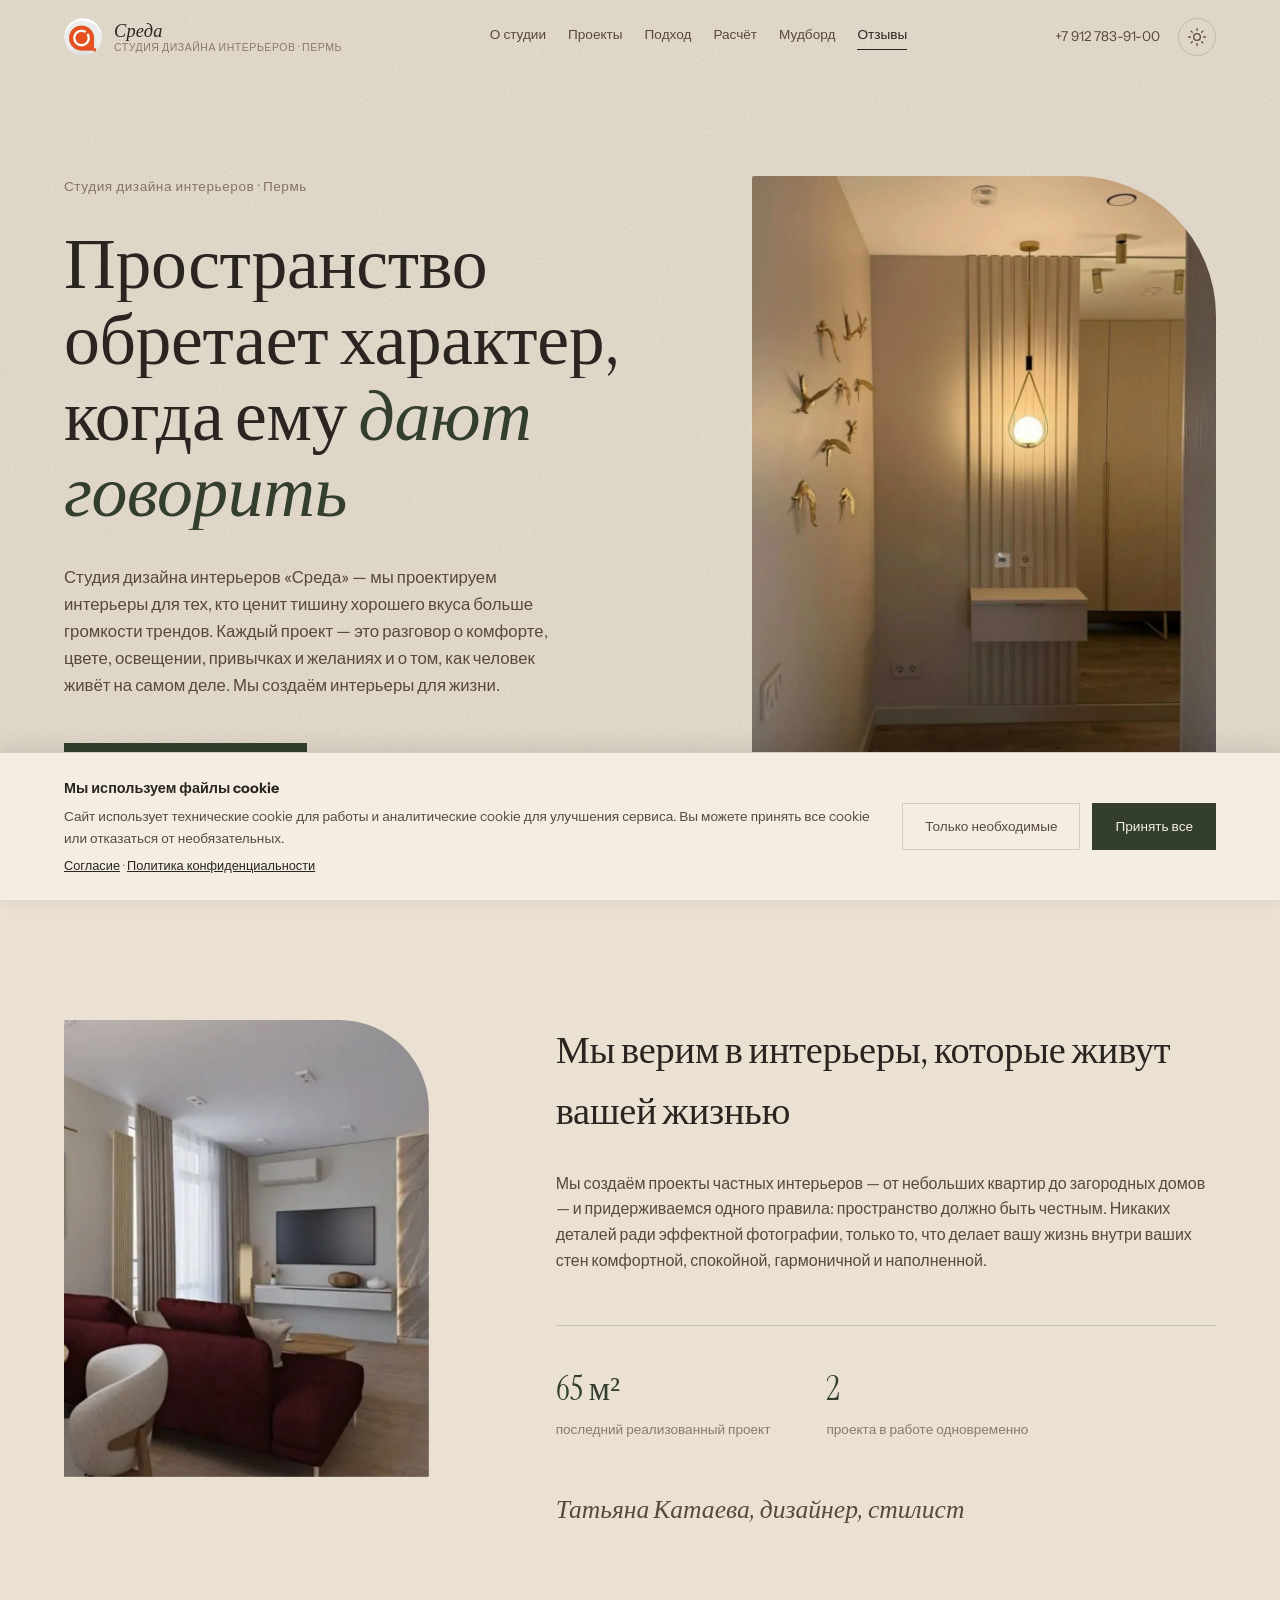
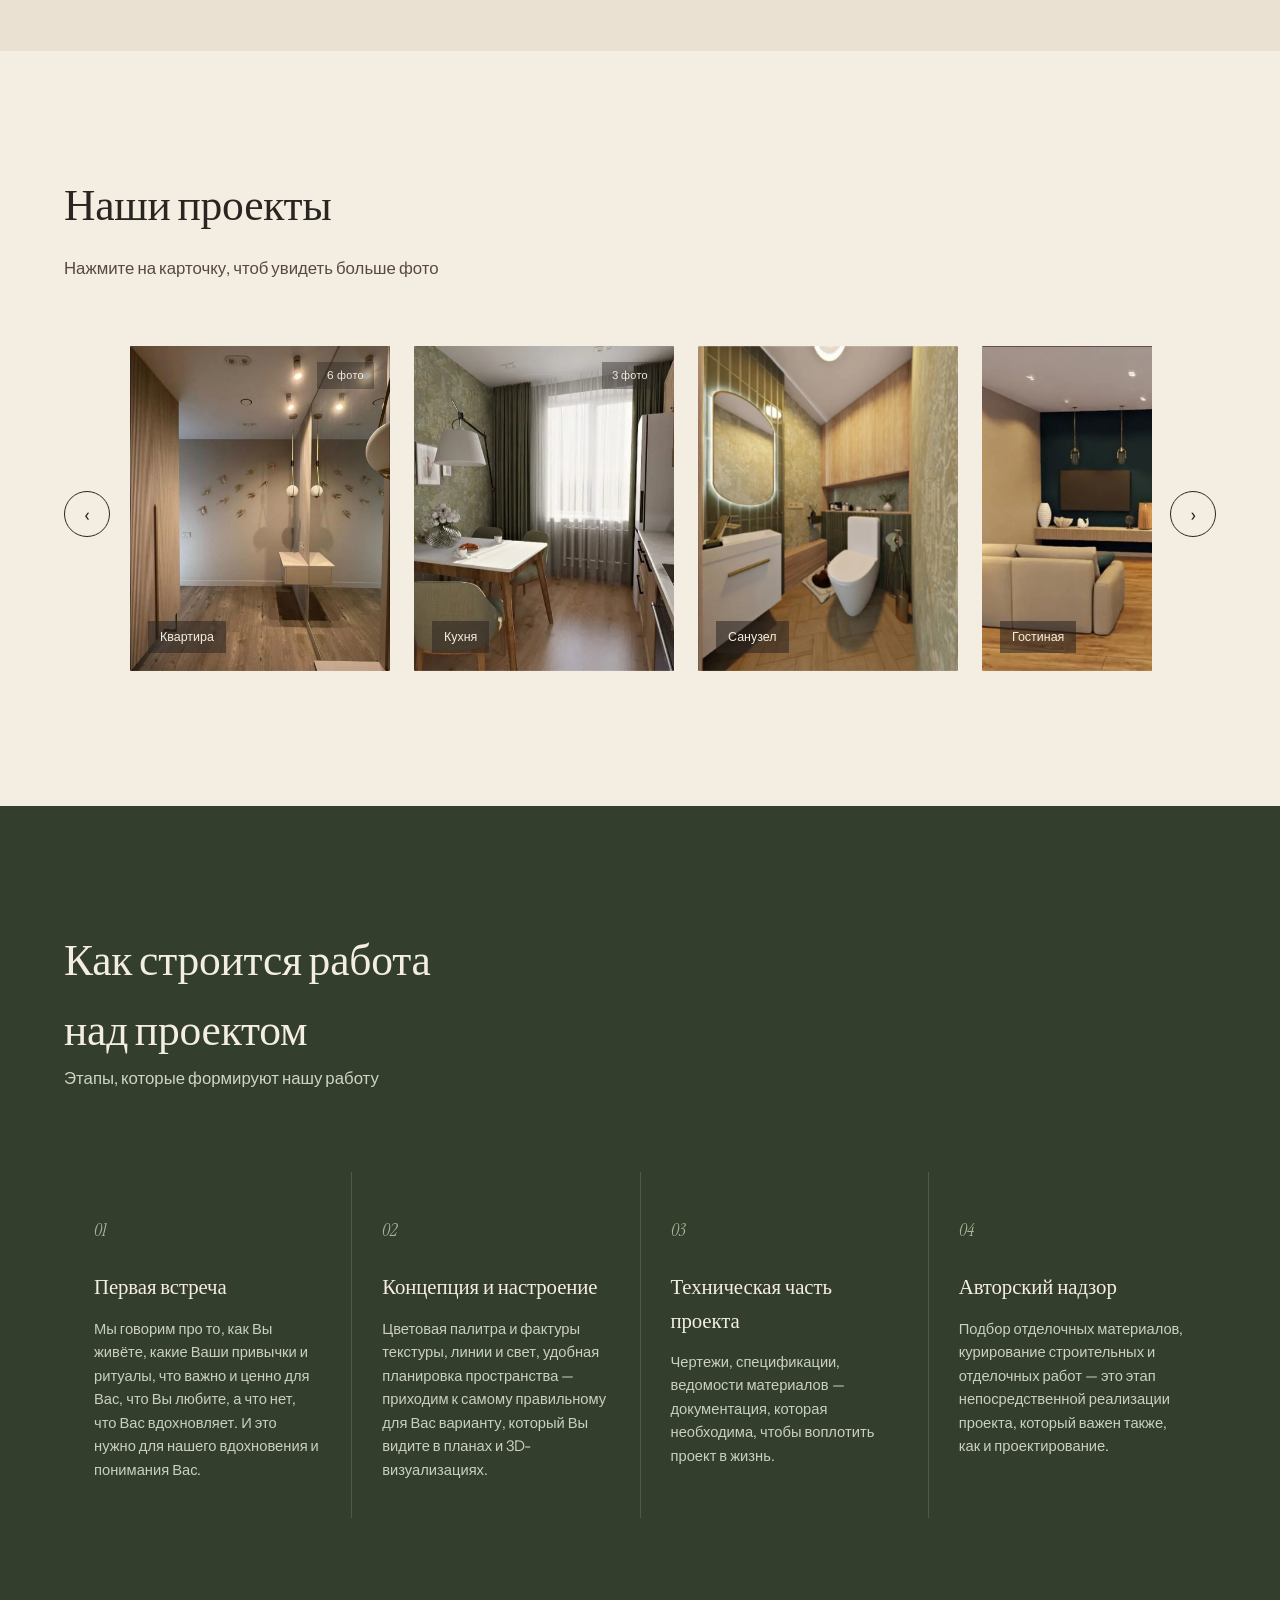
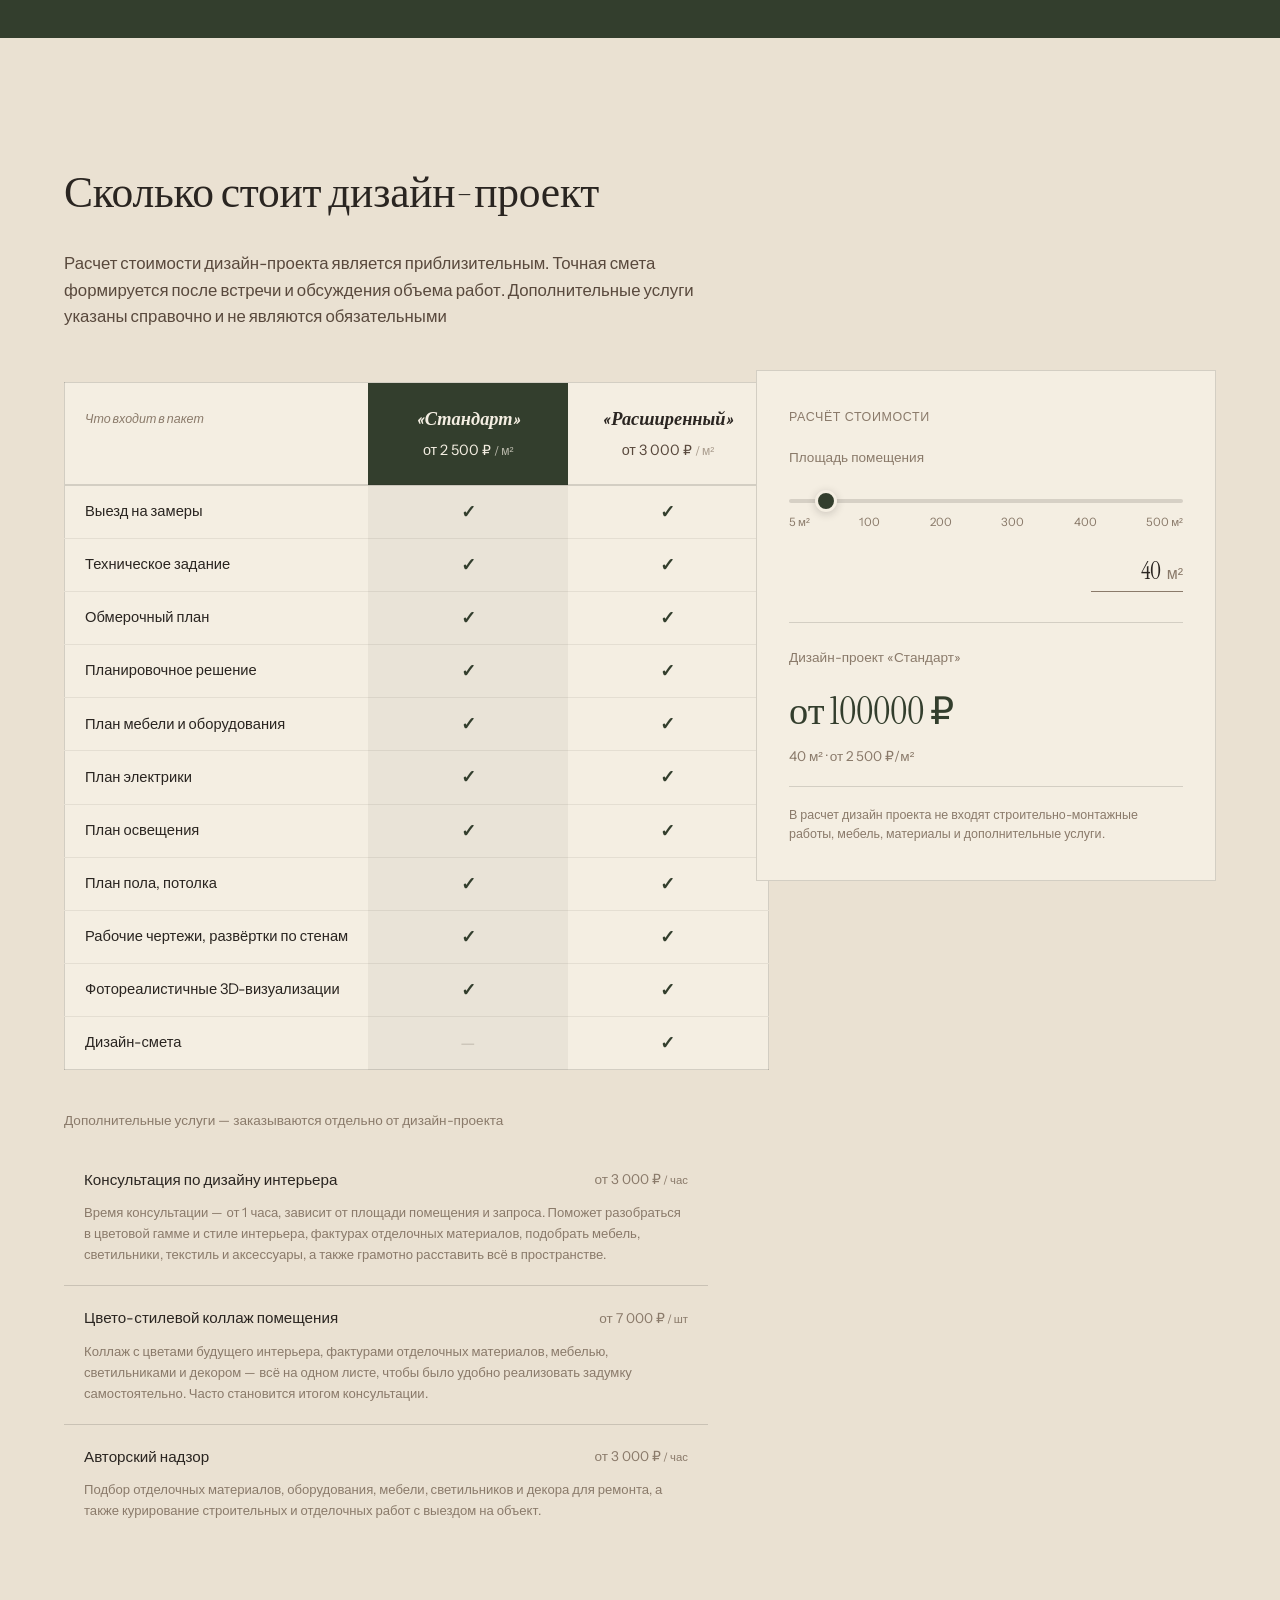
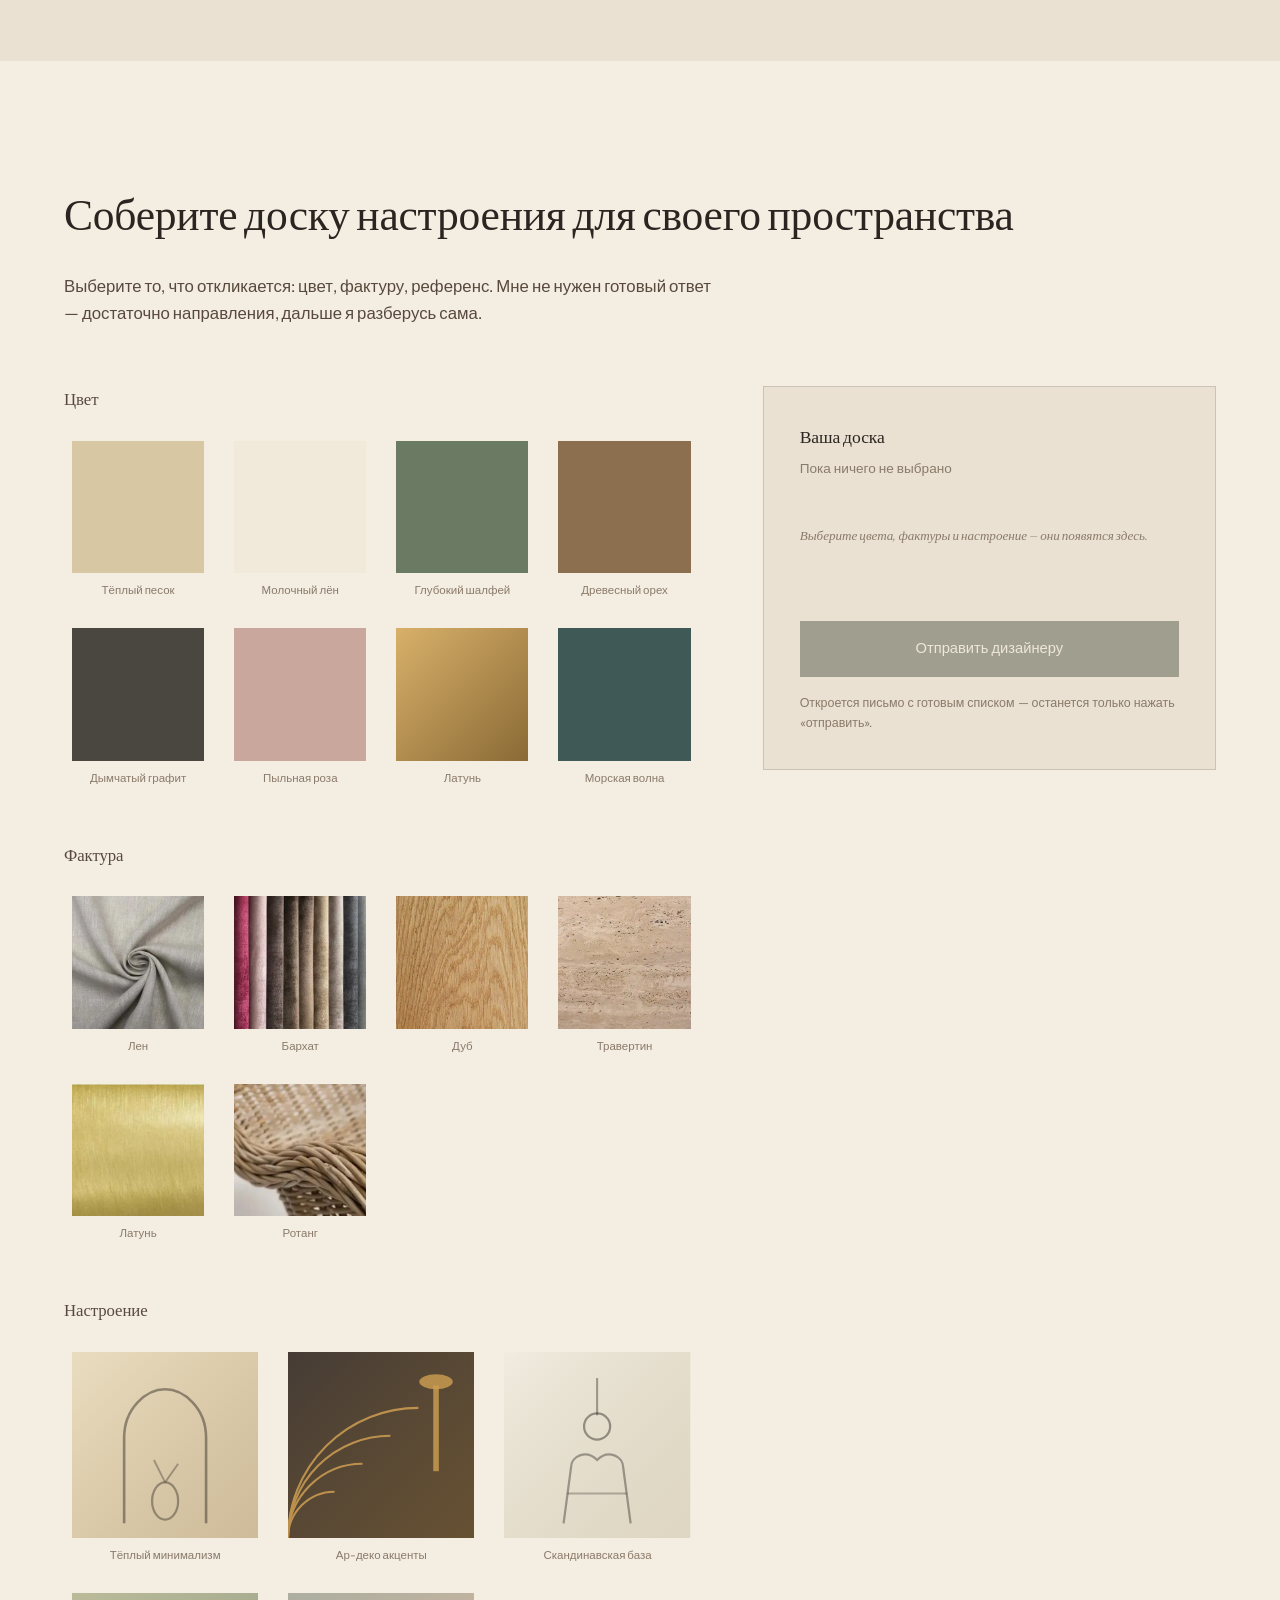
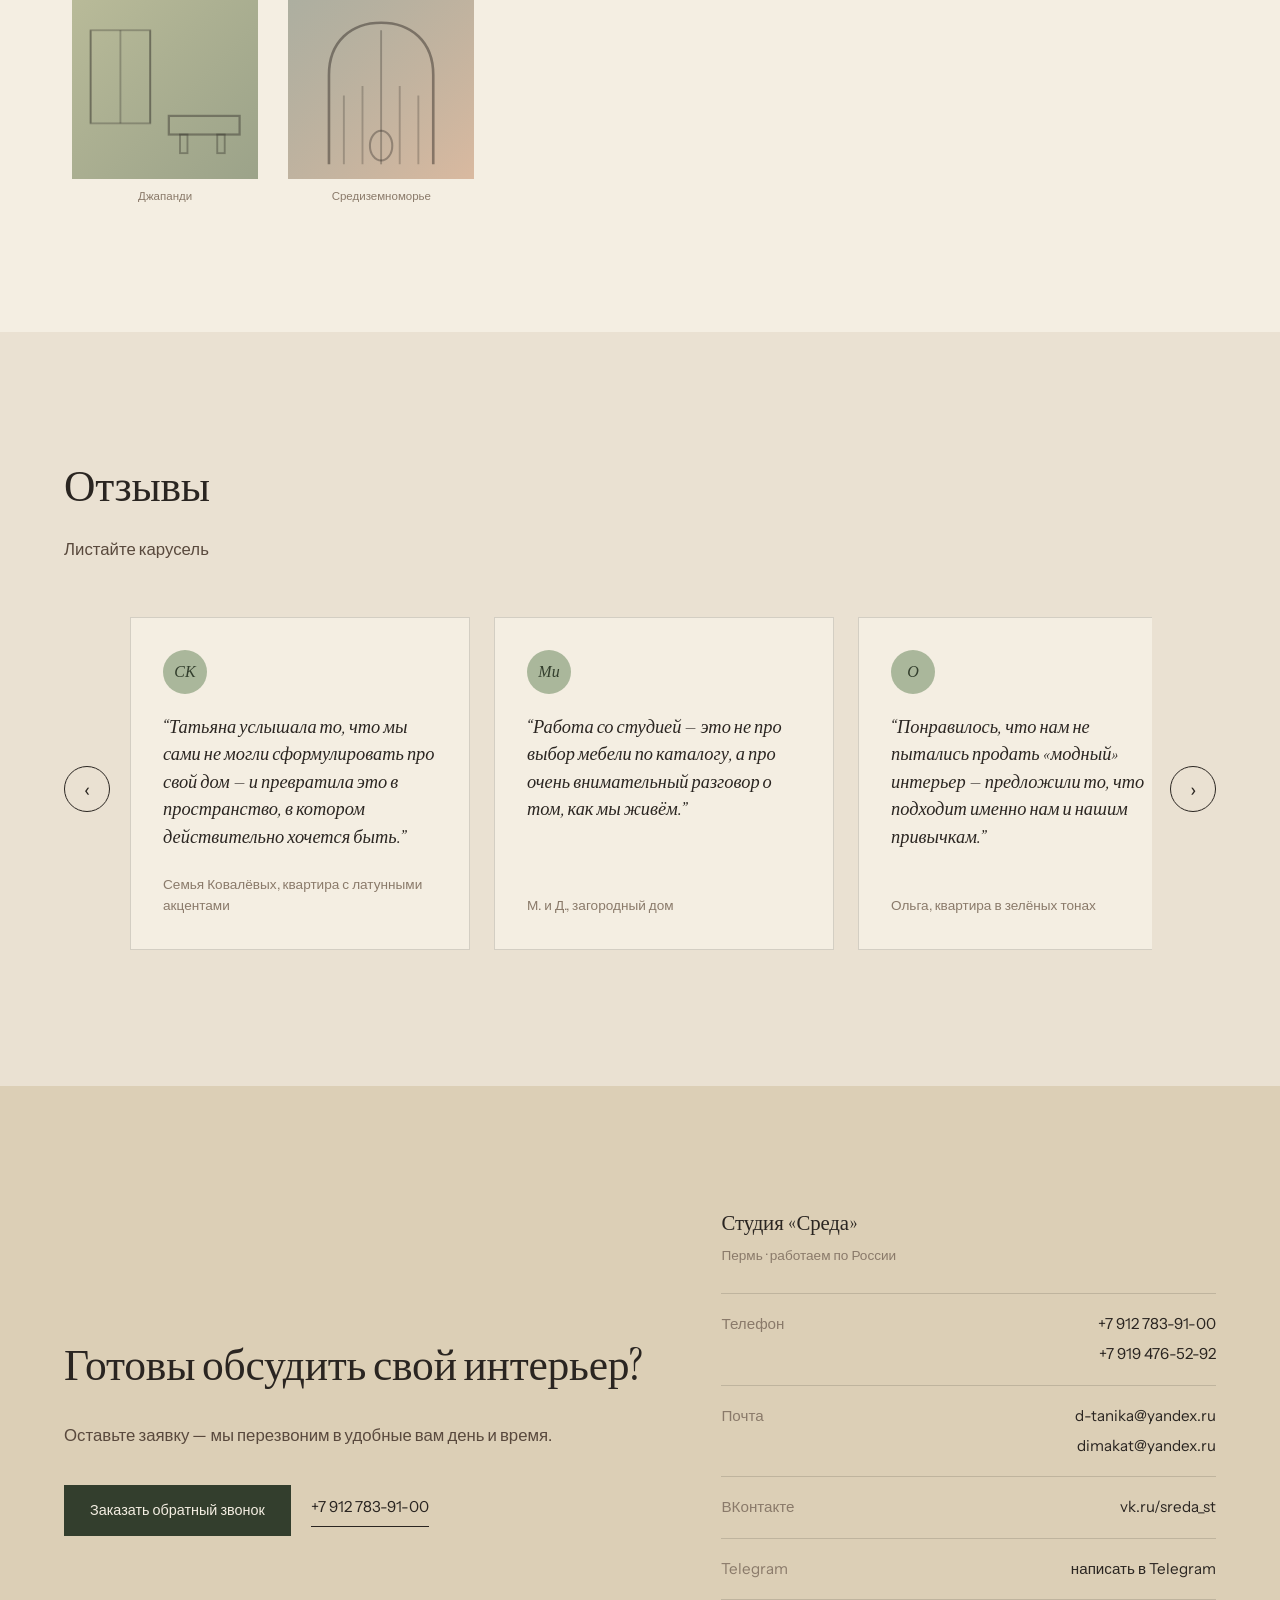
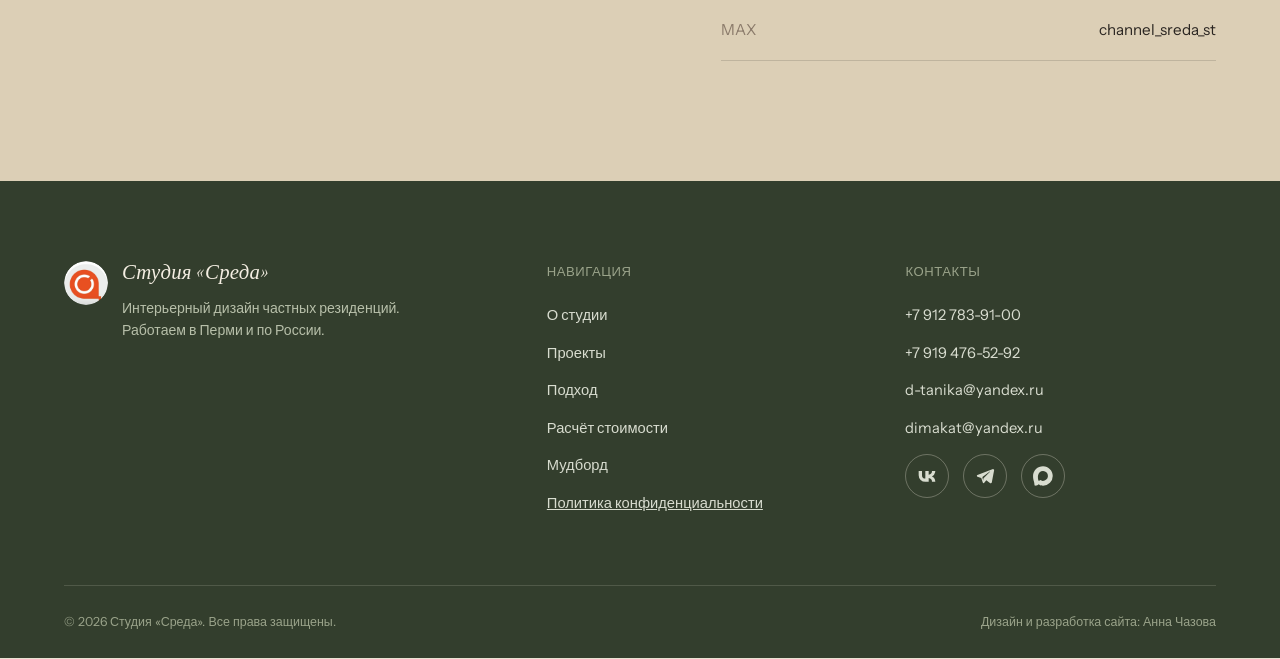
==== index.html @ a9c42871 "Hero на мобильном: компактный текст, возвращено фото" ====
<!DOCTYPE html>
<!--
  ===================================================
  Сайт разработан: Анна Чазова
  Telegram: https://t.me/+79048416140
  Год: 2026
  ===================================================
-->
<html lang="ru">
<head>
<meta charset="UTF-8">
<meta name="viewport" content="width=device-width, initial-scale=1.0, viewport-fit=cover">
<title>Студия дизайна интерьеров Среда — Пермь</title>
<!-- Open Graph / социальные сети -->
<meta property="og:type" content="website">
<meta property="og:site_name" content="Студия «Среда»">
<meta property="og:title" content="Студия дизайна «Среда» — Пермь">
<meta property="og:description" content="Студия дизайна интерьеров «Среда» в Перми. Создаём интерьеры для жизни — от уютных квартир до загородных домов.">
<meta property="og:image" content="https://annachazova985-oss.github.io/Portfolio/images/img-03.webp">
<meta property="og:image:width" content="1000">
<meta property="og:image:height" content="559">
<meta property="og:url" content="https://annachazova985-oss.github.io/Portfolio/">
<meta property="og:locale" content="ru_RU">

<!-- Twitter Card -->
<meta name="twitter:card" content="summary_large_image">
<meta name="twitter:title" content="Студия дизайна «Среда» — Пермь">
<meta name="twitter:description" content="Студия дизайна интерьеров «Среда» в Перми. Создаём интерьеры для жизни — от уютных квартир до загородных домов.">
<meta name="twitter:image" content="https://annachazova985-oss.github.io/Portfolio/images/img-03.webp">

<!-- Описание для поиска (SEO) -->
<meta name="description" content="Студия дизайна интерьеров «Среда» в Перми. Мы создаём интерьеры для жизни.">
<link rel="icon" type="image/png" sizes="32x32" href="favicon-32x32.png">
<link rel="icon" type="image/png" sizes="16x16" href="favicon-16x16.png">
<link rel="icon" href="favicon.ico">
<link rel="apple-touch-icon" sizes="180x180" href="apple-touch-icon.png">
<link rel="manifest" href="site.webmanifest">

<!-- Основной CSS загружается как обычно, чтобы не было "голого" сайта -->
<link rel="stylesheet" href="style.css">
<link rel="canonical" href="https://annachazova985-oss.github.io/Portfolio/">
<meta name="geo.region" content="RU-PER">
<meta name="geo.placename" content="Пермь">
<meta name="geo.position" content="58.0105;56.2502">
<meta name="ICBM" content="58.0105, 56.2502">
<link rel="preload" href="fonts/InstrumentSerif-Regular.woff2" as="font" type="font/woff2" crossorigin>
<link rel="preload" href="fonts/InstrumentSans-Regular.woff2" as="font" type="font/woff2" crossorigin>
<link rel="preload" as="image" href="images/hero.webp">
    <script type="application/ld+json">
    {
      "@context": "https://schema.org",
      "@type": "HomeAndConstructionBusiness",
      "name": "Студия дизайна интерьеров «Среда»",
      "description": "Студия дизайна интерьеров «Среда» в Перми. Мы создаём интерьеры для жизни.",
      "url": "https://annachazova985-oss.github.io/Portfolio/",
      "telephone": "+79127839100",
      "image": "https://annachazova985-oss.github.io/Portfolio/images/hero.webp",
      "priceRange": "2000 - 5000 RUB",
      "address": {
        "@type": "PostalAddress",
        "addressLocality": "Пермь",
        "addressCountry": "RU"
      },
      "areaServed": {
        "@type": "City",
        "name": "Пермь"
      },
      "sameAs": [
        "https://m.vk.ru/sreda_st",
        "https://t.me/+79127839100"
      ],
            "author": {
        "@type": "Person",
        "name": "Анна Чазова",
        "jobTitle": "Дизайн и разработка",
        "sameAs": "https://t.me/+79048416140"
      },
      "makesOffer": [
        {
          "@type": "Offer",
          "itemOffered": {
            "@type": "Service",
            "name": "Дизайн-проект «Стандарт»",
            "description": "Выезд на замеры, планировочное решение, рабочие чертежи, 3D-визуализации."
          },
          "priceSpecification": {
            "@type": "PriceSpecification",
            "price": "2500",
            "priceCurrency": "RUB"
          }
        },
        {
          "@type": "Offer",
          "itemOffered": {
            "@type": "Service",
            "name": "Дизайн-проект «Расширенный»",
            "description": "Включает всё из пакета «Стандарт», а также дизайн-смету."
          },
          "priceSpecification": {
            "@type": "PriceSpecification",
            "price": "3000",
            "priceCurrency": "RUB"
          }
        },
        {
          "@type": "Offer",
          "itemOffered": {
            "@type": "Service",
            "name": "Консультация по дизайну интерьера",
            "description": "Помощь в подборе цветовой гаммы, стиля, мебели, света и текстиля."
          },
          "priceSpecification": {
            "@type": "PriceSpecification",
            "price": "3000",
            "priceCurrency": "RUB"
          }
        }
      ]
    }
    </script>
    <meta name="google-site-verification" content="yr5MhHGhjSqfMl3QtHL7YXS_RV38K3jmgn68Y1nIQ1s" />
    <script src="script.js" defer></script>
</head>
<body>
  <div class="progress-bar" id="progressBar" aria-hidden="true">
  <div class="progress-bar-fill" id="progressBarFill"></div>
</div>

<div class="a11y-widget" id="a11yWidget">
  <button class="a11y-toggle" id="a11yToggle" aria-label="Версия для слабовидящих" title="Версия для слабовидящих" aria-expanded="false" aria-controls="a11yPanel">
    <svg viewBox="0 0 24 24" width="21" height="21"><path d="M12 5c-6.5 0-10.5 6-11.6 7 1.1 1 5.1 7 11.6 7s10.5-6 11.6-7c-1.1-1-5.1-7-11.6-7zm0 12a5 5 0 110-10 5 5 0 010 10zm0-2.2a2.8 2.8 0 100-5.6 2.8 2.8 0 000 5.6z"/></svg>
  </button>
  <div class="a11y-panel" id="a11yPanel" role="region" aria-label="Настройки версии для слабовидящих">
      <p class="a11y-title">Оформление сайта</p>
  <span class="a11y-subtitle">Настройки доступности</span>

    <div class="a11y-row">
      <span>Размер шрифта</span>
      <div class="a11y-btns" id="a11yFsBtns">
        <button type="button" data-fs="0" class="active" title="Обычный размер шрифта" aria-label="Обычный размер шрифта">A</button>
        <button type="button" data-fs="1" title="Крупный шрифт" aria-label="Крупный шрифт">A+</button>
        <button type="button" data-fs="2" title="Очень крупный шрифт" aria-label="Очень крупный шрифт">A++</button>
      </div>
    </div>

    <div class="a11y-row">
      <span>Межбуквенный интервал</span>
      <div class="a11y-btns" id="a11ySpBtns">
        <button type="button" data-sp="0" class="active" title="Обычный интервал между буквами" aria-label="Обычный интервал">И</button>
        <button type="button" data-sp="1" title="Увеличенный интервал между буквами" aria-label="Увеличенный интервал">И+</button>
        <button type="button" data-sp="2" title="Большой интервал между буквами" aria-label="Большой интервал">И++</button>
      </div>
    </div>

    <div class="a11y-row">
      <span>Цветовая схема</span>
      <div class="a11y-btns" id="a11ySchemeBtns">
        <button type="button" class="a11y-scheme-btn active" data-scheme="0" title="Обычная цветовая схема сайта" aria-label="Обычная схема" style="background:var(--paper)"></button>
        <button type="button" class="a11y-scheme-btn" data-scheme="1" title="Чёрным по белому" aria-label="Чёрным по белому" style="background:linear-gradient(135deg,#fff 50%,#000 50%)"></button>
        <button type="button" class="a11y-scheme-btn" data-scheme="2" title="Белым по чёрному" aria-label="Белым по чёрному" style="background:linear-gradient(135deg,#000 50%,#fff 50%)"></button>
        <button type="button" class="a11y-scheme-btn" data-scheme="3" title="Синим по голубому" aria-label="Синим по голубому" style="background:linear-gradient(135deg,#d7f0fb 50%,#06407a 50%)"></button>
        <button type="button" class="a11y-scheme-btn" data-scheme="4" title="Чёрным по жёлтому" aria-label="Чёрным по жёлтому" style="background:linear-gradient(135deg,#fff200 50%,#000 50%)"></button>
        <button type="button" class="a11y-scheme-btn" data-scheme="5" title="Зелёным по чёрному" aria-label="Зелёным по чёрному" style="background:linear-gradient(135deg,#000 50%,#21e065 50%)"></button>
      </div>
    </div>

    <div class="a11y-row">
      <span>Изображения</span>
      <div class="a11y-btns" id="a11yImgBtns">
        <button type="button" data-img="color" class="active" title="Показывать изображения в цвете" aria-label="Цветные изображения">Цвет</button>
        <button type="button" data-img="bw" title="Показывать изображения в чёрно-белом варианте" aria-label="Чёрно-белые изображения">Ч/Б</button>
        <button type="button" data-img="hide" title="Скрыть изображения" aria-label="Скрыть изображения">Скрыть</button>
      </div>
    </div>

    <button type="button" class="a11y-reset" id="a11yReset" title="Сбросить все настройки версии для слабовидящих" aria-label="Сбросить настройки">Обычная версия</button>
  </div>
</div>

<svg width="0" height="0" style="position:absolute">
  <filter id="grainFilter">
    <feTurbulence type="fractalNoise" baseFrequency="0.85" numOctaves="2" stitchTiles="stitch" result="noise"/>
    <feColorMatrix in="noise" type="matrix"
      values="0 0 0 0 0.16
              0 0 0 0 0.14
              0 0 0 0 0.12
              0 0 0 0.35 0"/>
  </filter>
</svg>

<header id="siteHeader">
  <a href="#top" class="brand-lockup">
    <img class="logo-mark" src="images/img-01.png" alt="Логотип студии «Среда»">
    <span class="brand">Среда<small class="brand-sub">СТУДИЯ ДИЗАЙНА ИНТЕРЬЕРОВ · ПЕРМЬ</small></span>
  </a>
  <nav class="desktop-nav">
    <a href="#about">О студии</a>
    <a href="#projects">Проекты</a>
    <a href="#approach">Подход</a>
    <a href="#calculator">Расчёт</a>
    <a href="#moodboard">Мудборд</a>
    <a href="#quotes">Отзывы</a>
  </nav>
<div class="header-actions">
  <a href="tel:+79127839100" class="header-phone" aria-label="Позвонить: +7 912 783-91-00">
  <svg class="phone-icon" viewBox="0 0 24 24" width="18" height="18" fill="currentColor" aria-hidden="true">
    <path d="M6.62 10.79a15.05 15.05 0 0 0 6.59 6.59l2.2-2.2a1 1 0 0 1 1.02-.24c1.12.37 2.33.57 3.57.57a1 1 0 0 1 1 1V20a1 1 0 0 1-1 1C10.61 21 3 13.39 3 4a1 1 0 0 1 1-1h3.5a1 1 0 0 1 1 1c0 1.25.2 2.45.57 3.57a1 1 0 0 1-.25 1.02l-2.2 2.2z"/>
  </svg>
  <span class="phone-number">+7 912 783-91-00</span>
</a>

  <button type="button" class="theme-toggle" id="themeToggle" aria-label="Переключить тему" title="Светлая / тёмная тема">
    <svg class="theme-icon theme-icon-sun" viewBox="0 0 24 24" width="20" height="20" fill="none" stroke="currentColor" stroke-width="1.6" stroke-linecap="round">
      <circle cx="12" cy="12" r="4"/>
      <path d="M12 2v2M12 20v2M4.93 4.93l1.41 1.41M17.66 17.66l1.41 1.41M2 12h2M20 12h2M4.93 19.07l1.41-1.41M17.66 6.34l1.41-1.41"/>
    </svg>
    <svg class="theme-icon theme-icon-moon" viewBox="0 0 24 24" width="20" height="20" fill="none" stroke="currentColor" stroke-width="1.6" stroke-linecap="round" stroke-linejoin="round">
      <path d="M21 12.79A9 9 0 1 1 11.21 3 7 7 0 0 0 21 12.79z"/>
    </svg>
  </button>

    <button class="menu-btn" id="menuBtn" aria-label="Открыть меню" aria-expanded="false"><span></span></button>
  </div>
</header>

<nav class="mobile-nav" id="mobileNav">
  <a href="#about">О студии</a>
  <a href="#projects">Проекты</a>
  <a href="#approach">Подход</a>
  <a href="#calculator">Расчёт стоимости</a>
  <a href="#moodboard">Мудборд</a>
  <a href="#quotes">Отзывы</a>

  <div class="mobile-contacts">
    <span class="mobile-contacts-label">Связаться с нами</span>
    <div class="mobile-contacts-grid">
      <a href="tel:+79127839100" aria-label="Позвонить">
        <svg viewBox="0 0 24 24" width="20" height="20" fill="none" stroke="currentColor" stroke-width="1.6" stroke-linecap="round" stroke-linejoin="round"><path d="M22 16.92v3a2 2 0 0 1-2.18 2 19.79 19.79 0 0 1-8.63-3.07 19.5 19.5 0 0 1-6-6 19.79 19.79 0 0 1-3.07-8.67A2 2 0 0 1 4.11 2h3a2 2 0 0 1 2 1.72 12.84 12.84 0 0 0 .7 2.81 2 2 0 0 1-.45 2.11L8.09 9.91a16 16 0 0 0 6 6l1.27-1.27a2 2 0 0 1 2.11-.45 12.84 12.84 0 0 0 2.81.7A2 2 0 0 1 22 16.92z"/></svg>
        <span>Позвонить</span>
      </a>
      <a href="https://t.me/+79127839100" target="_blank" rel="noopener" aria-label="Написать в Telegram">
        <svg viewBox="0 0 24 24" width="20" height="20" fill="currentColor"><path d="M21.6 3.6L2.9 10.9c-.9.35-.9 1.6.02 1.9l4.6 1.5 1.8 5.6c.25.8 1.25.95 1.78.3l2.5-3.1 4.7 3.5c.7.5 1.7.1 1.85-.75l2.8-14.8c.16-.87-.7-1.55-1.5-1.05zM8.9 13.1l8.9-6.6c.2-.15.4.1.24.28l-7.5 7.6c-.3.3-.5.7-.55 1.1l-.15 1.9-.95-3.2c-.13-.4.03-.83.4-1.08z"/></svg>
        <span>Telegram</span>
      </a>
      <a href="https://m.vk.ru/sreda_st" target="_blank" rel="noopener" aria-label="Группа ВКонтакте">
        <svg viewBox="0 0 24 24" width="20" height="20" fill="currentColor"><path d="M13.16 17.5c-5.38 0-8.45-3.69-8.58-9.82h2.7c.08 4.5 2.07 6.4 3.64 6.79V7.68h2.54v3.6c1.55-.17 3.18-1.94 3.73-3.6h2.54c-.42 2.05-2.18 3.82-3.43 4.48 1.25.53 3.25 2.07 4.01 4.34h-2.8c-.6-1.87-2.16-3.31-4.05-3.49v3.49h-.3z"/></svg>
        <span>ВКонтакте</span>
      </a>
      <a href="https://max.ru/channel_sreda_st" target="_blank" rel="noopener" aria-label="Канал в MAX">
        <svg viewBox="0 0 42.5 42.5" width="20" height="20" xmlns="http://www.w3.org/2000/svg"><path fill="currentColor" fill-rule="evenodd" d="M21.47 41.88c-4.11 0-6.02-.6-9.34-3-2.1 2.7-8.75 4.81-9.04 1.2 0-2.71-.6-5-1.28-7.5C1 29.5.08 26.07.08 21.1.08 9.23 9.82.3 21.36.3c11.55 0 20.6 9.37 20.6 20.91a20.6 20.6 0 0 1-20.49 20.67m.17-31.32c-5.62-.29-10 3.6-10.97 9.7-.8 5.05.62 11.2 1.83 11.52.58.14 2.04-1.04 2.95-1.95a10.4 10.4 0 0 0 5.08 1.81 10.7 10.7 0 0 0 11.19-9.97 10.7 10.7 0 0 0-10.08-11.1Z" clip-rule="evenodd"/></svg>
        <span>MAX</span>
      </a>
    </div>
  </div>

  <button class="btn-solid" data-open-modal>Записаться на консультацию</button>
</nav>

<main id="top">

  <!-- ================= HERO ================= -->
  <section class="hero">
    <div class="grain" style="filter:url(#grainFilter)"></div>
    <div class="hero-grid">
      <div class="hero-text">
        <div class="hero-kicker"><span>Студия дизайна интерьеров · Пермь</span></div>
        <h1 class="hero-title">
          <span class="line"><span>Пространство</span></span>
          <span class="line"><span>обретает характер,</span></span>
          <span class="line"><span>когда ему <em>дают говорить</em></span></span>
        </h1>
        <p class="lede hero-lede">Студия дизайна интерьеров «Среда» — мы проектируем интерьеры для тех, кто ценит тишину хорошего вкуса больше громкости трендов. <span class="hero-lede-extra"> Каждый проект — это разговор о комфорте, цвете, освещении, привычках и желаниях и о том, как человек живёт на самом деле. Мы создаём интерьеры для жизни.</span></p>
        <div class="hero-ctas">
          <button class="btn-solid" data-open-modal>Записаться на консультацию</button>
          <a href="#projects" class="hero-cta-link">Смотреть проекты</a>
        </div>
      </div>
      <div class="hero-visual">
<img class="fade-in" src="images/hero.webp" alt="Интерьер от студии «Среда»" fetchpriority="high">
      </div>
    </div>
  </section>

  <!-- ================= ABOUT ================= -->
  <section class="section about" id="about">
    <div class="section-inner grid">
      <div class="about-visual">
  <img class="fade-in" src="images/about.webp" alt="Интерьер кухни-гостинной от студии «Среда». Дизайнер Татьяна Катаева" loading="lazy">
</div>
      <div class="about-content">
        <h2>Мы верим в интерьеры, которые живут вашей жизнью</h2>
        <p>Мы создаём проекты частных интерьеров — от небольших квартир до загородных домов — и придерживаемся одного правила: пространство должно быть честным. Никаких деталей ради эффектной фотографии, только то, что делает вашу жизнь внутри ваших стен комфортной, спокойной, гармоничной и наполненной.</p>
        <div class="about-stats">
          <div class="stat"><b>65 м²</b><span>последний реализованный проект</span></div>
          <div class="stat"><b>2</b><span>проекта в работе одновременно</span></div>
        </div>
        <p class="signature">Татьяна Катаева, дизайнер, стилист</p>
      </div>
    </div>
  </section>

  <!-- ================= PROJECTS: carousel with lightbox ================= -->
  <section class="section projects" id="projects">
    <div class="section-inner">
      <h2 style="font-size:clamp(2.1rem,3.4vw,3.1rem); margin-bottom:14px">Наши проекты</h2>
      <p class="lede">Нажмите на карточку, чтоб увидеть больше фото</p>

      <div class="carousel-wrap">
        <button class="car-btn" id="carPrev" aria-label="Предыдущий проект">‹</button>
        <div class="carousel-track" id="carTrack"></div>
        <button class="car-btn" id="carNext" aria-label="Следующий проект">›</button>
      </div>
    </div>
  </section>

  <!-- ================= APPROACH ================= -->
  <section class="section approach" id="approach">
    <div class="section-inner">
      <h2 style="max-width:20ch; font-size:clamp(2rem,3.4vw,2.9rem)">Как строится работа над проектом</h2>
      <p class="lede">Этапы, которые формируют нашу работу</p>
      <div class="steps">
        <div class="step">
          <span class="num">01</span>
          <h3>Первая встреча</h3>
          <p>Мы говорим про то, как Вы живёте, какие Ваши привычки и ритуалы, что важно и ценно для Вас, что Вы любите, а что нет, что Вас вдохновляет. И это нужно для нашего вдохновения и понимания Вас.</p>
        </div>
        <div class="step">
          <span class="num">02</span>
          <h3>Концепция и настроение</h3>
          <p>Цветовая палитра и фактуры текстуры, линии и свет, удобная планировка пространства — приходим к самому правильному для Вас варианту, который Вы видите в планах и 3D-визуализациях.</p>
        </div>
        <div class="step">
          <span class="num">03</span>
          <h3>Техническая часть проекта</h3>
          <p>Чертежи, спецификации, ведомости материалов — документация, которая необходима, чтобы воплотить проект в жизнь.</p>
        </div>
        <div class="step">
          <span class="num">04</span>
          <h3>Авторский надзор</h3>
          <p>Подбор отделочных материалов, курирование строительных и отделочных работ — это этап непосредственной реализации проекта, который важен также, как и проектирование.</p>
        </div>
      </div>
    </div>
  </section>

  <!-- ================= CALCULATOR ================= -->
<section class="section" id="calculator">
  <div class="section-inner">
    <h2 style="font-size:clamp(2rem,3.4vw,2.9rem); margin-bottom:22px">Сколько стоит дизайн-проект</h2>
    <p class="lede tools-intro">Расчет стоимости дизайн-проекта является приблизительным. Точная смета формируется после встречи и обсуждения объема работ. Дополнительные услуги указаны справочно и не являются обязательными</p>

    <div class="calc">

      <!-- ============ ЛЕВАЯ КОЛОНКА: таблица + услуги ============ -->
      <div class="calc-left">

        <!-- Таблица состава — для десктопа -->
        <table class="package-table">
          <thead>
            <tr>
              <th><span class="th-hint">Что входит в пакет</span></th>
              <th class="col-package active" data-package="standard">
                <span class="package-name">«Стандарт»</span>
                <span class="package-rate">от 2 500 ₽ <small>/ м²</small></span>
              </th>
              <th class="col-package" data-package="extended">
                <span class="package-name">«Расширенный»</span>
                <span class="package-rate">от 3 000 ₽ <small>/ м²</small></span>
              </th>
            </tr>
          </thead>
          <tbody>
            <tr><td>Выезд на замеры</td><td class="col-check active"><span class="check-yes">✓</span></td><td class="col-check"><span class="check-yes">✓</span></td></tr>
            <tr><td>Техническое задание</td><td class="col-check active"><span class="check-yes">✓</span></td><td class="col-check"><span class="check-yes">✓</span></td></tr>
            <tr><td>Обмерочный план</td><td class="col-check active"><span class="check-yes">✓</span></td><td class="col-check"><span class="check-yes">✓</span></td></tr>
            <tr><td>Планировочное решение</td><td class="col-check active"><span class="check-yes">✓</span></td><td class="col-check"><span class="check-yes">✓</span></td></tr>
            <tr><td>План мебели и оборудования</td><td class="col-check active"><span class="check-yes">✓</span></td><td class="col-check"><span class="check-yes">✓</span></td></tr>
            <tr><td>План электрики</td><td class="col-check active"><span class="check-yes">✓</span></td><td class="col-check"><span class="check-yes">✓</span></td></tr>
            <tr><td>План освещения</td><td class="col-check active"><span class="check-yes">✓</span></td><td class="col-check"><span class="check-yes">✓</span></td></tr>
            <tr><td>План пола, потолка</td><td class="col-check active"><span class="check-yes">✓</span></td><td class="col-check"><span class="check-yes">✓</span></td></tr>
            <tr><td>Рабочие чертежи, развёртки по стенам</td><td class="col-check active"><span class="check-yes">✓</span></td><td class="col-check"><span class="check-yes">✓</span></td></tr>
            <tr><td>Фотореалистичные 3D-визуализации</td><td class="col-check active"><span class="check-yes">✓</span></td><td class="col-check"><span class="check-yes">✓</span></td></tr>
            <tr><td>Дизайн-смета</td><td class="col-check active"><span class="check-no">—</span></td><td class="col-check"><span class="check-yes">✓</span></td></tr>
          </tbody>
        </table>


        <!-- Доп. услуги -->
        <span class="services-title">Дополнительные услуги — заказываются отдельно от дизайн-проекта</span>
        <div class="service-list" id="serviceList">

          <div class="service-item">
            <div class="service-head">
              <span class="service-name">Консультация по дизайну интерьера</span>
              <span class="service-price">от 3 000 ₽<small> / час</small></span>
            </div>
            <p class="service-desc">Время консультации — от 1 часа, зависит от площади помещения и запроса. Поможет разобраться в цветовой гамме и стиле интерьера, фактурах отделочных материалов, подобрать мебель, светильники, текстиль и аксессуары, а также грамотно расставить всё в пространстве.</p>
          </div>

          <div class="service-item">
            <div class="service-head">
              <span class="service-name">Цвето-стилевой коллаж помещения</span>
              <span class="service-price">от 7 000 ₽<small> / шт</small></span>
            </div>
            <p class="service-desc">Коллаж с цветами будущего интерьера, фактурами отделочных материалов, мебелью, светильниками и декором — всё на одном листе, чтобы было удобно реализовать задумку самостоятельно. Часто становится итогом консультации.</p>
          </div>

          <div class="service-item">
            <div class="service-head">
              <span class="service-name">Авторский надзор</span>
              <span class="service-price">от 3 000 ₽<small> / час</small></span>
            </div>
            <p class="service-desc">Подбор отделочных материалов, оборудования, мебели, светильников и декора для ремонта, а также курирование строительных и отделочных работ с выездом на объект.</p>
          </div>

        </div>

      </div>

      <!-- ============ ПРАВАЯ КОЛОНКА: калькулятор ============ -->
      <div class="calc-box">

        <span class="calc-section-label">Расчёт стоимости</span>

        <label class="area-label">Площадь помещения</label>
        <input type="range" class="area-slider" id="areaSlider" min="5" max="500" step="1" value="40" aria-label="Площадь помещения">
        <div class="area-marks">
          <span>5 м²</span>
          <span>100</span>
          <span>200</span>
          <span>300</span>
          <span>400</span>
          <span>500 м²</span>
        </div>
        <div class="area-input-row">
          <div class="area-input-wrap">
            <input type="number" id="areaInput" value="40" min="5" max="500" step="1" inputmode="numeric" aria-label="Точное значение площади">
            <span class="area-unit">м²</span>
          </div>
        </div>

        <div class="calc-divider"></div>

        <div class="calc-result-label">Дизайн-проект «<span id="calcPackageName">Стандарт</span>»</div>
        <div class="calc-figure" id="calcFigure">от 100 000 ₽</div>
        <div class="calc-sub" id="calcSub">40 м² · от 2 500 ₽/м²</div>

        <p class="calc-note">В расчет дизайн проекта не входят строительно-монтажные работы, мебель, материалы и дополнительные услуги.</p>

      </div>

    </div>
  </div>
</section>

  <!-- ================= MOODBOARD ================= -->
  <section class="section moodboard" id="moodboard">
    <div class="section-inner">
      <h2 style="font-size:clamp(2rem,3.4vw,2.9rem); margin-bottom:22px">Соберите доску настроения для своего пространства</h2>
      <p class="lede tools-intro">Выберите то, что откликается: цвет, фактуру, референс. Мне не нужен готовый ответ — достаточно направления, дальше я разберусь сама.</p>

      <div class="mood-layout" style="margin-top:60px">
        <div class="mood-inputs">

          <div class="mood-group">
            <h3>Цвет</h3>
            <div class="swatch-grid" id="colorSwatches">
              <div class="swatch" data-name="Тёплый песок"><div class="chip clr-sand"></div><span>Тёплый песок</span></div>
              <div class="swatch" data-name="Молочный лён"><div class="chip clr-linen"></div><span>Молочный лён</span></div>
              <div class="swatch" data-name="Глубокий шалфей"><div class="chip clr-sage"></div><span>Глубокий шалфей</span></div>
              <div class="swatch" data-name="Древесный орех"><div class="chip clr-walnut"></div><span>Древесный орех</span></div>
              <div class="swatch" data-name="Дымчатый графит"><div class="chip clr-graphite"></div><span>Дымчатый графит</span></div>
              <div class="swatch" data-name="Пыльная роза"><div class="chip clr-rose"></div><span>Пыльная роза</span></div>
              <div class="swatch" data-name="Латунь"><div class="chip clr-brass-solid"></div><span>Латунь</span></div>
              <div class="swatch" data-name="Морская волна"><div class="chip clr-sea"></div><span>Морская волна</span></div>
            </div>
          </div>

          <div class="mood-group">
            <h3>Фактура</h3>
           <div class="swatch-grid" id="textureSwatches">
  <div class="swatch" data-name="Лен">
    <img class="chip" src="images/img-04.webp" alt="Фактура Лен" loading="lazy">
    <span>Лен</span>
  </div>
  <div class="swatch" data-name="Бархат">
    <img class="chip" src="images/img-05.webp" alt="Фактура Бархат" loading="lazy">
    <span>Бархат</span>
  </div>
  <div class="swatch" data-name="Дуб">
    <img class="chip" src="images/img-06.webp" alt="Фактура Дуб" loading="lazy">
    <span>Дуб</span>
  </div>
  <div class="swatch" data-name="Травертин">
    <img class="chip" src="images/img-07.webp" alt="Фактура Травертин" loading="lazy">
    <span>Травертин</span>
  </div>
  <div class="swatch" data-name="Латунь">
    <img class="chip" src="images/img-08.webp" alt="Фактура Латунь" loading="lazy">
    <span>Латунь</span>
  </div>
  <div class="swatch" data-name="Ротанг">
    <img class="chip" src="images/img-09.webp" alt="Фактура Ротанг" loading="lazy">
    <span>Ротанг</span>
  </div>
</div>
          </div>

          <div class="mood-group">
            <h3>Настроение</h3>
            <div class="swatch-grid style-grid" id="styleSwatches">

              <div class="swatch" data-name="Тёплый минимализм">
                <div class="chip">
                  <svg viewBox="0 0 100 100" preserveAspectRatio="xMidYMid slice">
                    <rect width="100" height="100" fill="#e2d3b4"/>
                    <rect width="100" height="100" fill="url(#gWarm)"/>
                    <path d="M28 92 L28 46 C28 30 40 20 50 20 C60 20 72 30 72 46 L72 92" fill="none" stroke="#2a2521" stroke-opacity="0.45" stroke-width="1.4"/>
                    <ellipse cx="50" cy="80" rx="7" ry="10" fill="none" stroke="#2a2521" stroke-opacity="0.4" stroke-width="1.2"/>
                    <path d="M50 70 L44 58 M50 70 L57 60" stroke="#2a2521" stroke-opacity="0.35" stroke-width="1"/>
                  </svg>
                </div>
                <span>Тёплый минимализм</span>
              </div>

              <div class="swatch" data-name="Ар-деко акценты">
                <div class="chip">
                  <svg viewBox="0 0 100 100" preserveAspectRatio="xMidYMid slice">
                    <rect width="100" height="100" fill="#3a3230"/>
                    <rect width="100" height="100" fill="url(#gDeco)"/>
                    <g stroke="#cf9f52" stroke-width="1.1" fill="none" opacity="0.85">
                      <path d="M0 100 A70 70 0 0 1 70 30"/>
                      <path d="M0 100 A55 55 0 0 1 55 45"/>
                      <path d="M0 100 A40 40 0 0 1 40 60"/>
                      <path d="M0 100 A25 25 0 0 1 25 75"/>
                    </g>
                    <rect x="78" y="18" width="3" height="46" fill="#cf9f52" opacity="0.8"/>
                    <ellipse cx="79.5" cy="16" rx="9" ry="4" fill="#cf9f52" opacity="0.8"/>
                  </svg>
                </div>
                <span>Ар-деко акценты</span>
              </div>

              <div class="swatch" data-name="Скандинавская база">
                <div class="chip">
                  <svg viewBox="0 0 100 100" preserveAspectRatio="xMidYMid slice">
                    <rect width="100" height="100" fill="#e9e6dc"/>
                    <rect width="100" height="100" fill="url(#gScandi)"/>
                    <line x1="50" y1="14" x2="50" y2="34" stroke="#2a2521" stroke-opacity="0.4" stroke-width="1.1"/>
                    <circle cx="50" cy="40" r="7" fill="none" stroke="#2a2521" stroke-opacity="0.45" stroke-width="1.2"/>
                    <path d="M32 92 L36 62 C36 56 44 52 50 58 C56 52 64 56 64 62 L68 92" fill="none" stroke="#2a2521" stroke-opacity="0.4" stroke-width="1.2"/>
                    <line x1="34" y1="76" x2="66" y2="76" stroke="#2a2521" stroke-opacity="0.3" stroke-width="1"/>
                  </svg>
                </div>
                <span>Скандинавская база</span>
              </div>

              <div class="swatch" data-name="Джапанди">
                <div class="chip">
                  <svg viewBox="0 0 100 100" preserveAspectRatio="xMidYMid slice">
                    <rect width="100" height="100" fill="#cdccb0"/>
                    <rect width="100" height="100" fill="url(#gJapandi)"/>
                    <g stroke="#2a2521" stroke-opacity="0.28" stroke-width="1">
                      <line x1="10" y1="20" x2="10" y2="70"/>
                      <line x1="26" y1="20" x2="26" y2="70"/>
                      <line x1="42" y1="20" x2="42" y2="70"/>
                      <rect x="10" y="20" width="32" height="50" fill="none"/>
                    </g>
                    <rect x="52" y="66" width="38" height="10" fill="none" stroke="#2a2521" stroke-opacity="0.4" stroke-width="1.2"/>
                    <rect x="58" y="76" width="4" height="10" fill="none" stroke="#2a2521" stroke-opacity="0.35" stroke-width="1"/>
                    <rect x="78" y="76" width="4" height="10" fill="none" stroke="#2a2521" stroke-opacity="0.35" stroke-width="1"/>
                  </svg>
                </div>
                <span>Джапанди</span>
              </div>

              <div class="swatch" data-name="Средиземноморье">
                <div class="chip">
                  <svg viewBox="0 0 100 100" preserveAspectRatio="xMidYMid slice">
                    <rect width="100" height="100" fill="#e7dcc8"/>
                    <rect width="100" height="100" fill="url(#gMed)"/>
                    <path d="M22 92 L22 44 C22 26 34 16 50 16 C66 16 78 26 78 44 L78 92" fill="none" stroke="#2a2521" stroke-opacity="0.45" stroke-width="1.4"/>
                    <line x1="50" y1="20" x2="50" y2="92" stroke="#2a2521" stroke-opacity="0.3" stroke-width="1"/>
                    <path d="M30 92 L30 55 M40 92 L40 50 M60 92 L60 50 M70 92 L70 55" stroke="#2a2521" stroke-opacity="0.25" stroke-width="1"/>
                    <ellipse cx="50" cy="82" rx="6" ry="8" fill="none" stroke="#2a2521" stroke-opacity="0.35" stroke-width="1.1"/>
                  </svg>
                </div>
                <span>Средиземноморье</span>
              </div>

            </div>
          </div>

        </div>

    <div class="mood-board-panel">
          <div class="board-header">
            <h3>Ваша доска</h3>
            <button type="button" class="board-clear" id="clearMoodboard" hidden>Очистить</button>
          </div>
           <p class="board-sub" id="boardCount">Пока ничего не выбрано</p>
         <div class="board-preview" id="boardPreview">
        <div class="board-empty">Выберите цвета, фактуры и настроение — они появятся здесь.</div>
       </div>
      <button class="mood-send-btn" id="sendMoodBtn" disabled>Отправить дизайнеру</button>
       <p class="mood-note">Откроется письмо с готовым списком — останется только нажать «отправить».</p>
    </div>
      </div>
    </div>
  </section>

  <!-- shared gradient defs for style icons -->
  <svg width="0" height="0" style="position:absolute">
    <defs>
      <linearGradient id="gWarm" x1="0" y1="0" x2="1" y2="1">
        <stop offset="0" stop-color="#efe3c6" stop-opacity="0.6"/>
        <stop offset="1" stop-color="#b9a37e" stop-opacity="0.5"/>
      </linearGradient>
      <linearGradient id="gDeco" x1="0" y1="0" x2="1" y2="1">
        <stop offset="0" stop-color="#4a4038" stop-opacity="0.7"/>
        <stop offset="1" stop-color="#8a6a35" stop-opacity="0.55"/>
      </linearGradient>
      <linearGradient id="gScandi" x1="0" y1="0" x2="1" y2="1">
        <stop offset="0" stop-color="#f4eee2" stop-opacity="0.7"/>
        <stop offset="1" stop-color="#cdbf9d" stop-opacity="0.4"/>
      </linearGradient>
      <linearGradient id="gJapandi" x1="0" y1="0" x2="1" y2="1">
        <stop offset="0" stop-color="#a9ad86" stop-opacity="0.55"/>
        <stop offset="1" stop-color="#6b7a63" stop-opacity="0.5"/>
      </linearGradient>
      <linearGradient id="gMed" x1="0" y1="0" x2="1" y2="1">
        <stop offset="0" stop-color="#3f5a56" stop-opacity="0.35"/>
        <stop offset="1" stop-color="#c98f6f" stop-opacity="0.45"/>
      </linearGradient>
    </defs>
  </svg>

  <!-- ================= TESTIMONIALS ================= -->
  <section class="section" id="quotes">
    <div class="section-inner">
      <h2 style="font-size:clamp(2rem,3.4vw,2.9rem); margin-bottom:14px">Отзывы</h2>
      <p class="lede">Листайте карусель</p>
      <div class="carousel-wrap" style="margin-top:50px">
        <button class="car-btn" id="testPrev" aria-label="Предыдущий отзыв">‹</button>
        <div class="carousel-track" id="testTrack"></div>
        <button class="car-btn" id="testNext" aria-label="Следующий отзыв">›</button>
      </div>
    </div>
  </section>

  <!-- ================= CTA / CONTACT ================= -->
  <section class="section cta-section" id="booking">
    <div class="section-inner cta-grid">
      <div>
        <h2>Готовы обсудить свой интерьер?</h2>
        <p class="lede">Оставьте заявку — мы перезвоним в удобные вам день и время.</p>
        <div class="cta-actions">
          <button class="btn-solid" data-open-modal>Заказать обратный звонок</button>
          <a href="tel:+79127839100" class="hero-cta-link">+7 912 783-91-00</a>
        </div>
      </div>
      <div class="contact-info">
        <h3>Студия «Среда»</h3>
        <span class="city-tag">Пермь · работаем по России</span>
        <div class="line-item">
          <span>Телефон</span>
          <div class="val-stack">
            <a href="tel:+79127839100">+7 912 783-91-00</a>
            <a href="tel:+79194765292">+7 919 476-52-92</a>
          </div>
        </div>
        <div class="line-item">
          <span>Почта</span>
          <div class="val-stack">
            <a href="mailto:d-tanika@yandex.ru">d-tanika@yandex.ru</a>
            <a href="mailto:dimakat@yandex.ru">dimakat@yandex.ru</a>
          </div>
        </div>
        <div class="line-item"><span>ВКонтакте</span><a href="https://m.vk.ru/sreda_st" target="_blank" rel="noopener">vk.ru/sreda_st</a></div>
        <div class="line-item"><span>Telegram</span><a href="https://t.me/+79127839100" target="_blank" rel="noopener">написать в Telegram</a></div>
        <div class="line-item"><span>MAX</span><a href="https://max.ru/channel_sreda_st" target="_blank" rel="noopener">channel_sreda_st</a></div>
      </div>
    </div>
  </section>

</main>

<!-- ================= CALLBACK MODAL ================= -->
<div class="modal-overlay" id="modalOverlay">
  <div class="modal-box" role="dialog" aria-modal="true" aria-labelledby="modalTitle">
    <button class="modal-close" id="modalClose" aria-label="Закрыть">
  <svg viewBox="0 0 14 14" fill="none" xmlns="http://www.w3.org/2000/svg" aria-hidden="true">
    <path d="M1 1 L13 13 M13 1 L1 13" stroke="currentColor"/>
  </svg>
</button>
    <h3 id="modalTitle">Заказать обратный звонок</h3>
    <p class="lede">Заполните форму</p>
    <form id="bookingForm" novalidate>

      <div class="field-row">
        <label>Тема обращения <span class="req">*</span></label>
        <div class="format-options" id="topicOptions">
          <button type="button" class="active" data-topic="Заявка на консультацию">Заявка на консультацию</button>
          <button type="button" data-topic="Заявка на дизайн-проект">Заявка на дизайн-проект</button>
        </div>
      </div>

      <div class="field-row-cols">
        <div class="field-row">
          <label for="bname">Имя <span class="req">*</span></label>
          <input id="bname" type="text" autocomplete="name" required>
          <span class="field-error" id="bnameError"></span>
        </div>
        <div class="field-row">
          <label for="bphone">Телефон <span class="req">*</span></label>
          <input id="bphone" type="tel" inputmode="tel" autocomplete="tel" placeholder="+7 900 000-00-00" required>
          <span class="field-error" id="bphoneError"></span>
        </div>
      </div>

      <div class="field-row">
        <label>Когда позвонить <span class="req">*</span></label>
        <div class="format-options" id="whenOptions">
          <button type="button" class="active" data-when="today">В течение дня</button>
          <button type="button" data-when="range">В определенное время</button>
        </div>
      </div>

      <div class="field-row" id="dayRow">
        <label>В какой день</label>
        <div class="format-options" id="dayOptions">
          <button type="button" class="active" data-day="today">Сегодня</button>
          <button type="button" data-day="tomorrow">Завтра</button>
          <button type="button" data-day="custom">Другой день</button>
        </div>
        <input id="bdate" type="date" autocomplete="off" style="margin-top:12px" hidden>
        <span class="field-error" id="bdateError"></span>
      </div>

      <div class="field-row" id="rangeRow" hidden>
        <label>Выберите диапазон <span class="req">*</span></label>
        <div class="format-options" id="rangeOptions">
          <button type="button" data-from="9" data-to="11">9:00–11:00</button>
          <button type="button" data-from="11" data-to="13">11:00–13:00</button>
          <button type="button" data-from="13" data-to="15">13:00–15:00</button>
          <button type="button" data-from="15" data-to="17">15:00–17:00</button>
          <button type="button" data-from="17" data-to="18">17:00–19:00</button>
        </div>
        <span class="field-error" id="rangeError"></span>
        <p class="range-note" id="rangeNote" hidden>На сегодня свободных интервалов уже нет — выберите другой день.</p>
      </div>

      <div class="field-row">
        <label for="bmsg">Что вас интересует <span class="req">*</span></label>
        <textarea id="bmsg" placeholder="Расскажите о задаче: тип помещения, площадь, сроки — как удобно" required></textarea>
        <span class="field-error" id="bmsgError"></span>
      </div>

      <!-- honeypot: невидимо для людей, ловит ботов -->
      <div class="hp-field" aria-hidden="true">
        <label for="bcompany">Компания</label>
        <input id="bcompany" name="bcompany" type="text" tabindex="-1" autocomplete="off">
      </div>

      <div class="field-row consent-row">
  <label class="consent-label">
    <input type="checkbox" id="bconsent" required>
    <span>Я ознакомлен(а) и даю согласие на обработку моих персональных данных в соответствии с <button type="button" class="policy-link" id="openConsent">Согласием</button> и <button type="button" class="policy-link" id="openPrivacy">Политикой конфиденциальности</button> <span class="req">*</span></span>
  </label>
  <span class="field-error" id="bconsentError"></span>
</div>

      <button type="submit" class="btn-solid" id="bookingSubmit" style="width:100%; justify-content:center" disabled>Заказать звонок</button>
      <p id="bookingNote" role="status" style="opacity:0; transition:opacity .4s ease; margin-top:16px; font-size:0.85rem; color:var(--ink-faint)"></p>
    </form>
  </div>
</div>

<!-- ================= PRIVACY POLICY MODAL ================= -->
<div class="modal-overlay" id="privacyOverlay">
  <div class="modal-box" role="dialog" aria-modal="true" aria-labelledby="privacyTitle">
    <button class="modal-close" id="privacyClose" aria-label="Закрыть">
  <svg viewBox="0 0 14 14" fill="none" xmlns="http://www.w3.org/2000/svg" aria-hidden="true">
    <path d="M1 1 L13 13 M13 1 L1 13" stroke="currentColor"/>
  </svg>
</button>
    <h3 id="privacyTitle">Политика конфиденциальности</h3>
    <div class="policy-text">
      <p><em>Ниже — типовой текст согласия на обработку персональных данных по 152-ФЗ «О персональных данных». Перед публикацией сайта впишите точные реквизиты организации (ИП/ООО, ИНН, ОГРН, юридический адрес) и, при необходимости, согласуйте текст с юристом.</em></p>
      <p><strong>1. Оператор персональных данных</strong><br>Студия дизайна интерьеров «Среда» (далее — Оператор), г. Пермь. [Впишите ИП/ООО, ИНН, ОГРН, юридический адрес].</p>
      <p><strong>2. Согласие на обработку</strong><br>Отправляя заявку через форму на сайте, пользователь подтверждает, что ознакомлен с настоящей политикой, и даёт согласие Оператору на обработку своих персональных данных (имя, номер телефона, содержание обращения) в соответствии с Федеральным законом от 27.07.2006 № 152-ФЗ «О персональных данных».</p>
      <p><strong>3. Цели обработки</strong><br>Связь с пользователем для консультирования по услугам студии, подготовки коммерческого предложения и дизайн-проекта, информирования о ходе заявки.</p>
      <p><strong>4. Действия с данными</strong><br>Сбор, запись, систематизация, хранение, уточнение, использование, передача (только внутри Оператора), обезличивание, блокирование, удаление и уничтожение персональных данных — как с использованием средств автоматизации, так и без них.</p>
      <p><strong>5. Срок действия согласия</strong><br>Согласие действует до момента его отзыва пользователем. Отозвать согласие можно, направив письменное заявление на адрес электронной почты Оператора — d-tanika@yandex.ru.</p>
      <p><strong>6. Права субъекта персональных данных</strong><br>Пользователь вправе запросить информацию об обработке своих данных, потребовать их уточнения, блокирования или уничтожения в случаях, предусмотренных законом.</p>
      <p><strong>7. Защита данных</strong><br>Оператор принимает необходимые организационные и технические меры для защиты персональных данных от неправомерного доступа, изменения, раскрытия или уничтожения.</p>
    </div>
  </div>
</div>

<!-- ================= CONSENT MODAL (Согласие на обработку ПД) ================= -->
<div class="modal-overlay" id="consentOverlay">
  <div class="modal-box" role="dialog" aria-modal="true" aria-labelledby="consentTitle">
    <button class="modal-close" id="consentClose" aria-label="Закрыть">
      <svg viewBox="0 0 14 14" fill="none" xmlns="http://www.w3.org/2000/svg" aria-hidden="true">
        <path d="M1 1 L13 13 M13 1 L1 13" stroke="currentColor"/>
      </svg>
    </button>
    <h3 id="consentTitle">Согласие на обработку персональных данных</h3>
    <div class="policy-text">
      <p><em>Редакция от [ДД.ММ.ГГГГ]</em></p>

      <p>Я, действуя свободно, своей волей и в своём интересе, даю согласие <strong>Индивидуальному предпринимателю [ФАМИЛИЯ ИМЯ ОТЧЕСТВО ПОЛНОСТЬЮ]</strong>, ИНН [ИНН], ОГРНИП [ОГРНИП], зарегистрированному по адресу: [АДРЕС РЕГИСТРАЦИИ] (далее — Оператор), на обработку моих персональных данных на следующих условиях.</p>

      <p><strong>1. Цель обработки</strong><br>
      Связь со мной для консультирования по услугам дизайна интерьеров, подготовка коммерческого предложения и заключение договора на оказание услуг.</p>

      <p><strong>2. Перечень персональных данных</strong><br>
      Фамилия, имя (по желанию — отчество); номер телефона; адрес электронной почты (если указан); содержание моего обращения через форму на сайте.</p>

      <p><strong>3. Перечень действий с персональными данными</strong><br>
      Сбор, запись, систематизация, накопление, хранение, уточнение (обновление, изменение), извлечение, использование, блокирование, удаление, уничтожение. Обработка осуществляется как с использованием средств автоматизации, так и без них.</p>

      <p><strong>4. Срок действия согласия</strong><br>
      До достижения целей обработки, но не более трёх лет с даты предоставления, либо до момента отзыва согласия.</p>

      <p><strong>5. Порядок отзыва согласия</strong><br>
      Согласие может быть отозвано путём направления письменного заявления на адрес электронной почты Оператора: <a href="mailto:d-tanika@yandex.ru">d-tanika@yandex.ru</a>. После отзыва Оператор прекращает обработку и уничтожает персональные данные в срок, не превышающий 30 дней, за исключением случаев, когда обработка должна быть продолжена в соответствии с законодательством РФ.</p>

      <p><strong>6. Подтверждение</strong><br>
      Я подтверждаю, что ознакомлен(а) с Политикой конфиденциальности Оператора и понимаю, что согласие даётся на обработку данных исключительно в целях, указанных в пункте 1.</p>
    </div>
  </div>
</div>

<!-- ================= PROJECT LIGHTBOX ================= -->
<div class="modal-overlay" id="projectOverlay">
  <div class="modal-box" role="dialog" aria-modal="true" aria-labelledby="projTitle">
    <div class="project-modal-media" id="projMedia">
      <button class="gallery-nav gallery-prev" id="galPrev" aria-label="Предыдущее фото">‹</button>
      <button class="gallery-nav gallery-next" id="galNext" aria-label="Следующее фото">›</button>
      <span class="gallery-counter" id="galCounter"></span>
    </div>
    <p class="gallery-caption" id="projPhotoCaption"></p>
    <span class="eyebrow-num" id="projTag"></span>
    <h3 id="projTitle"></h3>
    <p style="font-size:0.85rem; color:var(--ink-faint); margin-bottom:20px" id="projMeta"></p>

    <div class="project-share">
  <span class="share-label">Поделиться проектом:</span>
  <div class="share-buttons">
    <a href="#" id="shareTelegram" target="_blank" rel="noopener" aria-label="Поделиться в Telegram" data-tooltip="Поделиться в Telegram">
      <svg viewBox="0 0 24 24" width="18" height="18" fill="currentColor"><path d="M21.6 3.6L2.9 10.9c-.9.35-.9 1.6.02 1.9l4.6 1.5 1.8 5.6c.25.8 1.25.95 1.78.3l2.5-3.1 4.7 3.5c.7.5 1.7.1 1.85-.75l2.8-14.8c.16-.87-.7-1.55-1.5-1.05zM8.9 13.1l8.9-6.6c.2-.15.4.1.24.28l-7.5 7.6c-.3.3-.5.7-.55 1.1l-.15 1.9-.95-3.2c-.13-.4.03-.83.4-1.08z"/></svg>
    </a>
    <a href="#" id="shareVK" target="_blank" rel="noopener" aria-label="Поделиться во ВКонтакте" data-tooltip="Поделиться во ВКонтакте">
      <svg viewBox="0 0 24 24" width="18" height="18" fill="currentColor"><path d="M13.16 17.5c-5.38 0-8.45-3.69-8.58-9.82h2.7c.08 4.5 2.07 6.4 3.64 6.79V7.68h2.54v3.6c1.55-.17 3.18-1.94 3.73-3.6h2.54c-.42 2.05-2.18 3.82-3.43 4.48 1.25.53 3.25 2.07 4.01 4.34h-2.8c-.6-1.87-2.16-3.31-4.05-3.49v3.49h-.3z"/></svg>
    </a>
    <button type="button" id="shareCopy" aria-label="Скопировать ссылку" data-tooltip="Скопировать ссылку">
      <svg viewBox="0 0 24 24" width="18" height="18" fill="none" stroke="currentColor" stroke-width="2"><rect x="9" y="9" width="13" height="13" rx="2"/><path d="M5 15H4a2 2 0 0 1-2-2V4a2 2 0 0 1 2-2h9a2 2 0 0 1 2 2v1"/></svg>
    </button>
  </div>
</div>

    <p id="projDesc"></p>
    <div class="project-brief" id="projBrief">
      <span>Запрос заказчика</span>
      <p id="projBriefText"></p>
    </div>
    
    <button class="modal-close" id="projectClose" aria-label="Закрыть">
  <svg viewBox="0 0 14 14" fill="none" xmlns="http://www.w3.org/2000/svg" aria-hidden="true">
    <path d="M1 1 L13 13 M13 1 L1 13" stroke="currentColor"/>
  </svg>
</button>
  </div>
</div>

<footer>
  <div class="footer-inner">
    <div class="footer-grid">
      <div class="footer-brand">
<img class="logo-mark" src="images/img-01.png" alt="Логотип студии «Среда»" loading="lazy">
        <div class="footer-brand-text">
          <span class="brand">Студия «Среда»</span>
          <p>Интерьерный дизайн частных резиденций. Работаем в Перми и по России.</p>
        </div>
      </div>
      <div class="footer-links">
        <p class="footer-title">НАВИГАЦИЯ</p>
        <a href="#about">О студии</a>
        <a href="#projects">Проекты</a>
        <a href="#approach">Подход</a>
        <a href="#calculator">Расчёт стоимости</a>
        <a href="#moodboard">Мудборд</a>
        <button type="button" class="policy-link" id="openPrivacyFooter">Политика конфиденциальности</button>
      </div>
      <div class="footer-contacts">
        <p class="footer-title">КОНТАКТЫ</p>
        <a href="tel:+79127839100">+7 912 783-91-00</a>
        <a href="tel:+79194765292">+7 919 476-52-92</a>
        <a href="mailto:d-tanika@yandex.ru">d-tanika@yandex.ru</a>
        <a href="mailto:dimakat@yandex.ru">dimakat@yandex.ru</a>
        <div class="footer-social">
  <a href="https://m.vk.ru/sreda_st" target="_blank" rel="noopener" aria-label="Группа ВКонтакте">
    <svg viewBox="0 0 24 24" fill="currentColor"><path d="M14 19h-4a8 8 0 01-8-8V6h4v5a4 4 0 004 4h0V6h4v4.5l.03-.004A4.531 4.531 0 0018 6h4l-.342 1.711A6.858 6.858 0 0118 12.5h0a5.34 5.34 0 013.566 4.111L22 19h0-4a4.531 4.531 0 00-3.97-4.496v4.5z"/></svg>
  </a>
  <a href="https://t.me/+79127839100" target="_blank" rel="noopener" aria-label="Написать в Telegram">
    <svg viewBox="0 0 24 24" fill="currentColor"><path d="M21.6 3.6L2.9 10.9c-.9.35-.9 1.6.02 1.9l4.6 1.5 1.8 5.6c.25.8 1.25.95 1.78.3l2.5-3.1 4.7 3.5c.7.5 1.7.1 1.85-.75l2.8-14.8c.16-.87-.7-1.55-1.5-1.05zM8.9 13.1l8.9-6.6c.2-.15.4.1.24.28l-7.5 7.6c-.3.3-.5.7-.55 1.1l-.15 1.9-.95-3.2c-.13-.4.03-.83.4-1.08z"/></svg>
  </a>
  <a href="https://max.ru/channel_sreda_st" target="_blank" rel="noopener" aria-label="Канал в MAX">
    <svg viewBox="0 0 42.5 42.5" xmlns="http://www.w3.org/2000/svg"><path fill="currentColor" fill-rule="evenodd" d="M21.47 41.88c-4.11 0-6.02-.6-9.34-3-2.1 2.7-8.75 4.81-9.04 1.2 0-2.71-.6-5-1.28-7.5C1 29.5.08 26.07.08 21.1.08 9.23 9.82.3 21.36.3c11.55 0 20.6 9.37 20.6 20.91a20.6 20.6 0 0 1-20.49 20.67m.17-31.32c-5.62-.29-10 3.6-10.97 9.7-.8 5.05.62 11.2 1.83 11.52.58.14 2.04-1.04 2.95-1.95a10.4 10.4 0 0 0 5.08 1.81 10.7 10.7 0 0 0 11.19-9.97 10.7 10.7 0 0 0-10.08-11.1Z" clip-rule="evenodd"/></svg>
  </a>
</div>
      </div>
    </div>
        <div class="footer-bottom">
      <span>&copy; 2026 Студия «Среда». Все права защищены.</span>
      <span class="footer-credit">Дизайн и разработка сайта: Анна Чазова</span>
    </div>
  </div>
</footer>

<!-- ================= LIGHTBOX ================= -->
<div class="lightbox" id="lightbox" role="dialog" aria-modal="true" aria-label="Просмотр фото">
  <button class="lightbox-close" id="lightboxClose" aria-label="Закрыть">
    <svg viewBox="0 0 24 24" width="20" height="20" fill="none" stroke="currentColor" stroke-width="1.8" stroke-linecap="round">
      <path d="M6 6 L18 18 M18 6 L6 18"/>
    </svg>
  </button>
  <button class="lightbox-nav lightbox-prev" id="lightboxPrev" aria-label="Предыдущее фото">‹</button>
  <button class="lightbox-nav lightbox-next" id="lightboxNext" aria-label="Следующее фото">›</button>
  <div class="lightbox-content">
    <img id="lightboxImg" src="" alt="">
    <p class="lightbox-caption" id="lightboxCaption"></p>
  </div>
  <span class="lightbox-counter" id="lightboxCounter"></span>
</div>

<!-- ================= COOKIE BANNER ================= -->
<div class="cookie-banner" id="cookieBanner" role="dialog" aria-label="Уведомление об использовании cookie" hidden>
  <div class="cookie-banner-inner">
    <div class="cookie-banner-text">
      <p><strong>Мы используем файлы cookie</strong></p>
      <p>Сайт использует технические cookie для работы и аналитические cookie для улучшения сервиса. Вы можете принять все cookie или отказаться от необязательных.</p>
      <p class="cookie-banner-links">
        <button type="button" class="policy-link" id="cookieOpenConsent">Согласие</button>
        <span>·</span>
        <button type="button" class="policy-link" id="cookieOpenPrivacy">Политика конфиденциальности</button>
      </p>
    </div>
    <div class="cookie-banner-actions">
      <button type="button" class="cookie-btn cookie-btn-reject" id="cookieReject">Только необходимые</button>
      <button type="button" class="cookie-btn cookie-btn-accept" id="cookieAccept">Принять все</button>
    </div>
  </div>
</div>

</body>
</html>
---- style.css ----
/* ================= ЛОКАЛЬНЫЕ ШРИФТЫ ================= */
@font-face {
  font-family: 'Instrument Serif';
  font-style: normal;
  font-weight: 400;
  font-display: swap;
  src: url('fonts/InstrumentSerif-Regular.woff2') format('woff2');
}
@font-face {
  font-family: 'Instrument Serif';
  font-style: italic;
  font-weight: 400;
  font-display: swap;
  src: url('fonts/InstrumentSerif-Italic.woff2') format('woff2');
}
@font-face {
  font-family: 'Instrument Sans';
  font-style: normal;
  font-weight: 400;
  font-display: swap;
  src: url('fonts/InstrumentSans-Regular.woff2') format('woff2');
}
@font-face {
  font-family: 'Instrument Sans';
  font-style: normal;
  font-weight: 700;
  font-display: swap;
  src: url('fonts/InstrumentSans-Bold.woff2') format('woff2');
}:root{
    --ink:        #2a2521;
    --ink-soft:   #59493d;
    --ink-faint:  #8a7a6a;
    --paper:      #eae1d2;
    --paper-deep: #dccfb6;
    --paper-light:#f4eee2;
    --accent:     #4b5842;
    --accent-deep:#333e2d;
    --accent-soft:#aab79b;
    --brass:      #b8863f;
    --line:       rgba(42,37,33,0.16);
    --line-soft:  rgba(42,37,33,0.08);

    --serif: 'Instrument Serif', 'Times New Roman', serif;
    --sans: 'Instrument Sans', 'Segoe UI', sans-serif;

    --max: 1240px;
    --pad: clamp(24px, 5vw, 72px);
  }

  /* ================= ТЁМНАЯ ТЕМА ================= */
body.theme-dark {
  --ink:        #e8e3d8;
  --ink-soft:   #b8b2a5;
  --ink-faint:  #8a8578;
  --paper:      #1c1a17;
  --paper-deep: #26231f;
  --paper-light:#2a2722;
  --accent:     #8fa87d;
  --accent-deep:#6b7a63;
  --accent-soft:#4a5540;
  --brass:      #d8b06a;
  --line:       rgba(232,227,216,0.18);
  --line-soft:  rgba(232,227,216,0.09);
  
}

body.theme-dark {
  background: var(--paper);
  color: var(--ink);
}

body.theme-dark img,
body.theme-dark .field {
  filter: brightness(0.92) contrast(1.02);
}

body.theme-dark .modal-box,
body.theme-dark .mood-board-panel,
body.theme-dark .calc-box,
body.theme-dark .a11y-panel {
  background: var(--paper-light);
}

body.theme-dark header.scrolled {
  background: rgba(28,26,23,0.9);
}

body.theme-dark footer {
  background: #14120f;
}

body.theme-dark .btn-solid {
  background: var(--accent-deep);
  color: var(--paper-light);
}
body.theme-dark .btn-solid:hover {
  background: var(--accent);
  color: #1c1a17;
}

body.theme-dark .field-row input,
body.theme-dark .field-row textarea {
  color: var(--ink);
  border-bottom-color: var(--ink-faint);
}
body.theme-dark .area-slider::-webkit-slider-runnable-track {
  background: rgba(232,227,216,0.2);
}
body.theme-dark .area-slider::-moz-range-track {
  background: rgba(232,227,216,0.2);
}

body.theme-dark .footer-brand-text .brand {
  color: var(--ink);
}
body.theme-dark .field-row input:-webkit-autofill,
body.theme-dark .field-row input:-webkit-autofill:hover,
body.theme-dark .field-row input:-webkit-autofill:focus {
  -webkit-text-fill-color: var(--ink);
  -webkit-box-shadow: 0 0 0 1000px var(--paper-light) inset;
  transition: background-color 5000s ease-in-out 0s;
}

  *{ box-sizing:border-box; margin:0; padding:0; -webkit-tap-highlight-color:transparent; }

html{
  scroll-behavior:smooth;
  -webkit-text-size-adjust:100%;
  text-size-adjust:100%;
  background:var(--accent-deep);
}

body{
  background:var(--paper);
  color:var(--ink);
  font-family:var(--sans);
  font-weight:400;
  line-height:1.6;
  -webkit-font-smoothing:antialiased;
  overflow-x:hidden;
  width:100%;
  position:relative;
  min-height:100vh;
  display:flex;
  flex-direction:column;
}
main{
  flex:1 0 auto;
}

footer{
  flex-shrink:0;
}
  body.lock-scroll{ overflow:hidden; }
html.lock-scroll{
  overflow:hidden;
}
  img,svg{ display:block; max-width:100%; }
  a{ color:inherit; text-decoration:none; }
  ul{ list-style:none; }
  button{ font:inherit; }

  ::selection{ background:var(--accent-soft); color:var(--accent-deep); }

  a:focus-visible, button:focus-visible, input:focus-visible, textarea:focus-visible, select:focus-visible,
  .swatch:focus-visible, [role="button"]:focus-visible{
    outline:2px solid var(--accent);
    outline-offset:3px;
  }

  @media (prefers-reduced-motion: reduce){
    *{ animation-duration:0.01ms !important; animation-iteration-count:1 !important; transition-duration:0.01ms !important; scroll-behavior:auto !important; }
  }

  .grain{ position:absolute; inset:0; opacity:0.5; mix-blend-mode:multiply; pointer-events:none; }

  .section{ position:relative; padding:120px var(--pad); }
  .section-inner{ max-width:var(--max); margin:0 auto; position:relative; }
  .grid{ display:grid; grid-template-columns:repeat(12,1fr); gap:28px; }

  .eyebrow-num{
    font-family:var(--serif); font-style:italic; font-size:0.95rem;
    color:var(--ink-faint); display:block; margin-bottom:18px;
  }

  h1,h2,h3{ font-family:var(--serif); font-weight:400; color:var(--ink); letter-spacing:-0.005em; }
  p{ color:var(--ink-soft); }
  .lede{ font-size:clamp(1.05rem,1.3vw,1.25rem); color:var(--ink-soft); max-width:46ch; font-weight:300; }

  .btn-solid{
    display:inline-flex; align-items:center; gap:10px;
    background:var(--accent-deep); color:var(--paper-light);
    border:none; padding:14px 26px;
    font-family:var(--sans); font-size:0.9rem; cursor:pointer;
    transition:background .3s ease;
  }
  .btn-solid:hover{ background:var(--ink); }
  .btn-outline{
    display:inline-flex; align-items:center; gap:10px;
    background:transparent; color:var(--ink);
    border:1px solid var(--ink); padding:13px 25px;
    font-family:var(--sans); font-size:0.9rem; cursor:pointer;
    transition:all .3s ease;
  }
  .btn-outline:hover{ background:var(--ink); color:var(--paper-light); }

  /* ================= ACCESSIBILITY WIDGET ================= */
.a11y-widget {
  position: fixed;
  right: max(20px, env(safe-area-inset-right));
  bottom: max(20px, env(safe-area-inset-bottom));
  z-index: 300;
}

/* Кнопка открытия виджета */
.a11y-toggle {
  width: 48px;
  height: 48px;
  border-radius: 50%;
  background: var(--accent-deep);
  color: var(--paper-light);
  border: none;
  display: flex;
  align-items: center;
  justify-content: center;
  cursor: pointer;
  box-shadow: 0 4px 16px rgba(42,37,33,0.3);
  transition: transform .25s ease, background .25s ease;
}
.a11y-toggle:hover {
  transform: scale(1.05);
  background: var(--ink);
}
.a11y-toggle svg {
  fill: currentColor;
}

/* Панель */
.a11y-panel {
  position: absolute;
  bottom: 60px;
  right: 0;
  background: var(--paper-light);
  border: 1px solid var(--line);
  border-radius: 14px;
  padding: 24px 22px 20px;
  width: 280px;
  max-height: calc(100vh - 100px);
  overflow-y: auto;
  box-shadow: 0 12px 40px rgba(42,37,33,0.25);
  display: none;
}
.a11y-panel.open { display: block; }

/* Скроллбар внутри панели */
.a11y-panel::-webkit-scrollbar { width: 4px; }
.a11y-panel::-webkit-scrollbar-track { background: transparent; }
.a11y-panel::-webkit-scrollbar-thumb {
  background: var(--line);
  border-radius: 2px;
}

/* Заголовок */
.a11y-title {
  font-family: var(--serif);
  font-size: 1.15rem;
  color: var(--ink);
  margin: 0 0 4px;
  letter-spacing: -0.005em;
}
.a11y-subtitle {
  font-family: var(--sans);
  font-size: 0.72rem;
  letter-spacing: 0.05em;
  color: var(--ink-faint);
  text-transform: uppercase;
  display: block;
  margin-bottom: 20px;
  padding-bottom: 14px;
  border-bottom: 1px solid var(--line);
}

/* Группа настроек */
.a11y-row {
  margin-bottom: 18px;
}
.a11y-row > span {
  display: block;
  font-family: var(--sans);
  font-size: 0.72rem;
  letter-spacing: 0.05em;
  color: var(--ink-faint);
  text-transform: uppercase;
  margin-bottom: 10px;
}

/* Кнопки в группах */
.a11y-btns {
  display: flex;
  gap: 6px;
  flex-wrap: wrap;
}
.a11y-btns button {
  flex: 1;
  min-width: 0;
  height: 36px;
  border: 1px solid var(--line);
  background: transparent;
  border-radius: 6px;
  cursor: pointer;
  font-family: var(--sans);
  font-size: 0.82rem;
  color: var(--ink-soft);
  transition: all .2s ease;
  padding: 0 6px;
  display: flex;
  align-items: center;
  justify-content: center;
}
.a11y-btns button:hover {
  border-color: var(--ink-faint);
  color: var(--ink);
}
.a11y-btns button.active {
  background: var(--accent-deep);
  border-color: var(--accent-deep);
  color: var(--paper-light);
}

/* Кнопки изображений (Цвет, Ч/Б, Скрыть) — шире */
#a11yImgBtns button {
  flex: 1;
  padding: 8px 6px;
  height: auto;
  font-size: 0.76rem;
}

/* Круглые кнопки цветовых схем */
#a11ySchemeBtns {
  display: flex;
  gap: 10px;
}
.a11y-scheme-btn {
  width: 32px;
  height: 32px;
  border-radius: 50%;
  border: 2px solid var(--line);
  cursor: pointer;
  padding: 0;
  flex: none;
  transition: transform .2s ease, border-color .2s ease;
}
.a11y-scheme-btn:hover { transform: scale(1.1); }
.a11y-scheme-btn.active {
  border-color: var(--accent-deep);
  box-shadow: 0 0 0 2px var(--paper-light), 0 0 0 3px var(--accent-deep);
}

/* Тёмная тема в виджете — переключатель */
.a11y-toggle-switch {
  display: flex;
  align-items: center;
  justify-content: space-between;
  width: 100%;
  padding: 10px 14px;
  border: 1px solid var(--line);
  background: transparent;
  border-radius: 6px;
  cursor: pointer;
  font-size: 0.82rem;
  color: var(--ink-soft);
  font-family: var(--sans);
  transition: all .2s ease;
}
.a11y-toggle-switch:hover {
  border-color: var(--ink-faint);
  color: var(--ink);
}
.a11y-toggle-switch.active {
  background: var(--accent-deep);
  color: var(--paper-light);
  border-color: var(--accent-deep);
}

/* Кнопка сброса */
.a11y-reset {
  width: 100%;
  padding: 12px;
  background: transparent;
  border: 1px solid var(--line);
  border-radius: 6px;
  cursor: pointer;
  font-size: 0.82rem;
  color: var(--ink-soft);
  font-family: var(--sans);
  margin-top: 8px;
  transition: all .2s ease;
}
.a11y-reset:hover {
  background: var(--ink);
  border-color: var(--ink);
  color: var(--paper-light);
}

/* Тёмная тема — правки для виджета */
body.theme-dark .a11y-panel {
  background: var(--paper-light);
  border-color: var(--line);
}
body.theme-dark .a11y-btns button {
  border-color: var(--line);
  color: var(--ink-soft);
}
body.theme-dark .a11y-btns button.active {
  background: var(--accent);
  color: var(--paper);
  border-color: var(--accent);
}

  html.a11y-fs-1{ font-size:112%; }
  html.a11y-fs-2{ font-size:128%; }

  body.a11y-sp-1 *{ letter-spacing:0.03em !important; line-height:1.7 !important; }
  body.a11y-sp-2 *{ letter-spacing:0.06em !important; line-height:1.95 !important; word-spacing:0.14em !important; }

  body.a11y-img-bw img, body.a11y-img-bw .field{ filter:grayscale(1) contrast(1.05) !important; }

  body.a11y-img-hide img{ display:none !important; }
  body.a11y-img-hide .field, body.a11y-img-hide .grain{ display:none !important; }
  body.a11y-img-hide .hero-visual, body.a11y-img-hide .about-visual,
  body.a11y-img-hide .project-modal-media, body.a11y-img-hide .test-photo{ background:#cfc6b4; }

  body[class*="a11y-scheme-"] *{
    background-color:var(--a11y-bg) !important; color:var(--a11y-fg) !important; border-color:var(--a11y-fg) !important;
    text-shadow:none !important; box-shadow:none !important;
  }
  body[class*="a11y-scheme-"]{ background:var(--a11y-bg) !important; }
  body[class*="a11y-scheme-"] img, body[class*="a11y-scheme-"] .field{ filter:grayscale(0.4) contrast(1.1); }
  body[class*="a11y-scheme-"] a{ text-decoration:underline !important; }
  body[class*="a11y-scheme-"] .btn-solid,
  body[class*="a11y-scheme-"] .a11y-toggle,
  body[class*="a11y-scheme-"] .a11y-btns button.active,
  body[class*="a11y-scheme-"] .a11y-toggle-switch.active{
    background:var(--a11y-fg) !important; color:var(--a11y-bg) !important; border-color:var(--a11y-fg) !important;
  }
  body[class*="a11y-scheme-"] .a11y-toggle svg{ fill:var(--a11y-bg) !important; }
  body[class*="a11y-scheme-"] .a11y-scheme-btn.active{ box-shadow:0 0 0 2px var(--a11y-bg), 0 0 0 3px var(--a11y-fg) !important; }

  body.a11y-scheme-1{ --a11y-bg:#ffffff; --a11y-fg:#000000; }
  body.a11y-scheme-2{ --a11y-bg:#000000; --a11y-fg:#ffffff; }
  body.a11y-scheme-3{ --a11y-bg:#d7f0fb; --a11y-fg:#06407a; }
  body.a11y-scheme-4{ --a11y-bg:#fff200; --a11y-fg:#000000; }
  body.a11y-scheme-5{ --a11y-bg:#000000; --a11y-fg:#21e065; }

  /* превью-кружки схем всегда сохраняют свои настоящие цвета, даже когда схема уже включена */
  body[class*="a11y-scheme-"] #a11ySchemeBtns button[data-scheme="0"]{ background:var(--paper) !important; }
  body[class*="a11y-scheme-"] #a11ySchemeBtns button[data-scheme="1"]{ background:linear-gradient(135deg,#fff 50%,#000 50%) !important; }
  body[class*="a11y-scheme-"] #a11ySchemeBtns button[data-scheme="2"]{ background:linear-gradient(135deg,#000 50%,#fff 50%) !important; }
  body[class*="a11y-scheme-"] #a11ySchemeBtns button[data-scheme="3"]{ background:linear-gradient(135deg,#d7f0fb 50%,#06407a 50%) !important; }
  body[class*="a11y-scheme-"] #a11ySchemeBtns button[data-scheme="4"]{ background:linear-gradient(135deg,#fff200 50%,#000 50%) !important; }
  body[class*="a11y-scheme-"] #a11ySchemeBtns button[data-scheme="5"]{ background:linear-gradient(135deg,#000 50%,#21e065 50%) !important; }

  /* мудборд показывает реальные цвета/фактуры — это образцы материалов, а не элементы интерфейса,
     и на них должна влиять только настройка "Изображения", а не цветовая схема сайта */
  body[class*="a11y-scheme-"] .clr-sand{ background:#d8c7a3 !important; }
  body[class*="a11y-scheme-"] .clr-linen{ background:#f1e9da !important; }
  body[class*="a11y-scheme-"] .clr-sage{ background:#6b7a63 !important; }
  body[class*="a11y-scheme-"] .clr-walnut{ background:#8b6f4e !important; }
  body[class*="a11y-scheme-"] .clr-graphite{ background:#4a4741 !important; }
  body[class*="a11y-scheme-"] .clr-rose{ background:#c9a79c !important; }
  body[class*="a11y-scheme-"] .clr-brass-solid{ background:linear-gradient(135deg,#d8b06a,#8a6a35) !important; }
  body[class*="a11y-scheme-"] .clr-sea{ background:#3f5a56 !important; }
  body[class*="a11y-scheme-"] .tex-linen{ background:repeating-linear-gradient(0deg,#e4dcc9,#e4dcc9 2px,#d8cdb4 2px,#d8cdb4 3px) !important; }
  body[class*="a11y-scheme-"] .tex-velvet{ background:radial-gradient(120% 120% at 30% 20%, #6b7a63, #333e2d 80%) !important; }
  body[class*="a11y-scheme-"] .tex-oak{ background:repeating-linear-gradient(100deg,#b7935f,#b7935f 6px,#a37f4c 6px,#a37f4c 8px,#c4a06b 8px,#c4a06b 14px) !important; }
  body[class*="a11y-scheme-"] .tex-travertine{ background:radial-gradient(circle at 30% 30%, #e6dcc4, #cdbf9d 70%) !important; }
  body[class*="a11y-scheme-"] .tex-brass{ background:linear-gradient(135deg,#d8b06a,#8a6a35 60%,#c79a56) !important; }
  body[class*="a11y-scheme-"] .tex-rattan{ background:repeating-conic-gradient(#c8a877 0deg 10deg, #b3905f 10deg 20deg) !important; }
  /* режим "Изображения" (Ч/Б или скрыть) по-прежнему применяется к этим образцам как к обычным изображениям */
  body.a11y-img-bw .swatch .chip{ filter:grayscale(1) contrast(1.05) !important; }
  body.a11y-img-hide .swatch .chip{ visibility:hidden !important; }

  /* ================= NAV ================= */
  header{
    position:fixed; top:0; left:0; right:0; z-index:100;
    padding:18px max(var(--pad), env(safe-area-inset-right)) 18px max(var(--pad), env(safe-area-inset-left));
    display:flex; align-items:center; justify-content:space-between; gap:24px;
    transition:padding .5s ease, background .5s ease, border-color .5s ease;
    border-bottom:1px solid transparent;
  }
  header.scrolled{
    padding-top:12px; padding-bottom:12px;
    background:rgba(234,225,210,0.9);
    -webkit-backdrop-filter:blur(10px);
    backdrop-filter:blur(10px);
    border-bottom:1px solid var(--line-soft);
  }
  .brand-lockup{ display:flex; align-items:center; gap:12px; }
  .logo-mark{ width:38px; height:38px; border-radius:50%; flex:none; }
  .brand{ font-family:var(--serif); font-style:italic; font-size:1.15rem; letter-spacing:0.01em; line-height:1.1; }
  .brand small{ display:block; font-family:var(--sans); font-style:normal; font-size:0.66rem; letter-spacing:0.05em; color:var(--ink-faint); margin-top:1px; }

  nav.desktop-nav{ display:flex; gap:22px; align-items:center; }
  nav.desktop-nav a{ font-size:0.85rem; color:var(--ink-soft); position:relative; padding-bottom:4px; white-space:nowrap; }
  nav.desktop-nav a::after{
    content:''; position:absolute; left:0; right:0; bottom:0; height:1px; background:var(--ink);
    transform:scaleX(0); transform-origin:right; transition:transform .4s ease;
  }
  nav.desktop-nav a:hover::after, nav.desktop-nav a:focus-visible::after{ transform:scaleX(1); transform-origin:left; }

  .header-actions{ display:flex; align-items:center; gap:18px; }
  .header-phone{
  font-size:0.85rem; color:var(--ink-soft); white-space:nowrap;
  display:inline-flex; align-items:center; gap:8px;
}
.header-phone .phone-icon{ display:none; }
.header-phone .phone-number{ display:inline; }
/* ================= ПЕРЕКЛЮЧАТЕЛЬ ТЕМЫ ================= */
.theme-toggle {
  width: 38px;
  height: 38px;
  border-radius: 50%;
  border: 1px solid var(--line);
  background: transparent;
  color: var(--ink-soft);
  cursor: pointer;
  display: flex;
  align-items: center;
  justify-content: center;
  flex: none;
  transition: background .25s ease, border-color .25s ease, color .25s ease;
}
.theme-toggle:hover {
  background: var(--accent-deep);
  border-color: var(--accent-deep);
  color: var(--paper-light);
}
.theme-toggle .theme-icon {
  display: none;
}
.theme-toggle .theme-icon-sun {
  display: block;
}
body.theme-dark .theme-toggle .theme-icon-sun {
  display: none;
}
body.theme-dark .theme-toggle .theme-icon-moon {
  display: block;
}

/* На мобильном — уменьшаем */
@media (max-width: 980px) {
  .theme-toggle {
    width: 42px;
    height: 42px;
  }
}

  .menu-btn{
    display:none; background:none; border:1px solid var(--ink); border-radius:999px;
    width:42px; height:42px; align-items:center; justify-content:center; cursor:pointer; flex:none;
  }
  .menu-btn span{ display:block; width:16px; height:1px; background:var(--ink); position:relative; }
  .menu-btn span::before,.menu-btn span::after{ content:''; position:absolute; left:0; width:16px; height:1px; background:var(--ink); }
  .menu-btn span::before{ top:-5px; }
  .menu-btn span::after{ top:5px; }

  .mobile-nav{
    position:fixed; inset:0; background:var(--paper-light); z-index:99;
    display:flex; flex-direction:column; align-items:flex-start; justify-content:center;
    gap:16px; padding:calc(24px + env(safe-area-inset-top)) max(var(--pad), env(safe-area-inset-right)) calc(24px + env(safe-area-inset-bottom)) max(var(--pad), env(safe-area-inset-left));
    transform:translateY(-100%);
    transition:transform .5s cubic-bezier(.6,0,.2,1);
    overflow-y:auto; -webkit-overflow-scrolling:touch;
  }
  .mobile-nav.open{ transform:translateY(0); }
  .mobile-nav a{ font-family:var(--serif); font-size:1.5rem; font-style:italic; color:var(--ink); }
  .mobile-nav .btn-solid{ margin-top:20px; }

  /* ================= МОБИЛЬНОЕ МЕНЮ: КОНТАКТЫ ================= */
.mobile-contacts {
  width: 100%;
  margin-top: 24px;
  padding-top: 24px;
  border-top: 1px solid var(--line);
}

.mobile-contacts-label {
  display: block;
  font-family: var(--sans);
  font-size: 0.72rem;
  letter-spacing: 0.08em;
  color: var(--ink-faint);
  text-transform: uppercase;
  margin-bottom: 16px;
}

.mobile-contacts-grid {
  display: grid;
  grid-template-columns: 1fr 1fr;
  gap: 10px;
  margin-bottom: 28px;
}

.mobile-contacts-grid a {
  display: flex;
  align-items: center;
  gap: 10px;
  padding: 12px 14px;
  border: 1px solid var(--line);
  color: var(--ink-soft);
  font-family: var(--sans);
  font-size: 0.85rem;
  font-style: normal;
  text-decoration: none;
  transition: background .25s ease, border-color .25s ease, color .25s ease;
}

.mobile-contacts-grid a:hover,
.mobile-contacts-grid a:focus-visible {
  background: var(--accent-deep);
  border-color: var(--accent-deep);
  color: var(--paper-light);
}

.mobile-contacts-grid svg {
  flex: none;
}

/* Кнопка "Записаться" в мобильном меню — на всю ширину */
.mobile-nav .btn-solid {
  width: 100%;
  justify-content: center;
}

  /* ================= HERO ================= */
  .hero{ min-height:100vh; display:flex; align-items:center; padding:150px var(--pad) 80px; position:relative; overflow:hidden; }
  @supports (height: 100dvh){ .hero{ min-height:100dvh; } }
  .hero-grid{ max-width:var(--max); margin:0 auto; width:100%; display:grid; grid-template-columns:repeat(12,1fr); gap:28px; align-items:center; }
  .hero-text{ grid-column:1 / span 7; }
  .hero-kicker{ font-size:0.85rem; letter-spacing:0.04em; color:var(--ink-faint); margin-bottom:28px; overflow:hidden; }
  .hero-kicker span{ display:inline-block; }
  h1.hero-title{ font-size:clamp(2.6rem, 5.6vw, 4.6rem); line-height:1.06; font-weight:400; overflow:hidden; }
  h1.hero-title .line{ display:block; overflow:hidden; }
  h1.hero-title .line span{ display:inline-block; transform:translateY(105%); animation:riseUp 1s cubic-bezier(.2,.9,.2,1) forwards; }
  h1.hero-title em{ font-style:italic; font-weight:400; color:var(--accent-deep); }
  @keyframes riseUp{ to{ transform:translateY(0); } }

  .hero-lede{ margin-top:34px; opacity:0; animation:fadeUp .9s ease forwards; animation-delay:0.9s; }
  .hero-ctas{ margin-top:44px; display:flex; align-items:center; gap:24px; flex-wrap:wrap; opacity:0; animation:fadeUp .9s ease forwards; animation-delay:1.1s; }
  .hero-cta-link{ font-size:0.95rem; padding-bottom:6px; border-bottom:1px solid var(--ink); }
  @keyframes fadeUp{ from{ opacity:0; transform:translateY(14px);} to{ opacity:1; transform:translateY(0);} }

  .hero-visual{ grid-column:8 / span 5; aspect-ratio:3/4; position:relative; opacity:0; animation:fadeIn 1.4s ease forwards; animation-delay:0.5s; border-radius:2px 140px 2px 2px; overflow:hidden; }
  @keyframes fadeIn{ to{ opacity:1; } }
  .hero-visual img{ position:absolute; inset:0; width:100%; height:100%; object-fit:cover; }
  .hero-scroll{ position:absolute; left:var(--pad); bottom:36px; display:flex; align-items:center; gap:12px; font-size:0.78rem; color:var(--ink-faint); }
  .hero-scroll .stem{ width:1px; height:38px; background:var(--ink-faint); position:relative; overflow:hidden; }
  .hero-scroll .stem::after{ content:''; position:absolute; top:-100%; left:0; right:0; height:100%; background:var(--ink); animation:stemDrop 2.4s ease-in-out infinite; }
  @keyframes stemDrop{ 0%{top:-100%;} 60%{top:100%;} 100%{top:100%;} }

  /* ================= ABOUT ================= */
  .about .grid{ align-items:start; }
  .about-visual{ grid-column:1 / span 4; aspect-ratio:4/5; position:relative; border-radius:1px 90px 1px 1px; overflow:hidden; }
  .about-visual img{ position:absolute; inset:0; width:100%; height:100%; object-fit:cover; }
  .about-content{ grid-column:6 / span 7; }
  .about-content h2{ font-size:clamp(1.9rem,3vw,2.6rem); margin-bottom:28px; }
  .about-content p + p{ margin-top:18px; }
  .about-stats{ display:flex; gap:56px; margin-top:52px; padding-top:36px; border-top:1px solid var(--line); flex-wrap:wrap; }
  .about-stats .stat b{ font-family:var(--serif); font-size:2.1rem; font-weight:400; display:block; color:var(--accent-deep); }
  .about-stats .stat span{ font-size:0.85rem; color:var(--ink-faint); }
  .signature{ margin-top:48px; font-family:var(--serif); font-style:italic; font-size:1.6rem; color:var(--ink-soft); }

  /* ================= PROJECTS ================= */
  .projects{ background:var(--paper-light); }
  .section-head{ display:flex; justify-content:space-between; align-items:flex-end; gap:40px; margin-bottom:70px; flex-wrap:wrap; }
  .section-head h2{ font-size:clamp(2.1rem,3.4vw,3.1rem); max-width:16ch; }
  .section-head .lede{ margin-bottom:6px; }

  .project-facts{ display:flex; gap:36px; flex-wrap:wrap; margin-bottom:90px; padding-bottom:44px; border-bottom:1px solid var(--line); }
  .project-facts div{ font-size:0.82rem; color:var(--ink-faint); }
  .project-facts b{ display:block; font-family:var(--serif); font-size:1.3rem; color:var(--ink); font-weight:500; margin-top:6px; }

  .project{ display:grid; grid-template-columns:repeat(12,1fr); gap:28px; align-items:center; margin-bottom:130px; }
  .project:last-child{ margin-bottom:0; }
  .project.reverse .project-media{ grid-column:6 / span 7; grid-row:1; }
  .project.reverse .project-meta{ grid-column:1 / span 4; grid-row:1; }
  .project:not(.reverse) .project-media{ grid-column:1 / span 7; }
  .project:not(.reverse) .project-meta{ grid-column:9 / span 4; }

  .project-media{ position:relative; aspect-ratio:4/3; overflow:hidden; border-radius:1px; isolation:isolate; }
  .project-media img{ position:absolute; inset:0; width:100%; height:100%; object-fit:cover; transition:transform 1s cubic-bezier(.2,.7,.2,1); }
  .project-media:hover img{ transform:scale(1.045); }
  .project-media .tag{
    position:absolute; left:24px; bottom:24px; font-size:0.78rem; color:var(--paper-light);
    background:rgba(42,37,33,0.55); padding:7px 14px;
    -webkit-backdrop-filter:blur(3px); backdrop-filter:blur(3px);
    opacity:0; transform:translateY(8px); transition:opacity .4s ease, transform .4s ease;
  }
  .project-media:hover .tag{ opacity:1; transform:translateY(0); }

  .project-meta .kicker{ font-size:0.82rem; color:var(--ink-faint); display:block; margin-bottom:14px; }
  .project-meta h3{ font-size:clamp(1.4rem,2vw,1.8rem); margin-bottom:16px; }
  .project-meta p{ font-size:0.98rem; }

  .project.wide{ display:block; }
  .project.wide .project-media{ aspect-ratio:21/9; margin-bottom:32px; }
  .project.wide .project-meta{ max-width:640px; }

  /* ================= MORE PROJECTS (carousel) ================= */
  .carousel-wrap{ display:flex; align-items:center; gap:18px; margin-top:60px; min-width:0; }
  .carousel-track{
    display:flex; gap:24px; overflow-x:auto; scroll-snap-type:x mandatory;
    scroll-behavior:smooth; padding:4px 2px 16px;
    scrollbar-width:thin; scrollbar-color:var(--ink-faint) transparent;
    flex:1 1 0%; min-width:0;
    scroll-padding: 0 var(--pad);
  }
.car-card{
  flex:0 0 260px; scroll-snap-align:start; aspect-ratio:4/5; position:relative;
  overflow:hidden; border-radius:1px; cursor:pointer;
  transition:box-shadow .4s ease, transform .4s ease;
}
.car-card:hover{
  box-shadow:0 12px 30px rgba(42,37,33,0.25);
  transform:translateY(-4px);
}
 .car-card .field{
  position:absolute; inset:0; background-size:cover; background-position:center;
  transition:transform .8s cubic-bezier(.2,.7,.2,1), filter .4s ease;
}
.car-card:hover .field{
  transform:scale(1.08);
  filter:brightness(0.85);
}
  .car-card:focus-visible{ outline:2px solid var(--accent); outline-offset:3px; }

  .grad-a{ background:radial-gradient(120% 90% at 15% 10%,#d8c7a3 0%,transparent 55%),radial-gradient(100% 100% at 90% 100%,#8a9678 0%,transparent 55%),linear-gradient(150deg,#cdbb98,#b7a37e 80%); }
  .grad-b{ background:radial-gradient(130% 100% at 85% 15%,#e3d6b8 0%,transparent 55%),radial-gradient(90% 90% at 10% 90%,#6b7a63 0%,transparent 60%),linear-gradient(200deg,#c8b998,#a3a483 85%); }
  .grad-c{ background:radial-gradient(120% 90% at 20% 20%,#efe3c6 0%,transparent 55%),radial-gradient(100% 100% at 85% 90%,#7a6a4f 0%,transparent 55%),linear-gradient(150deg,#e0d2ae,#c7b78f 80%); }
  .grad-d{ background:radial-gradient(120% 90% at 80% 10%,#dccfb6 0%,transparent 55%),radial-gradient(100% 100% at 15% 95%,#3f5a56 0%,transparent 55%),linear-gradient(160deg,#c9bb99,#9fa98f 85%); }

  .project-modal-media{ width:100%; aspect-ratio:4/3; margin-bottom:14px; overflow:hidden; position:relative; }
  .project-modal-media img{ width:100%; height:100%; object-fit:cover; }
  .project-modal-media .soon-label{
    position:absolute; inset:0; display:flex; align-items:center; justify-content:center;
    font-family:var(--serif); font-style:italic; font-size:1.05rem; color:rgba(42,37,33,0.6); text-align:center; padding:20px;
  }
  .gallery-nav{
    position:absolute; top:50%; transform:translateY(-50%); width:38px; height:38px; border-radius:50%;
    border:none; background:rgba(244,238,226,0.85); color:var(--ink); font-size:1.1rem; cursor:pointer;
    display:flex; align-items:center; justify-content:center; transition:background .25s ease;
  }
  .gallery-nav:hover{ background:var(--paper-light); }
  .gallery-prev{ left:12px; }
  .gallery-next{ right:12px; }
  .gallery-nav.hidden{ display:none; }
  .gallery-counter{
    position:absolute; right:12px; bottom:12px; background:rgba(42,37,33,0.55); color:var(--paper-light);
    font-size:0.72rem; padding:4px 10px;
  }
  .gallery-caption{ font-size:0.82rem; color:var(--ink-faint); margin-bottom:24px; min-height:1.2em; }
  .project-brief{ margin-top:24px; padding-top:22px; border-top:1px solid var(--line); }
  .project-brief span{ display:block; font-size:0.78rem; color:var(--ink-faint); margin-bottom:8px; }
  .project-brief p{ font-family:var(--serif); font-style:italic; font-size:1.02rem; color:var(--ink-soft); }
  .car-card .tag{
    position:absolute; left:18px; bottom:18px; font-size:0.78rem; color:var(--paper-light);
    background:rgba(42,37,33,0.55); padding:6px 12px;
  }
  /* ================= ПОДЕЛИТЬСЯ ПРОЕКТОМ ================= */
.project-share{
  margin-top:8px;
  margin-bottom:32px;
}
.project-share .share-label{
  display:block;
  font-family:var(--serif);
  font-style:italic;
  font-size:1.05rem;
  color:var(--ink);
  font-weight:500;
  margin-bottom:14px;
}
.project-share .share-buttons{
  display:flex;
  flex-wrap:nowrap;
  gap:8px;
  align-items:center;
}
.project-share .share-buttons a,
.project-share .share-buttons button{
  position:relative;
  display:inline-flex;
  align-items:center;
  justify-content:center;
  width:44px;
  height:44px;
  padding:0;
  background:transparent;
  border:1px solid var(--line);
  color:var(--ink-soft);
  cursor:pointer;
  transition:all .25s ease;
  text-decoration:none;
}
.project-share .share-buttons a:hover,
.project-share .share-buttons button:hover{
  background:var(--accent-deep);
  border-color:var(--accent-deep);
  color:var(--paper-light);
}
.project-share .share-buttons svg{
  flex:none;
  width:18px;
  height:18px;
}
.project-share .share-buttons a span,
.project-share .share-buttons button span{
  display:none;
}

.project-share .share-buttons a::before,
.project-share .share-buttons button::before{
  content:'';
  position:absolute;
  bottom:calc(100% + 2px);
  left:50%;
  transform:translateX(-50%);
  width:0;
  height:0;
  border-left:5px solid transparent;
  border-right:5px solid transparent;
  border-top:6px solid var(--ink);
  opacity:0;
  pointer-events:none;
  transition:opacity .2s ease;
  z-index:20;
}
.project-share .share-buttons a:hover::after,
.project-share .share-buttons button:hover::after,
.project-share .share-buttons a:hover::before,
.project-share .share-buttons button:hover::before{
  opacity:1;
  transform:translateX(-50%) translateY(0);
}

.project-share .share-buttons a::before,
.project-share .share-buttons button::before{
  content:'';
  position:absolute;
  bottom:calc(100% + 2px);
  left:50%;
  transform:translateX(-50%);
  width:0;
  height:0;
  border-left:5px solid transparent;
  border-right:5px solid transparent;
  border-top:6px solid var(--ink);
  opacity:0;
  pointer-events:none;
  transition:opacity .2s ease;
  z-index:20;
}
.project-share .share-buttons a:hover::after,
.project-share .share-buttons button:hover::after,
.project-share .share-buttons a:hover::before,
.project-share .share-buttons button:hover::before{
  opacity:1;
  transform:translateX(-50%) translateY(0);
}
.project-share .share-buttons a,
.project-share .share-buttons button{
  display:inline-flex;
  align-items:center;
  justify-content:center;
  gap:0;
  padding:10px;
  width:44px;
  height:44px;
  background:transparent;
  border:1px solid var(--line);
  color:var(--ink-soft);
  cursor:pointer;
  transition:all .25s ease;
}
.project-share .share-buttons a span,
.project-share .share-buttons button span{
  display:none;
}
.project-share .share-buttons a:hover,
.project-share .share-buttons button:hover{
  background:var(--accent-deep);
  border-color:var(--accent-deep);
  color:var(--paper-light);
}
.project-share .share-buttons svg{
  flex:none;
  width:20px;
  height:20px;
}
.project-share .share-buttons svg{
  width:16px;
  height:16px;
}
.project-share .share-buttons a,
.project-share .share-buttons button{
  flex:0 1 auto;
  white-space:nowrap;
}
.project-share .share-buttons a,
.project-share .share-buttons button{
  display:inline-flex;
  align-items:center;
  gap:8px;
  padding:9px 14px;
  background:transparent;
  border:1px solid var(--line);
  color:var(--ink-soft);
  font-family:var(--sans);
  font-size:0.82rem;
  text-decoration:none;
  cursor:pointer;
  transition:all .25s ease;
}
.project-share .share-buttons a:hover,
.project-share .share-buttons button:hover{
  background:var(--accent-deep);
  border-color:var(--accent-deep);
  color:var(--paper-light);
}
.project-share .share-buttons svg{
  flex:none;
}
  .car-card .soon{
    position:absolute; top:16px; right:16px; font-size:0.68rem; letter-spacing:0.03em;
    color:var(--paper-light); background:rgba(42,37,33,0.4); padding:5px 10px;
  }
  .car-card .view-btn{
  position:absolute;
  left:50%; top:50%;
  transform:translate(-50%, -50%) scale(0.9);
  padding:12px 24px;
  background:var(--paper-light);
  color:var(--ink);
  font-family:var(--sans);
  font-size:0.85rem;
  letter-spacing:0.03em;
  white-space:nowrap;
  opacity:0;
  transition:opacity .35s ease, transform .35s ease;
  pointer-events:none;
}
.car-card:hover .view-btn{
  opacity:1;
  transform:translate(-50%, -50%) scale(1);
}
  .car-btn{
    flex:none; width:46px; height:46px; border-radius:50%; border:1px solid var(--ink);
    background:transparent; font-size:1.2rem; color:var(--ink); cursor:pointer;
    display:flex; align-items:center; justify-content:center; transition:all .25s ease;
  }
  .car-btn:hover{ background:var(--ink); color:var(--paper-light); }

  /* ================= APPROACH ================= */
  .approach{ background:var(--accent-deep); color:var(--paper-light); }
  .approach .lede{ color:#cfd4c6; }
  .approach h2{ color:var(--paper-light); }
  .steps{ margin-top:80px; display:grid; grid-template-columns:repeat(4,1fr); gap:1px; background:rgba(244,238,226,0.15); }
  .step{ background:var(--accent-deep); padding:44px 30px 36px; }
  .step .num{ font-family:var(--serif); font-style:italic; font-size:1.1rem; color:var(--accent-soft); }
  .step h3{ color:var(--paper-light); font-size:1.3rem; margin:26px 0 14px; font-weight:400; }
  .step p{ color:#cbcfc1; font-size:0.92rem; }

  /* ================= CALCULATOR ================= */
  .tools-intro{ max-width:60ch; margin-bottom:40px; }
  .calc{ display:grid; grid-template-columns:1.4fr 1fr; gap:48px; align-items:start; }
.calc-left{ min-width:0; }
  .calc-field{ margin-bottom:34px; }
  .calc-field label{ display:block; font-size:0.85rem; color:var(--ink-faint); margin-bottom:12px; }
  .calc-field label .hint{ font-style:italic; }
  .calc-options{ display:flex; gap:10px; flex-wrap:wrap; }
  .calc-options button{
    font-family:var(--sans); font-size:0.88rem; background:transparent; border:1px solid var(--line);
    color:var(--ink-soft); padding:11px 18px; cursor:pointer; transition:all .25s ease;
  }
  .calc-options button.active{ background:var(--accent-deep); border-color:var(--accent-deep); color:var(--paper-light); }
  .calc-options button:hover:not(.active){ border-color:var(--ink-faint); }

  .package-compare{ display:grid; grid-template-columns:1fr 1fr; gap:14px; }
  .package-col{
    border:1px solid var(--line); padding:20px; cursor:pointer; transition:all .25s ease;
  }
  .package-col:hover{ border-color:var(--ink-faint); }
  .package-col.active{ border-color:var(--accent-deep); background:var(--paper-light); }
  .package-col-header{ margin-bottom:14px; padding-bottom:14px; border-bottom:1px solid var(--line); }
  .package-name{ font-family:var(--serif); font-style:italic; font-size:1.15rem; color:var(--ink); display:block; }
  .package-rate{ font-size:0.88rem; color:var(--ink-soft); }
  .package-rate small{ color:var(--ink-faint); }
  .package-col ul{ list-style:none; }
  .package-col li{
    font-size:0.79rem; color:var(--ink-soft); padding:6px 0 6px 20px; position:relative; line-height:1.35;
    border-top:1px solid var(--line-soft);
  }
  .package-col li:first-child{ border-top:none; }
  .package-col li::before{ content:'\2713'; position:absolute; left:0; top:6px; color:var(--accent-deep); }
  .package-col li.extra{ color:var(--accent-deep); font-weight:600; }
  .package-col li.extra .badge{
    display:block; margin-top:4px; font-size:0.66rem; font-weight:400; letter-spacing:0.02em;
    background:var(--accent-deep); color:#fff; padding:3px 9px; border-radius:20px; width:fit-content;
  }

  .area-control{ margin-top:12px; }
  .area-presets{ display:flex; gap:8px; flex-wrap:wrap; margin-bottom:14px; }
  .area-presets button{
    font-family:var(--sans); font-size:0.85rem; background:transparent; border:1px solid var(--line);
    color:var(--ink-soft); padding:9px 15px; cursor:pointer; transition:all .25s ease;
  }
  .area-presets button.active{ background:var(--accent-deep); border-color:var(--accent-deep); color:var(--paper-light); }
  .area-presets button:hover:not(.active){ border-color:var(--ink-faint); }
  .area-stepper{ display:flex; align-items:stretch; width:fit-content; border:1px solid var(--ink-faint); }
  .area-stepper button{
    width:44px; background:transparent; border:none; font-size:1.2rem; color:var(--ink); cursor:pointer;
    transition:background .2s ease;
  }
  .area-stepper button:hover{ background:var(--paper-deep); }
  .area-stepper input{
    width:80px; text-align:center; border:none; border-left:1px solid var(--ink-faint); border-right:1px solid var(--ink-faint);
    font-family:var(--serif); font-size:1.3rem; color:var(--ink); background:transparent;
    -moz-appearance:textfield;
    appearance:textfield;
  }
  .area-stepper input::-webkit-outer-spin-button, .area-stepper input::-webkit-inner-spin-button{ -webkit-appearance:none; margin:0; }
  .area-stepper span{ display:flex; align-items:center; padding:0 14px; font-size:0.88rem; color:var(--ink-faint); }

  .service-list{ display:flex; flex-direction:column; gap:1px; background:var(--line); }
  .service-item{ background:var(--paper); padding:20px; }
  .service-head{ display:flex; align-items:center; gap:12px; flex-wrap:wrap; }
  .service-name{ flex:1; font-size:0.95rem; color:var(--ink); min-width:160px; }
  .service-price{ font-size:0.85rem; color:var(--ink-faint); white-space:nowrap; }
  .service-price small{ color:var(--ink-faint); }
  .service-desc{ font-size:0.82rem; color:var(--ink-faint); margin-top:10px; line-height:1.6; }

  
  .calc-services-total{ border-top:1px solid var(--line); padding-top:16px; margin-bottom:6px; }
  .calc-services-line{ display:flex; justify-content:space-between; font-size:0.88rem; color:var(--ink-soft); }
  .calc-grand-total{
    display:flex; justify-content:space-between; align-items:baseline; border-top:1px solid var(--line);
    margin-top:14px; padding-top:18px; font-family:var(--serif); font-size:1.3rem; color:var(--ink);
  }
  .calc-result .note{ font-size:0.82rem; color:var(--ink-faint); border-top:1px solid var(--line); margin-top:22px; padding-top:22px; line-height:1.6; }

  /* ================= MOODBOARD ================= */
  .moodboard{ background:var(--paper-light); }
  .mood-layout{ display:grid; grid-template-columns:1.4fr 1fr; gap:64px; align-items:start; }
  .mood-group{ margin-bottom:48px; }
  .mood-group:last-child{ margin-bottom:0; }
  .mood-group h3{ font-size:1.05rem; font-weight:500; margin-bottom:20px; color:var(--ink-soft); }
  .swatch-grid{ display:flex; flex-wrap:wrap; align-items:flex-start; gap:14px; }
  .swatch-grid .swatch{ flex:0 0 calc(25% - 10.5px); }
  .swatch-grid.style-grid .swatch{ flex-basis:calc(33.333% - 9.33px); }

  .swatch{ cursor:pointer; border:2px solid transparent; padding:6px; transition:border-color .25s ease, transform .25s ease; text-align:center; }
  .swatch:hover{ transform:translateY(-2px); }
  .swatch.selected{ border-color:var(--accent-deep); }
  .swatch .chip{ width:100%; aspect-ratio:1; margin-bottom:10px; overflow:hidden; display:block; object-fit:cover; }
  .swatch .chip svg{ width:100%; height:100%; }
  .swatch span{ font-size:0.72rem; color:var(--ink-faint); line-height:1.3; display:block; }

  .texture-chip{ width:100%; height:100%; }
  .clr-sand{ background:#d8c7a3; }
  .clr-linen{ background:#f1e9da; }
  .clr-sage{ background:#6b7a63; }
  .clr-walnut{ background:#8b6f4e; }
  .clr-graphite{ background:#4a4741; }
  .clr-rose{ background:#c9a79c; }
  .clr-brass-solid{ background:linear-gradient(135deg,#d8b06a,#8a6a35); }
  .clr-sea{ background:#3f5a56; }

  .tex-linen{ background:repeating-linear-gradient(0deg,#e4dcc9,#e4dcc9 2px,#d8cdb4 2px,#d8cdb4 3px); }
  .tex-velvet{ background:radial-gradient(120% 120% at 30% 20%, #6b7a63, #333e2d 80%); }
  .tex-oak{ background:repeating-linear-gradient(100deg,#b7935f,#b7935f 6px,#a37f4c 6px,#a37f4c 8px,#c4a06b 8px,#c4a06b 14px); }
  .tex-travertine{ background:radial-gradient(circle at 30% 30%, #e6dcc4, #cdbf9d 70%); }
  .tex-brass{ background:linear-gradient(135deg,#d8b06a,#8a6a35 60%,#c79a56); }
  .tex-rattan{ background:repeating-conic-gradient(#c8a877 0deg 10deg, #b3905f 10deg 20deg); }

  .mood-board-panel{ background:var(--paper); border:1px solid var(--line); padding:36px; position:sticky; top:110px; align-self:start; }
  .mood-board-panel h3{ font-size:1.1rem; margin-bottom:6px; }
  .mood-board-panel .board-sub{ font-size:0.85rem; color:var(--ink-faint); margin-bottom:26px; }
  .board-preview{ display:flex; flex-wrap:wrap; gap:14px; min-height:90px; margin-bottom:26px; }
  .board-empty{ width:100%; font-size:0.82rem; color:var(--ink-faint); font-style:italic; font-family:var(--serif); padding:20px 0; }
  .board-chip{ width:68px; text-align:center; }
  .board-chip-visual{ width:68px; height:68px; overflow:hidden; border:1px solid var(--line); background:var(--paper-light); }
  .board-chip-visual > *{ width:100%; height:100%; }
  .board-chip span{ display:block; font-size:0.66rem; line-height:1.25; color:var(--ink-faint); margin-top:7px; }
  /* Заголовок доски с кнопкой «Очистить» */
.board-header {
  display: flex;
  justify-content: space-between;
  align-items: center;
  gap: 12px;
  margin-bottom: 6px;
}
.board-header h3 {
  margin: 0;
}

.board-clear {
  background: none;
  border: none;
  padding: 0;
  font-family: var(--sans);
  font-size: 0.78rem;
  color: var(--ink-faint);
  cursor: pointer;
  text-decoration: underline;
  text-underline-offset: 3px;
  transition: color .25s ease;
}
.board-clear:hover {
  color: var(--ink);
}

/* Крестик на карточке в доске */
.board-chip {
  position: relative;
}
.board-chip-remove {
  position: absolute;
  top: -6px;
  right: -6px;
  width: 22px;
  height: 22px;
  border-radius: 50%;
  background: var(--ink);
  color: var(--paper-light);
  border: 2px solid var(--paper-light);
  font-size: 0.75rem;
  line-height: 1;
  cursor: pointer;
  display: flex;
  align-items: center;
  justify-content: center;
  padding: 0;
  opacity: 0;
  transition: opacity .2s ease, transform .2s ease;
  transform: scale(0.85);
  z-index: 2;
}
.board-chip:hover .board-chip-remove,
.board-chip-remove:focus-visible {
  opacity: 1;
  transform: scale(1);
}
.board-chip-remove:hover {
  background: #a4573a;
}

/* На мобильных hover нет — крестик виден всегда */
@media (hover: none) {
  .board-chip-remove {
    opacity: 1;
    transform: scale(1);
  }
}
  .mood-send-btn{
    width:100%; background:var(--accent-deep); color:var(--paper-light); border:none; padding:16px;
    font-family:var(--sans); font-size:0.92rem; cursor:pointer; transition:background .3s ease;
  }
  .mood-send-btn:hover{ background:var(--ink); }
  .mood-send-btn:disabled{ opacity:0.4; cursor:not-allowed; }
  .mood-note{ margin-top:16px; font-size:0.78rem; color:var(--ink-faint); }

  /* ================= TESTIMONIALS ================= */
  .test-card{
    flex:0 0 340px; scroll-snap-align:start; background:var(--paper-light);
    border:1px solid var(--line); padding:32px; display:flex; flex-direction:column;
  }
  .test-card .test-photo{ width:100%; aspect-ratio:4/3; overflow:hidden; margin:-32px -32px 24px; }
  .test-card .test-photo img{ width:100%; height:100%; object-fit:cover; }
  .test-card .test-avatar{
    width:44px; height:44px; border-radius:50%; background:var(--accent-soft); color:var(--accent-deep);
    display:flex; align-items:center; justify-content:center; font-family:var(--serif); font-style:italic;
    font-size:1rem; margin-bottom:20px;
  }
  blockquote{ font-family:var(--serif); font-style:italic; font-size:1.15rem; line-height:1.5; color:var(--ink); font-weight:400; flex:1; }
  blockquote::before{ content:'\201C'; }
  blockquote::after{ content:'\201D'; }
  .quote-attr{ margin-top:22px; font-family:var(--sans); font-style:normal; font-size:0.85rem; color:var(--ink-faint); }

  /* ================= CTA / CONTACT SECTION ================= */
  .cta-section{ background:var(--paper-deep); }
  .cta-grid{ display:grid; grid-template-columns:1.2fr 1fr; gap:64px; align-items:center; }
  .cta-grid h2{ font-size:clamp(2rem,3.4vw,2.8rem); margin-bottom:22px; }
  .cta-actions{ margin-top:36px; display:flex; gap:20px; align-items:center; flex-wrap:wrap; }

  .contact-info h3{ font-size:1.3rem; margin-bottom:6px; }
  .contact-info .city-tag{ font-size:0.85rem; color:var(--ink-faint); margin-bottom:26px; display:block; }
  .contact-info .line-item{ padding:18px 0; border-top:1px solid var(--line); display:flex; justify-content:space-between; font-size:0.95rem; gap:12px; }
  .contact-info .line-item:last-child{ border-bottom:1px solid var(--line); }
  .contact-info .line-item span:first-child{ color:var(--ink-faint); flex:none; }
  .contact-info .line-item a:hover{ text-decoration:underline; }
  .contact-info .line-item .val-stack{ text-align:right; display:flex; flex-direction:column; gap:6px; }

  /* ================= MODAL ================= */
  .modal-overlay{
    position:fixed; inset:0; z-index:200; background:rgba(42,37,33,0.6);
    -webkit-backdrop-filter:blur(4px); backdrop-filter:blur(4px);
    display:flex; align-items:center; justify-content:center;
    padding:max(24px, env(safe-area-inset-top)) max(24px, env(safe-area-inset-right)) max(24px, env(safe-area-inset-bottom)) max(24px, env(safe-area-inset-left));
    opacity:0; pointer-events:none; transition:opacity .35s ease;
  }
  .modal-overlay.open{ opacity:1; pointer-events:auto; }
  .modal-box{
  background:var(--paper-light); width:100%; max-width:580px; max-height:88vh; overflow-y:auto;
  -webkit-overflow-scrolling:touch;
    padding:72px 44px 52px; position:relative; transform:translateY(24px); transition:transform .35s ease;

  /* Тонкий скроллбар — Firefox */
  scrollbar-width: thin;
  scrollbar-color: rgba(42,37,33,0.25) transparent;
}

/* Тонкий скроллбар — Chrome, Safari, Edge */
.modal-box::-webkit-scrollbar{
  width: 6px;
}
.modal-box::-webkit-scrollbar-track{
  background: transparent;
}
.modal-box::-webkit-scrollbar-thumb{
  background: rgba(42,37,33,0.25);
  border-radius: 3px;
}
.modal-box::-webkit-scrollbar-thumb:hover{
  background: rgba(42,37,33,0.4);
}
.modal-box::-webkit-scrollbar-button{
  display: none;
  width: 0;
  height: 0;
}
  .modal-overlay.open .modal-box{ transform:translateY(0); }
  .modal-close{
  position:absolute; top:22px; right:22px; width:36px; height:36px; border-radius:50%;
  border:1px solid var(--ink-faint); background:var(--paper-light);
  color:var(--ink-faint); cursor:pointer; display:flex; align-items:center; justify-content:center;
  transition:all .25s ease;
  z-index:10;
  padding:0; line-height:0;
}
.modal-close svg{
  width:14px; height:14px; display:block;
  stroke:currentColor;
  stroke-width:1.8;
  stroke-linecap:round;
}
  .modal-close:hover{ border-color:var(--ink); color:var(--ink); }
  .modal-box h3{ font-size:1.7rem; margin-bottom:8px; }
  .modal-box .lede{ font-size:0.95rem; margin-bottom:32px; }

  .field-row{ margin-bottom:26px; }
  .field-row label{ display:block; font-size:0.82rem; color:var(--ink-faint); margin-bottom:10px; }
  .field-row input, .field-row textarea{
    width:100%; background:transparent; border:none; border-bottom:1px solid var(--ink-faint);
    font-family:var(--sans); font-size:1.02rem; color:var(--ink); padding:8px 2px; transition:border-color .3s ease;
  }
  .field-row input:focus, .field-row textarea:focus{ border-color:var(--ink); }
  .field-row textarea{ resize:vertical; min-height:80px; }
  .field-row label .req{ color:#a4573a; }
  .field-row input.invalid, .field-row input.field-touched:invalid{ border-color:#a4573a; }
  .field-row input.valid{ border-color:var(--accent-deep); }
  .field-error{ display:block; min-height:1.2em; font-size:0.76rem; color:#a4573a; margin-top:6px; }
  .hp-field{ position:absolute; left:-9999px; width:1px; height:1px; overflow:hidden; }
  .btn-solid:disabled{ opacity:0.4; cursor:not-allowed; }
  .btn-solid:disabled:hover{ background:var(--accent-deep); }
  .field-row-cols{ display:grid; grid-template-columns:1fr 1fr; gap:24px; }

  .format-options{ display:flex; gap:8px; flex-wrap:wrap; }
  .format-options button{
    font-family:var(--sans); font-size:0.83rem; background:transparent; border:1px solid var(--ink-faint);
    color:var(--ink-soft); padding:10px 14px; cursor:pointer; transition:all .25s ease;
  }
  .format-options button.active{ background:var(--accent-deep); border-color:var(--accent-deep); color:var(--paper-light); }
  .format-options button:disabled{ opacity:0.35; cursor:not-allowed; text-decoration:line-through; }
  .range-note{ margin-top:10px; font-size:0.8rem; color:#a4573a; }

  .consent-row{ margin-bottom:20px; }
  .consent-label{ display:flex; align-items:flex-start; gap:10px; cursor:pointer; font-size:0.82rem; color:var(--ink-soft); line-height:1.5; }
  .consent-label input[type="checkbox"]{ width:18px; height:18px; margin-top:2px; accent-color:var(--accent-deep); flex:none; }
  .policy-link{
    background:none; border:none; padding:0; font:inherit; color:var(--ink); text-decoration:underline;
    cursor:pointer; display:inline;
  }
  .policy-text p{ font-size:0.87rem; line-height:1.7; margin-bottom:16px; }
  .policy-text strong{ color:var(--ink); }

  /* ================= FOOTER ================= */
  footer{ background:var(--accent-deep); color:#d8dccf; padding:80px var(--pad) 0; }
  .footer-inner{ max-width:var(--max); margin:0 auto; }
  .footer-grid{ display:grid; grid-template-columns:1.4fr 1fr 1fr; gap:48px; padding-bottom:56px; border-bottom:1px solid rgba(244,238,226,0.15); }
  .footer-brand{ display:flex; align-items:flex-start; gap:14px; }
  .footer-brand .logo-mark{ width:44px; height:44px; }
  .footer-brand-text .brand{ color:var(--paper-light); font-size:1.3rem; }
  .footer-brand-text p{ color:#b7bfa9; font-size:0.88rem; margin-top:10px; max-width:32ch; }
  footer .footer-title{ font-family:var(--sans); font-size:0.82rem; letter-spacing:0.04em; color:#9aa38a; margin-bottom:22px; font-weight:500; }
  footer .footer-links a, footer .footer-contacts a, footer .footer-contacts span{
    display:block; font-size:0.92rem; color:#d8dccf; margin-bottom:14px;
  }
  footer .footer-links .policy-link{
    display:block; font-size:0.92rem; color:#d8dccf; margin-bottom:14px; text-align:left;
    background:none; border:none; padding:0; font-family:inherit; cursor:pointer; text-decoration:underline;
  }
  footer .footer-links a:hover, footer .footer-contacts a:hover{ color:#fff; text-decoration:underline; }
  .footer-social{ display:flex; gap:14px; margin-top:8px; }
.footer-social a{
  width:44px !important;
  height:44px !important;
  padding:0 !important;
  margin:0 !important;
  border-radius:50%;
  border:1px solid rgba(244,238,226,0.3);
  display:flex !important;
  align-items:center !important;
  justify-content:center !important;
  color:#d8dccf;
  text-decoration:none;
  line-height:1;
  box-sizing:border-box;
  transition:all .25s ease;
}
.footer-social a:hover{ background:var(--paper-light); border-color:var(--paper-light); color:var(--accent-deep); }
.footer-social svg{
  width:20px !important;
  height:20px !important;
  display:block !important;
  margin:0 !important;
  padding:0 !important;
  fill:currentColor;
  vertical-align:middle;
}
  .footer-bottom{
    display:flex; justify-content:space-between; align-items:center; flex-wrap:wrap; gap:14px;
    padding:26px 0; font-size:0.78rem; color:#9aa38a;
  }
  .footer-credit {
  font-size: 0.78rem;
  color: #9aa38a;
}

  /* ================= responsive ================= */
  @media (max-width:980px){
    nav.desktop-nav{ display:none; }
    .header-phone{
  display:flex;
  align-items:center;
  justify-content:center;
  width:42px;
  height:42px;
  border:1px solid var(--ink);
  border-radius:999px;
  padding:0;
  color:var(--ink);
  flex:none;
}
.header-phone .phone-icon{ display:block; }
.header-phone .phone-number{ display:none; }

/* На мобильном скрываем кнопку «Записаться» в шапке — 
   она есть в мобильном меню */
.header-actions .btn-solid{ display:none; }

/* На мобильном скрываем подзаголовок под логотипом */
.brand small.brand-sub,
.brand .brand-sub{
  display:none;
}
    .menu-btn{ display:flex; }

    .hero-text{ grid-column:1 / span 12; }
.hero-visual{
  display:block;
  grid-column:1 / span 12;
  aspect-ratio:4/5;
  margin-top:24px;
  border-radius:2px 40px 2px 2px;
}
@media (max-width: 980px) {
  /* Заголовок hero — компактнее */
  h1.hero-title {
    font-size: clamp(2rem, 8vw, 2.6rem);
    line-height: 1.1;
  }

  /* Kicker — компактнее */
  .hero-kicker {
    margin-bottom: 18px;
  }

  /* Лид — компактнее */
  .hero-lede {
    margin-top: 22px;
    font-size: 1rem;
  }

  /* Кнопки — компактнее */
  .hero-ctas {
    margin-top: 28px;
    gap: 16px;
  }

  /* Сам hero — уменьшаем отступы */
  .hero {
    padding: 120px var(--pad) 48px;
  }
}

    .about-visual{ grid-column:1 / span 12; aspect-ratio:16/9; margin-bottom:20px; }
    .about-content{ grid-column:1 / span 12; }
    .about-stats{ flex-wrap:wrap; gap:34px; }

    .project, .project.reverse{ display:block; }
    .project .project-media{ margin-bottom:28px; }
    .project .project-meta{ max-width:none; }

    .steps{ grid-template-columns:repeat(2,1fr); }
    .test-card{ flex-basis:280px; }

    .calc{ grid-template-columns:1fr; gap:40px; }
.calc-box{ position: static !important; order: -1; }

.mood-layout{ grid-template-columns:1fr; }
.mood-board-panel{
  position:static;
  order:1;
  margin-top:32px;
  margin-bottom:0;
}
    .swatch-grid .swatch{ flex-basis:calc(33.333% - 9.33px); }
    .swatch-grid.style-grid .swatch{ flex-basis:calc(50% - 7px); }

    .cta-grid{ grid-template-columns:1fr; gap:48px; }
    .field-row-cols{ grid-template-columns:1fr; }

    .footer-grid{ grid-template-columns:1fr 1fr; }
    .footer-brand{ grid-column:1 / -1; margin-bottom:12px; }
  }
/* ================= МОБИЛЬНЫЙ ФИКС: КАРУСЕЛИ БЕЗ КНОПОК ================= */
/* На телефоне кнопки ‹ и › занимают половину ширины и сжимают карточки.
   Листать всё равно удобнее пальцем — поэтому кнопки прячем. */
@media (max-width: 768px){
  .carousel-wrap .car-btn{
    display: none;
  }
  .carousel-wrap{
    gap: 0;
  }
}
  @media (max-width:560px){
    .steps{ grid-template-columns:1fr; }
    .section{ padding:90px var(--pad); }
    .about-stats{ gap:28px; }
    .swatch-grid .swatch{ flex-basis:calc(50% - 7px); }
    .calc-result{ padding:24px; }
    .modal-box{ padding:72px 26px 40px; }
    .footer-grid{ grid-template-columns:1fr; }
    .car-card{ flex-basis:220px; }
    .test-card{
  flex-basis: 85%;
  max-width: 340px;
  padding: 24px;
}
.test-card .test-photo{
  margin: -24px -24px 20px;
}
    .calc-result .figure{ font-size:2rem; }
.calc-result .label{ font-size:0.78rem; }
  }
  /* ================= АНИМАЦИИ ПОЯВЛЕНИЯ СЕКЦИЙ ================= */
.reveal{
  opacity:0;
  transform:translateY(30px);
  transition:opacity .8s cubic-bezier(.2,.7,.2,1), transform .8s cubic-bezier(.2,.7,.2,1);
  will-change:opacity, transform;
}
.reveal.revealed{
  opacity:1;
  transform:translateY(0);
}

/* уважаем настройки пользователя — если просил меньше движения */
@media (prefers-reduced-motion: reduce){
  .reveal{
    opacity:1;
    transform:none;
    transition:none;
  }
}
/* ================= FADE-IN ДЛЯ ФОТО ================= */
/* Фото изначально прозрачное и слегка сдвинуто вниз.
   Когда оно загрузилось — JS добавляет класс .is-visible,
   и фото плавно проявляется и поднимается на место. */
.fade-in {
  opacity: 0;
  transform: translateY(30px);
  transition: opacity 0.9s cubic-bezier(0.22, 1, 0.36, 1),
              transform 0.9s cubic-bezier(0.22, 1, 0.36, 1);
  transition-delay: 0.2s;
  will-change: opacity, transform;
}

.fade-in.is-visible {
  opacity: 1;
  transform: translateY(0);
}

/* Если у посетителя включено «уменьшить движение» в системе —
   отключаем анимацию, показываем фото сразу. Это забота о людях
   с чувствительностью к движению (accessibility). */
@media (prefers-reduced-motion: reduce) {
  .fade-in {
    opacity: 1;
    transform: none;
    transition: none;
  }
}
/* ================= FADE-IN ДЛЯ ФОНА КАРТОЧЕК ПРОЕКТОВ ================= */
/* Фото проекта вставляется как background-image.
   Пока оно не загрузилось — слой прозрачный.
   Когда загрузилось — плавно проявляется. */
.car-card .field {
  opacity: 0;
  transition: opacity 0.9s cubic-bezier(0.22, 1, 0.36, 1),
              transform 0.6s ease;
  will-change: opacity;
}

.car-card .field.is-visible {
  opacity: 1;
}

@media (prefers-reduced-motion: reduce) {
  .car-card .field {
    opacity: 1;
    transition: none;
  }
}
/* ================= МОБИЛЬНЫЙ ФИКС: TOOLTIPS НЕ ПОКАЗЫВАЕМ ================= */
/* На телефоне нет hover — tooltips не нужны и обрезаются по краям.
   Скрываем их полностью на экранах до 768px. */
@media (max-width: 768px){
  .project-share .share-buttons a::after,
  .project-share .share-buttons button::after,
  .project-share .share-buttons a::before,
  .project-share .share-buttons button::before{
    display: none !important;
    content: none !important;
  }
}
/* ================= TOOLTIPS ТОЛЬКО НА УСТРОЙСТВАХ С МЫШЬЮ ================= */
@media (hover: hover) and (pointer: fine){

  .project-share .share-buttons a::after,
  .project-share .share-buttons button::after{
    content: attr(data-tooltip);
    position: absolute;
    bottom: calc(100% + 8px);
    left: 50%;
    transform: translateX(-50%) translateY(4px);
    background: var(--ink);
    color: var(--paper-light);
    font-family: var(--sans);
    font-size: 0.74rem;
    font-style: normal;
    font-weight: 400;
    white-space: nowrap;
    padding: 6px 10px;
    opacity: 0;
    pointer-events: none;
    transition: opacity .2s ease, transform .2s ease;
    z-index: 20;
  }

  .project-share .share-buttons a::before,
  .project-share .share-buttons button::before{
    content: '';
    position: absolute;
    bottom: calc(100% + 2px);
    left: 50%;
    transform: translateX(-50%);
    width: 0;
    height: 0;
    border-left: 5px solid transparent;
    border-right: 5px solid transparent;
    border-top: 6px solid var(--ink);
    opacity: 0;
    pointer-events: none;
    transition: opacity .2s ease;
    z-index: 20;
  }

  .project-share .share-buttons a:hover::after,
  .project-share .share-buttons button:hover::after,
  .project-share .share-buttons a:hover::before,
  .project-share .share-buttons button:hover::before{
    opacity: 1;
    transform: translateX(-50%) translateY(0);
  }
}
/* На мобильном и планшете стрелки галереи не нужны — там свайп */
@media (max-width: 768px){
  .project-modal-media .gallery-nav{
    display: none;
  }
}
/* ================= ПРОГРЕСС-БАР ЧТЕНИЯ ================= */
/* Тонкая полоска вверху страницы, заполняется по мере прокрутки. */
.progress-bar {
  position: fixed;
  top: 0;
  left: 0;
  width: 100%;
  height: 3px;
  background: transparent;
  z-index: 9999;
  pointer-events: none;
}
.progress-bar-fill {
  height: 100%;
  width: 0%;
  background: var(--accent-deep);
  transition: width 0.05s linear;
}

/* Если пользователь просил меньше движения — отключаем плавность */
@media (prefers-reduced-motion: reduce) {
  .progress-bar-fill {
    transition: none;
  }
}
/* ================= ТАБЛИЦА СОСТАВА ПАКЕТОВ ================= */
.package-table {
  width: 100%;
  border-collapse: collapse;
  background: var(--paper-light);
  border: 1px solid var(--line);
  table-layout: auto;
  margin-top: 12px;
}
.package-table thead th:first-child,
.package-table tbody td:first-child {
  white-space: nowrap;
}
.package-table thead th.col-package,
.package-table tbody td.col-check {
  min-width: 200px;
}
.package-table thead th {
  padding: 22px 20px;
  text-align: left;
  border-bottom: 2px solid var(--line);
  vertical-align: top;
}
.package-table thead th.col-package {
  text-align: center;
  cursor: pointer;
  transition: background 0.25s ease;
}
.package-table thead th.col-package:hover {
  background: rgba(42,37,33,0.03);
}
.package-table thead th.col-package.active {
  background: var(--accent-deep);
  color: var(--paper-light);
}
.package-table thead th.col-package.active .package-name,
.package-table thead th.col-package.active .package-rate,
.package-table thead th.col-package.active .package-rate small {
  color: var(--paper-light);
}
.package-table .package-name {
  display: block;
  font-family: var(--serif);
  font-style: italic;
  font-size: 1.15rem;
  margin-bottom: 4px;
  white-space: nowrap;
}
.package-table .package-rate {
  display: block;
  font-size: 0.9rem;
  font-weight: 500;
  white-space: nowrap;
}
.package-table .package-rate small {
  font-weight: 400;
  opacity: 0.7;
}
.package-table .th-hint {
  font-size: 0.78rem;
  color: var(--ink-faint);
  font-style: italic;
  font-weight: 400;
}
.package-table thead th.col-package.active .th-hint {
  color: rgba(244,238,226,0.7);
}
.package-table tbody td {
  padding: 12px 20px;
  border-top: 1px solid var(--line-soft);
  font-size: 0.92rem;
  color: var(--ink-soft);
}
.package-table tbody tr:hover {
  background: rgba(42,37,33,0.02);
}
.package-table tbody td:first-child {
  color: var(--ink);
}
.package-table tbody td.col-check {
  text-align: center;
  font-size: 1.1rem;
  transition: background 0.25s ease;
}
.package-table tbody td.col-check.active {
  background: rgba(51,62,45,0.06);
}
.package-table .check-yes {
  color: var(--accent-deep);
  font-weight: 600;
}
.package-table .check-no {
  color: #c7c0b3;
}

/* На десктопе карточки скрыты, таблица видна */
@media (min-width: 981px) {
  .package-compare { display: none; }
}

/* На мобильном и планшете: показываем таблицу в компактном виде */
@media (max-width: 980px) {
  .package-compare { display: none; }

  .package-table {
    display: table;
    width: 100%;
    table-layout: fixed;
    font-size: 0.72rem;
  }

  .package-table thead th,
  .package-table tbody td {
    padding: 10px 4px;
    font-size: 0.72rem;
    vertical-align: middle;
  }

  /* Первая колонка — ровно половина ширины */
  .package-table thead th:first-child,
  .package-table tbody td:first-child {
    white-space: normal;
    width: 50%;
    padding-right: 8px;
  }

  /* Колонки пакетов — по 25% каждая */
  .package-table thead th.col-package,
  .package-table tbody td.col-check {
    width: 25%;
    min-width: 0;
    padding-left: 2px;
    padding-right: 2px;
    text-align: center;
  }

  .package-table .package-name {
    display: block;
    font-size: 0.68rem;
    white-space: normal;
    line-height: 1.2;
    margin-bottom: 2px;
  }

  .package-table .package-rate {
    display: block;
    font-size: 0.6rem;
    white-space: normal;
    line-height: 1.2;
  }

  .package-table .package-rate small {
    font-size: 0.55rem;
  }

  .package-table .th-hint {
    font-size: 0.68rem;
    line-height: 1.2;
  }
}
/* Дополнительная адаптация таблицы для очень узких экранов (реальные телефоны) */
@media (max-width: 480px) {
  .package-table {
    width: 100% !important;
    table-layout: fixed !important;
  }

  .package-table thead th,
  .package-table tbody td {
    padding: 8px 2px !important; /* Уменьшаем отступы по бокам */
    font-size: 0.68rem !important;
    overflow-wrap: break-word; /* Разрешаем перенос длинных слов */
    word-wrap: break-word;
    word-break: break-word;
  }

  /* Первая колонка — ровно половина */
  .package-table thead th:first-child,
  .package-table tbody td:first-child {
    width: 50% !important;
    white-space: normal !important;
    padding-right: 4px !important;
  }

  /* Колонки пакетов — по 25% */
  .package-table thead th.col-package,
  .package-table tbody td.col-check {
    width: 25% !important;
    min-width: 0 !important;
    padding-left: 1px !important;
    padding-right: 1px !important;
    text-align: center;
  }

  /* Уменьшаем шрифт названий пакетов */
  .package-table .package-name {
    font-size: 0.65rem !important;
    line-height: 1.1;
    white-space: normal !important;
  }

  .package-table .package-rate {
    font-size: 0.55rem !important;
    line-height: 1.1;
  }

  .package-table .package-rate small {
    font-size: 0.5rem !important;
  }
}
/* ================= СЛАЙДЕР ПЛОЩАДИ ================= */
.area-slider {
  -webkit-appearance: none;
  appearance: none;
  width: 100%;
  height: 4px;
  background: transparent;
  outline: none;
  cursor: pointer;
  margin-bottom: 10px;
}

.area-slider::-webkit-slider-runnable-track {
  height: 4px;
  background: rgba(42,37,33,0.15);
  border-radius: 2px;
}
.area-slider::-moz-range-track {
  height: 4px;
  background: rgba(42,37,33,0.15);
  border-radius: 2px;
}

.area-slider::-webkit-slider-thumb {
  -webkit-appearance: none;
  appearance: none;
  width: 22px;
  height: 22px;
  border-radius: 50%;
  background: var(--accent-deep);
  border: 3px solid var(--paper-light);
  box-shadow: 0 2px 8px rgba(42,37,33,0.2);
  cursor: grab;
  transition: transform 0.15s ease;
  margin-top: -9px;
}
.area-slider::-webkit-slider-thumb:hover { transform: scale(1.1); }
.area-slider::-webkit-slider-thumb:active { cursor: grabbing; transform: scale(1.15); }

.area-slider::-moz-range-thumb {
  width: 22px;
  height: 22px;
  border-radius: 50%;
  background: var(--accent-deep);
  border: 3px solid var(--paper-light);
  box-shadow: 0 2px 8px rgba(42,37,33,0.2);
  cursor: grab;
}

.area-marks {
  display: flex;
  justify-content: space-between;
  font-size: 0.72rem;
  color: var(--ink-faint);
  margin-bottom: 24px;
}

.area-input-row {
  display: flex;
  justify-content: flex-end;
}

.area-input-wrap {
  display: inline-flex;
  align-items: baseline;
  gap: 6px;
  border-bottom: 1px solid var(--ink-faint);
  padding-bottom: 4px;
  transition: border-color 0.25s ease;
}
.area-input-wrap:focus-within {
  border-color: var(--accent-deep);
}
.area-input-wrap input {
  width: 70px;
  text-align: right;
  border: none;
  background: transparent;
  font-family: var(--serif);
  font-size: 1.5rem;
  color: var(--ink);
  padding: 0;
  outline: none;
  -moz-appearance: textfield;
  appearance: textfield;
}
.area-input-wrap input::-webkit-outer-spin-button,
.area-input-wrap input::-webkit-inner-spin-button {
  -webkit-appearance: none;
  margin: 0;
}
.area-input-wrap .area-unit {
  font-size: 1rem;
  color: var(--ink-faint);
}
/* ================= КАЛЬКУЛЯТОР — правая колонка ================= */
.calc-box {
  background: var(--paper-light);
  border: 1px solid var(--line);
  padding: 36px 32px;
  position: sticky;
  top: 120px;
}

.calc-section-label {
  display: block;
  font-size: 0.78rem;
  color: var(--ink-faint);
  letter-spacing: 0.05em;
  text-transform: uppercase;
  margin-bottom: 20px;
}

.area-label {
  display: block;
  font-size: 0.85rem;
  color: var(--ink-faint);
  margin-bottom: 16px;
}

.calc-divider {
  height: 1px;
  background: var(--line);
  margin: 30px 0 24px;
}

.calc-result-label {
  font-size: 0.85rem;
  color: var(--ink-faint);
}
.calc-figure {
  font-family: var(--serif);
  font-size: 2.4rem;
  color: var(--accent-deep);
  margin: 12px 0 4px;
  font-weight: 400;
}
.calc-sub {
  font-size: 0.85rem;
  color: var(--ink-faint);
  margin-bottom: 0;
}
.calc-sub.calc-sub-warning {
  color: #a4573a;
}
.calc-note {
  font-size: 0.78rem;
  color: var(--ink-faint);
  border-top: 1px solid var(--line);
  margin-top: 18px;
  padding-top: 18px;
  line-height: 1.55;
}

/* Заголовок над доп. услугами */
.services-title {
  display: block;
  font-size: 0.85rem;
  color: var(--ink-faint);
  margin: 40px 0 16px;
}

/* ================= LIGHTBOX ================= */
.lightbox {
  position: fixed;
  inset: 0;
  z-index: 500;
  background: rgba(20, 18, 15, 0.96);
  -webkit-backdrop-filter: blur(8px);
  backdrop-filter: blur(8px);
  display: flex;
  align-items: center;
  justify-content: center;
  padding: 60px 80px;
  opacity: 0;
  pointer-events: none;
  transition: opacity .3s ease;
}
.lightbox.open {
  opacity: 1;
  pointer-events: auto;
}

.lightbox-content {
  position: relative;
  max-width: 100%;
  max-height: 100%;
  display: flex;
  flex-direction: column;
  align-items: center;
  gap: 16px;
}
.lightbox-content img {
  max-width: 100%;
  max-height: calc(100vh - 160px);
  object-fit: contain;
  display: block;
}

.lightbox-caption {
  color: rgba(244, 238, 226, 0.75);
  font-family: var(--sans);
  font-size: 0.9rem;
  text-align: center;
  max-width: 60ch;
  margin: 0;
}

.lightbox-close {
  position: absolute;
  top: 20px;
  right: 20px;
  width: 44px;
  height: 44px;
  border-radius: 50%;
  border: 1px solid rgba(244, 238, 226, 0.3);
  background: transparent;
  color: rgba(244, 238, 226, 0.85);
  cursor: pointer;
  display: flex;
  align-items: center;
  justify-content: center;
  transition: all .25s ease;
  z-index: 10;
}
.lightbox-close:hover {
  background: var(--paper-light);
  color: var(--ink);
  border-color: var(--paper-light);
}

.lightbox-nav {
  position: absolute;
  top: 50%;
  transform: translateY(-50%);
  width: 52px;
  height: 52px;
  border-radius: 50%;
  border: 1px solid rgba(244, 238, 226, 0.3);
  background: transparent;
  color: rgba(244, 238, 226, 0.85);
  cursor: pointer;
  font-size: 1.8rem;
  display: flex;
  align-items: center;
  justify-content: center;
  transition: all .25s ease;
  z-index: 10;
  line-height: 1;
  padding-bottom: 4px;
}
.lightbox-nav:hover {
  background: var(--paper-light);
  color: var(--ink);
  border-color: var(--paper-light);
}
.lightbox-prev { left: 20px; }
.lightbox-next { right: 20px; }

.lightbox-nav.hidden { display: none; }

.lightbox-counter {
  position: absolute;
  bottom: 20px;
  left: 50%;
  transform: translateX(-50%);
  color: rgba(244, 238, 226, 0.6);
  font-family: var(--sans);
  font-size: 0.8rem;
  letter-spacing: 0.05em;
}

@media (max-width: 768px) {
  .lightbox { padding: 60px 20px; }
  .lightbox-nav { width: 40px; height: 40px; font-size: 1.4rem; }
  .lightbox-prev { left: 8px; }
  .lightbox-next { right: 8px; }
  .lightbox-close { top: 12px; right: 12px; width: 38px; height: 38px; }
  .lightbox-content img { max-height: calc(100vh - 140px); }
}
/* ================= COOKIE BANNER ================= */
.cookie-banner {
  position: fixed;
  bottom: 0;
  left: 0;
  right: 0;
  z-index: 400;
  background: var(--paper-light);
  border-top: 1px solid var(--line);
  box-shadow: 0 -4px 20px rgba(42,37,33,0.12);
  padding: 24px max(var(--pad), env(safe-area-inset-right)) 24px max(var(--pad), env(safe-area-inset-left));
  transform: translateY(100%);
  transition: transform 0.4s cubic-bezier(0.2, 0.9, 0.2, 1);
}

.cookie-banner.visible {
  transform: translateY(0);
}

.cookie-banner-inner {
  max-width: var(--max);
  margin: 0 auto;
  display: flex;
  align-items: center;
  justify-content: space-between;
  gap: 32px;
  flex-wrap: wrap;
}

.cookie-banner-text {
  flex: 1 1 400px;
  font-size: 0.85rem;
  color: var(--ink-soft);
  line-height: 1.6;
}

.cookie-banner-text p {
  margin-bottom: 6px;
}

.cookie-banner-text p:last-child {
  margin-bottom: 0;
}

.cookie-banner-text strong {
  color: var(--ink);
  font-size: 0.9rem;
}

.cookie-banner-links {
  font-size: 0.8rem;
  color: var(--ink-faint);
}

.cookie-banner-links .policy-link {
  font-size: 0.8rem;
}

.cookie-banner-actions {
  display: flex;
  gap: 12px;
  flex-wrap: wrap;
  flex: none;
}

.cookie-btn {
  padding: 12px 22px;
  font-family: var(--sans);
  font-size: 0.85rem;
  cursor: pointer;
  border: 1px solid var(--line);
  background: transparent;
  color: var(--ink-soft);
  transition: all 0.25s ease;
  white-space: nowrap;
}

.cookie-btn:hover {
  border-color: var(--ink-faint);
  color: var(--ink);
}

.cookie-btn-accept {
  background: var(--accent-deep);
  border-color: var(--accent-deep);
  color: var(--paper-light);
}

.cookie-btn-accept:hover {
  background: var(--ink);
  border-color: var(--ink);
  color: var(--paper-light);
}

/* Тёмная тема */
body.theme-dark .cookie-banner {
  background: var(--paper-light);
  border-top-color: var(--line);
}

/* Мобильный */
@media (max-width: 768px) {
  .cookie-banner {
    padding: 20px 20px calc(20px + env(safe-area-inset-bottom));
  }

  .cookie-banner-inner {
    flex-direction: column;
    align-items: stretch;
    gap: 18px;
  }

  .cookie-banner-actions {
    flex-direction: column;
    gap: 10px;
  }

  .cookie-btn {
    width: 100%;
    text-align: center;
    justify-content: center;
  }
}
/* ================= АКТИВНАЯ НАВИГАЦИЯ ================= */
/* Пункт меню, соответствующий секции, которая сейчас в поле зрения. */

nav.desktop-nav a.is-active {
  color: var(--ink);
}

nav.desktop-nav a.is-active::after {
  transform: scaleX(1);
  transform-origin: left;
}

/* На мобильном десктопное меню скрыто — там своя навигация,
   но если вы позже добавите подсветку в мобильное меню,
   можно переиспользовать тот же класс. */
.mobile-nav a.is-active {
  color: var(--accent-deep);
  position: relative;
}

.mobile-nav a.is-active::before {
  content: '';
  position: absolute;
  left: -14px;
  top: 50%;
  transform: translateY(-50%);
  width: 6px;
  height: 6px;
  background: var(--accent-deep);
  border-radius: 50%;
}
/* ================= HERO: сокращённый лид на мобильном ================= */
/* На мобильном показываем только первое предложение лида.
   Остальной текст остаётся в HTML для SEO и десктопа. */

@media (max-width: 980px) {
  .hero-lede-extra {
    display: none;
  }
}
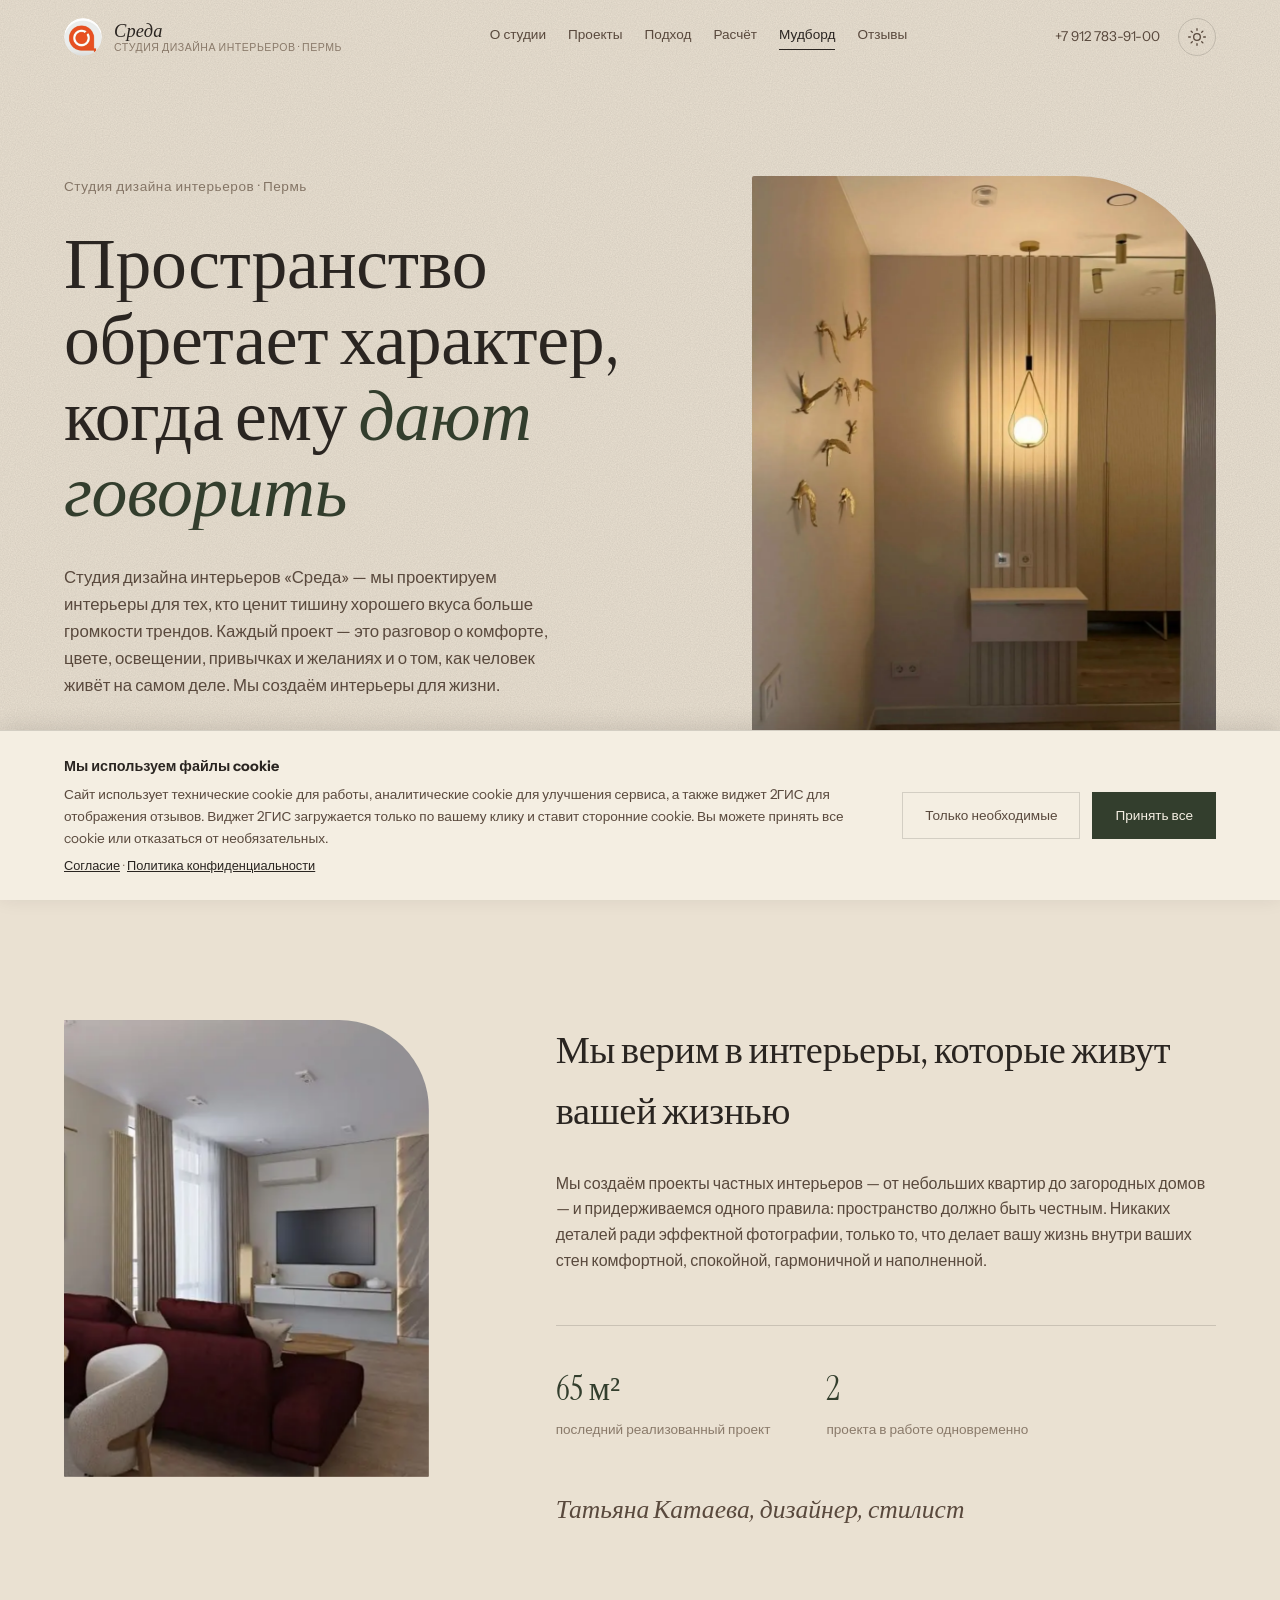
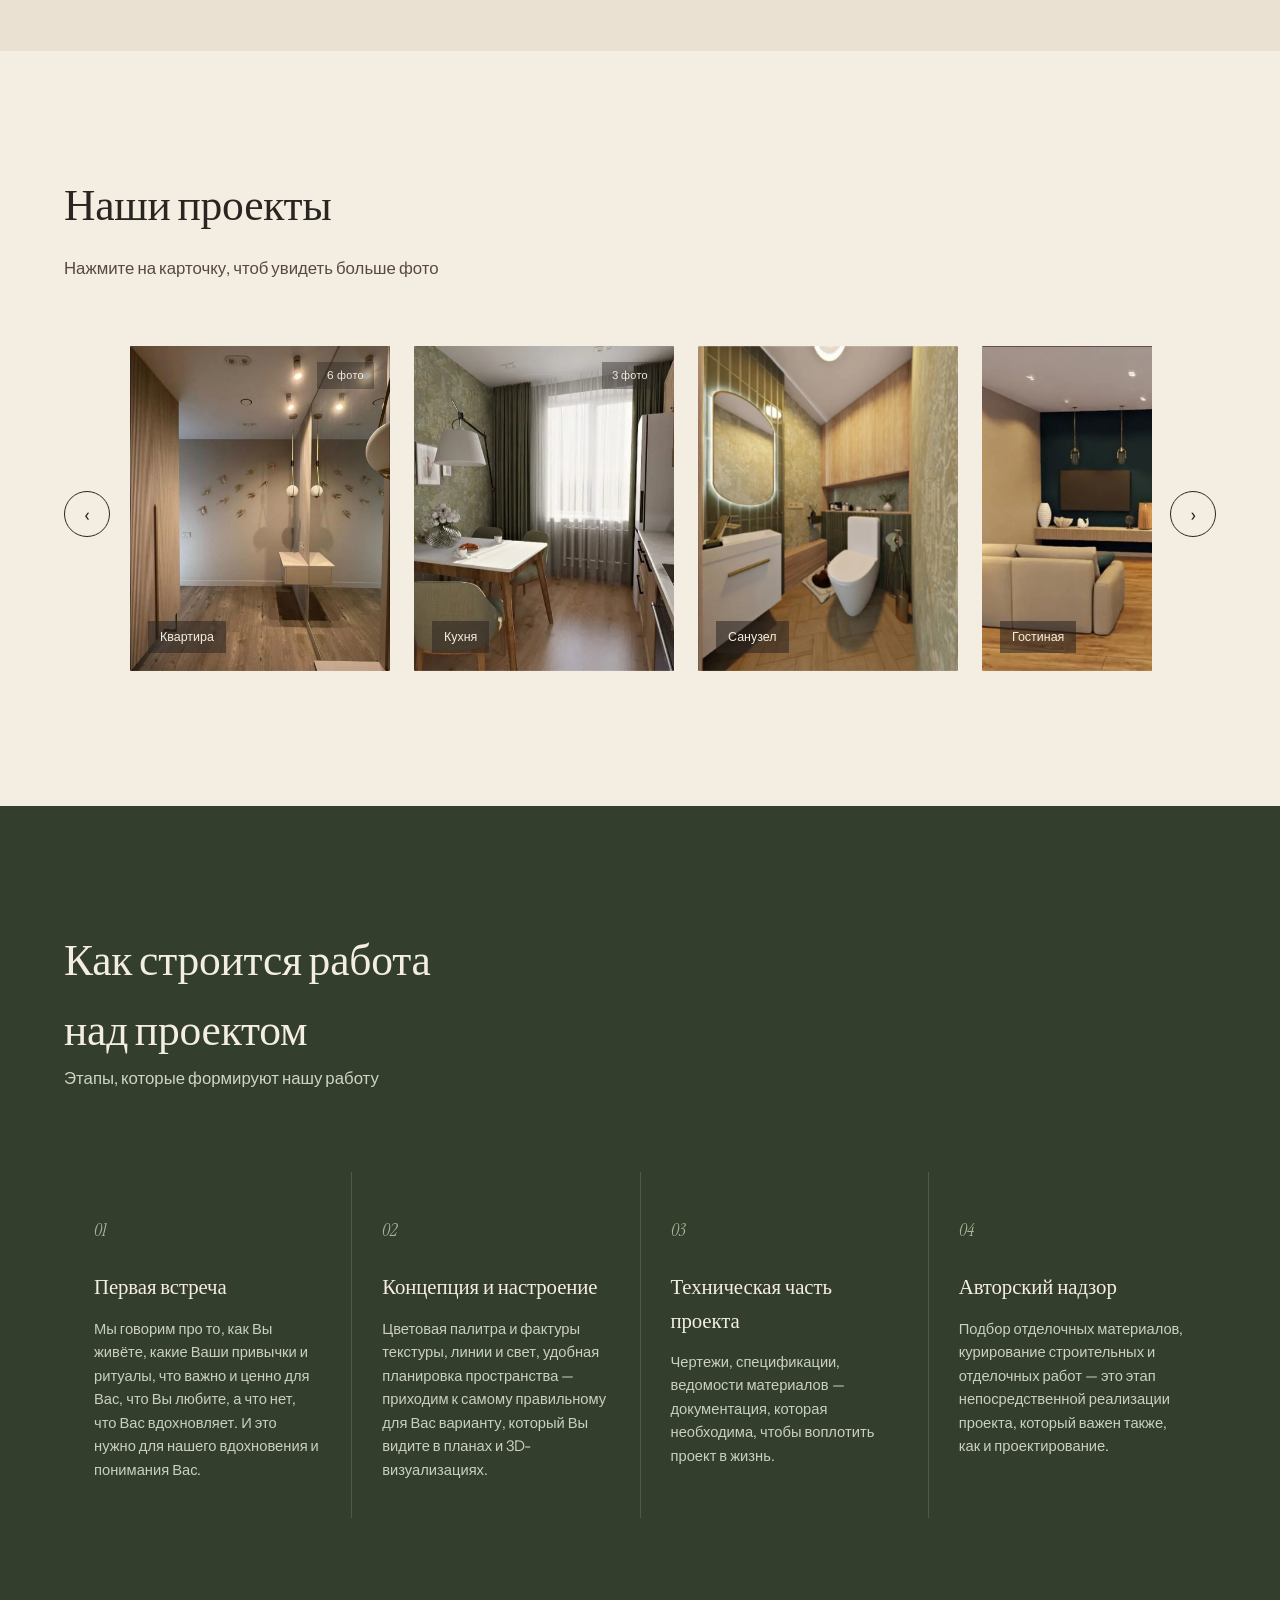
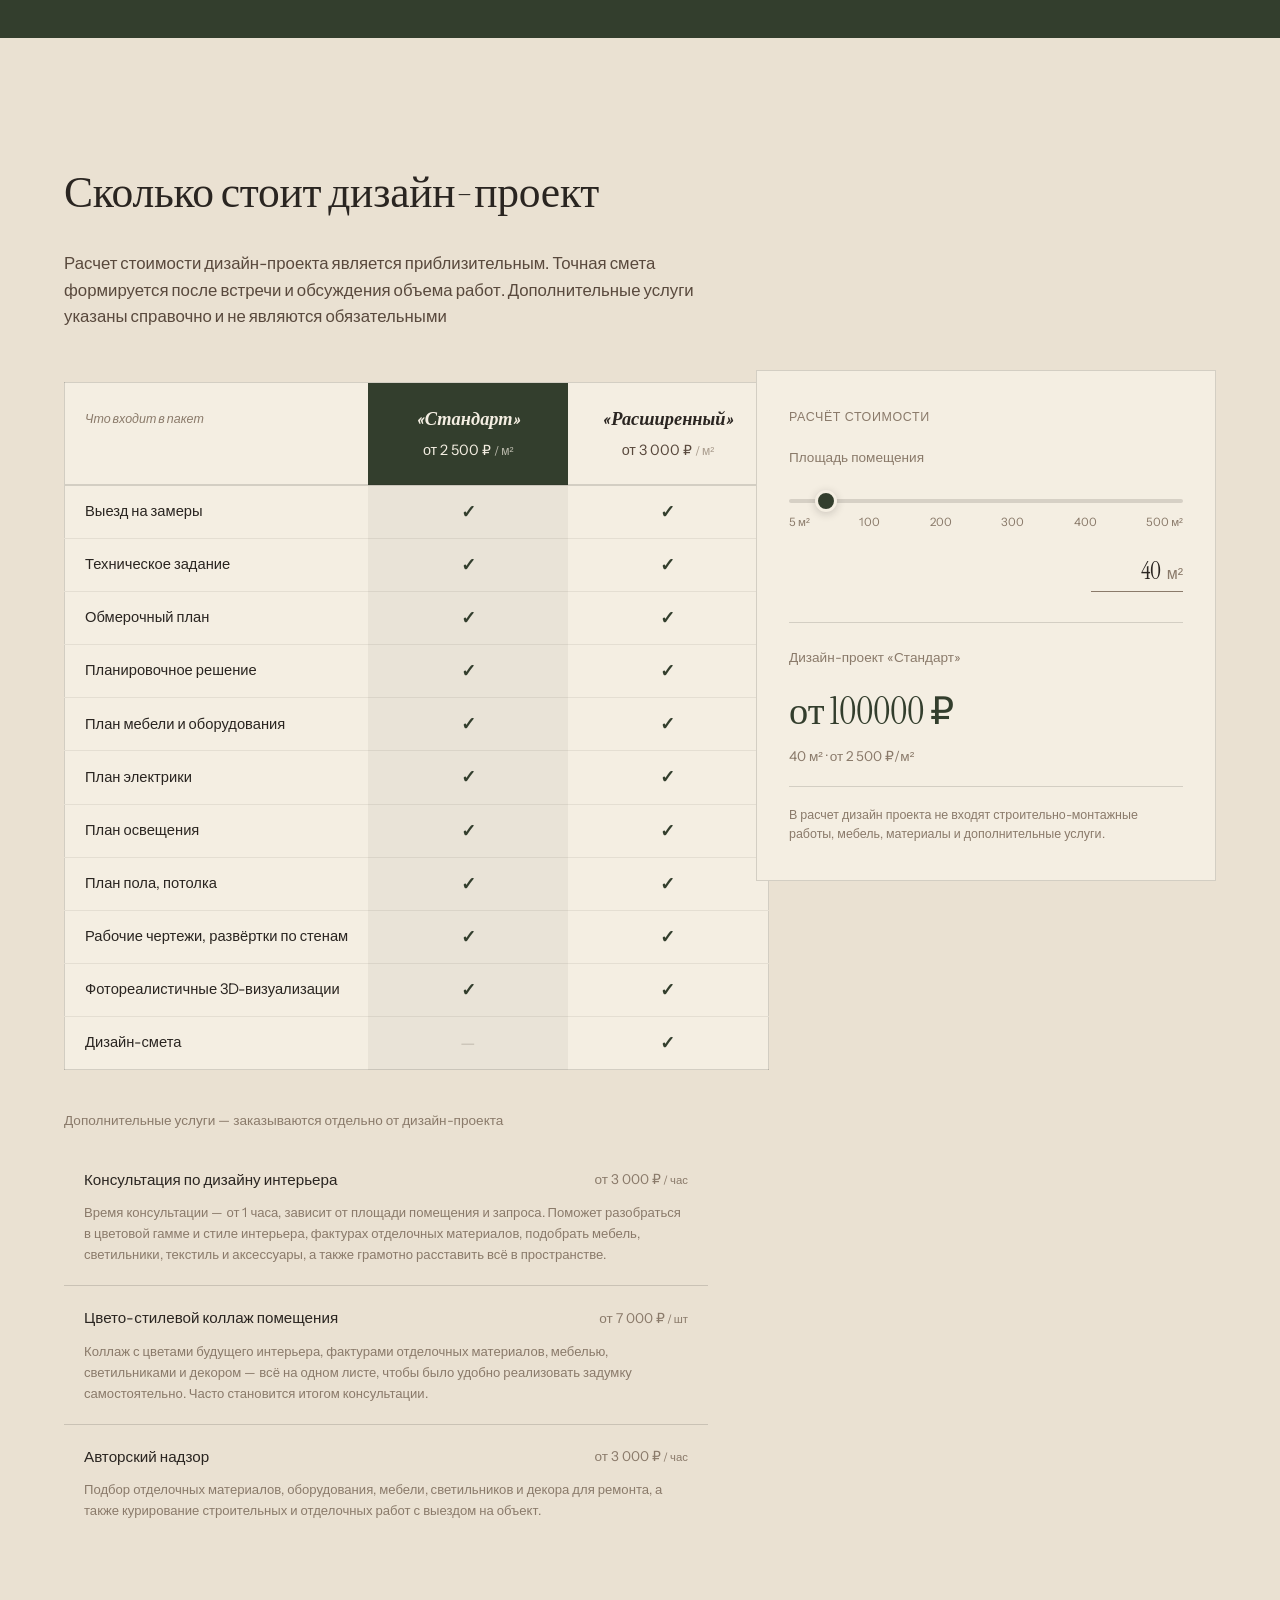
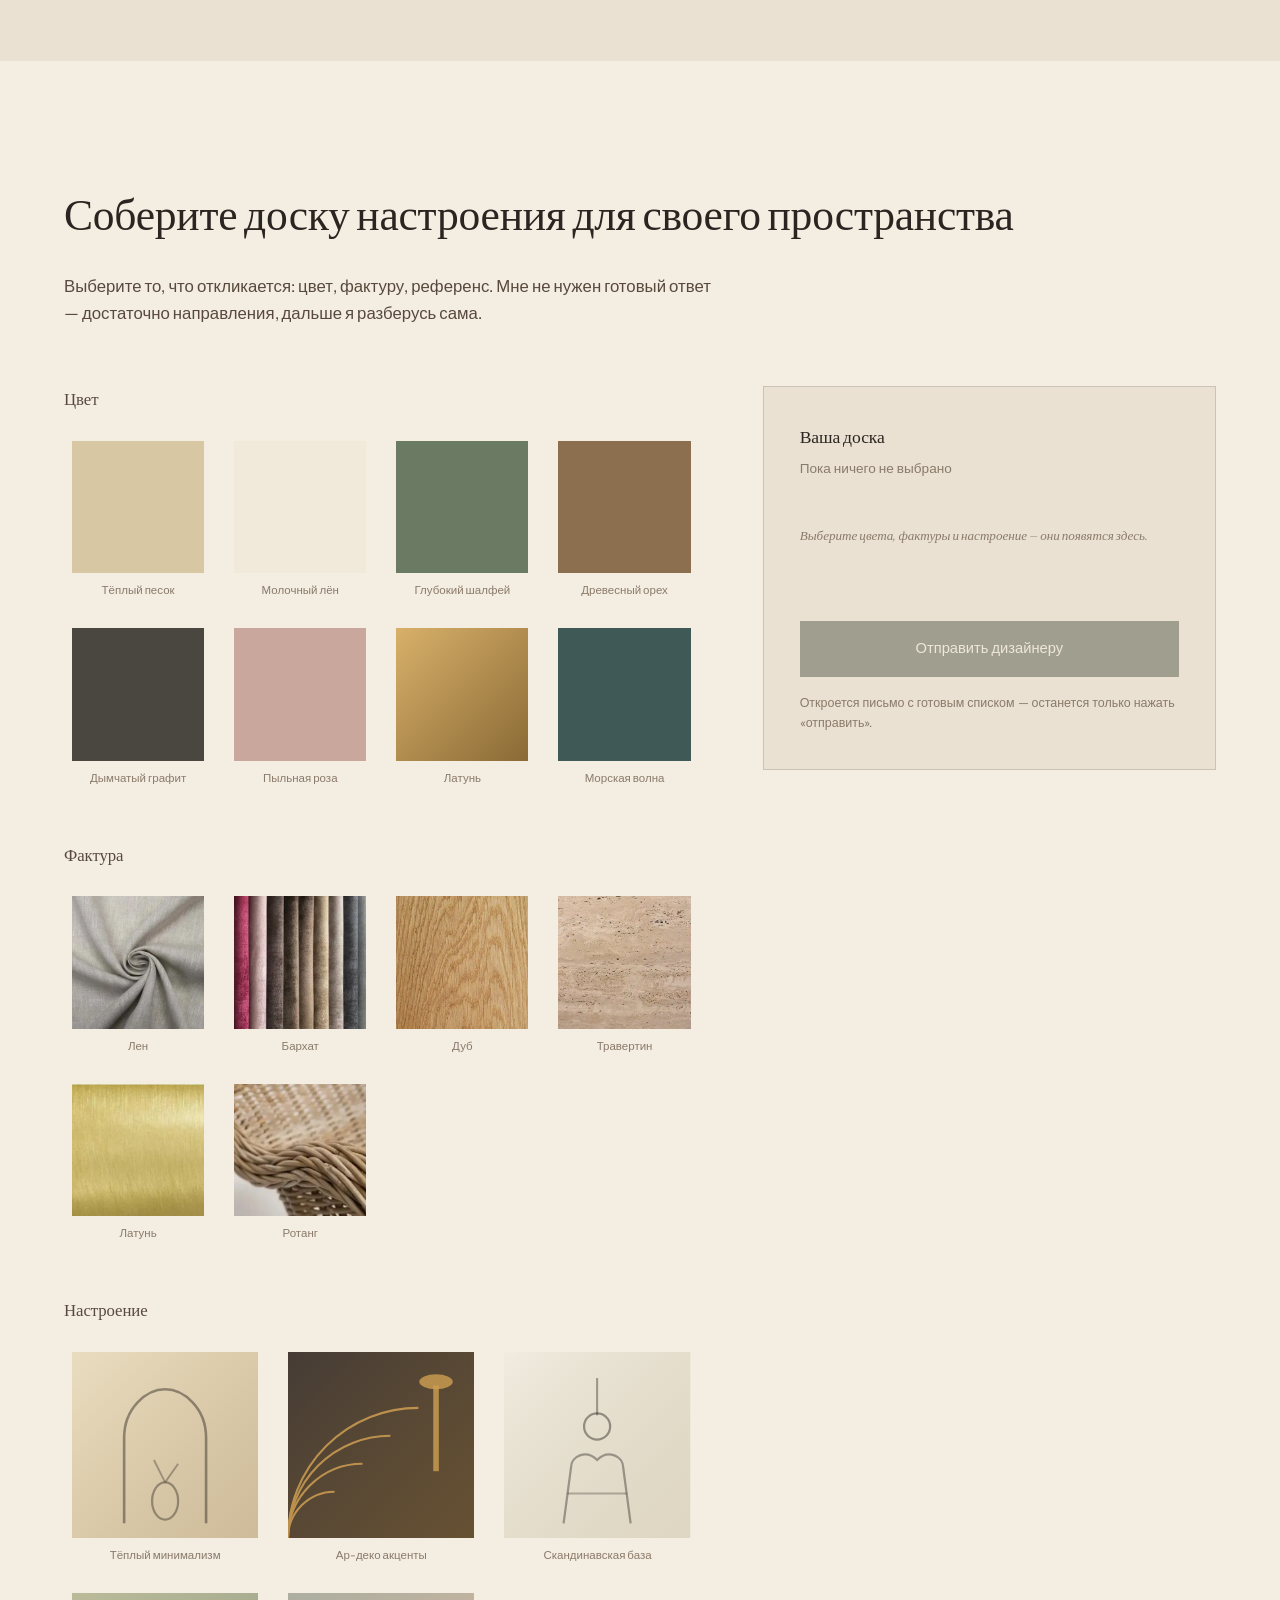
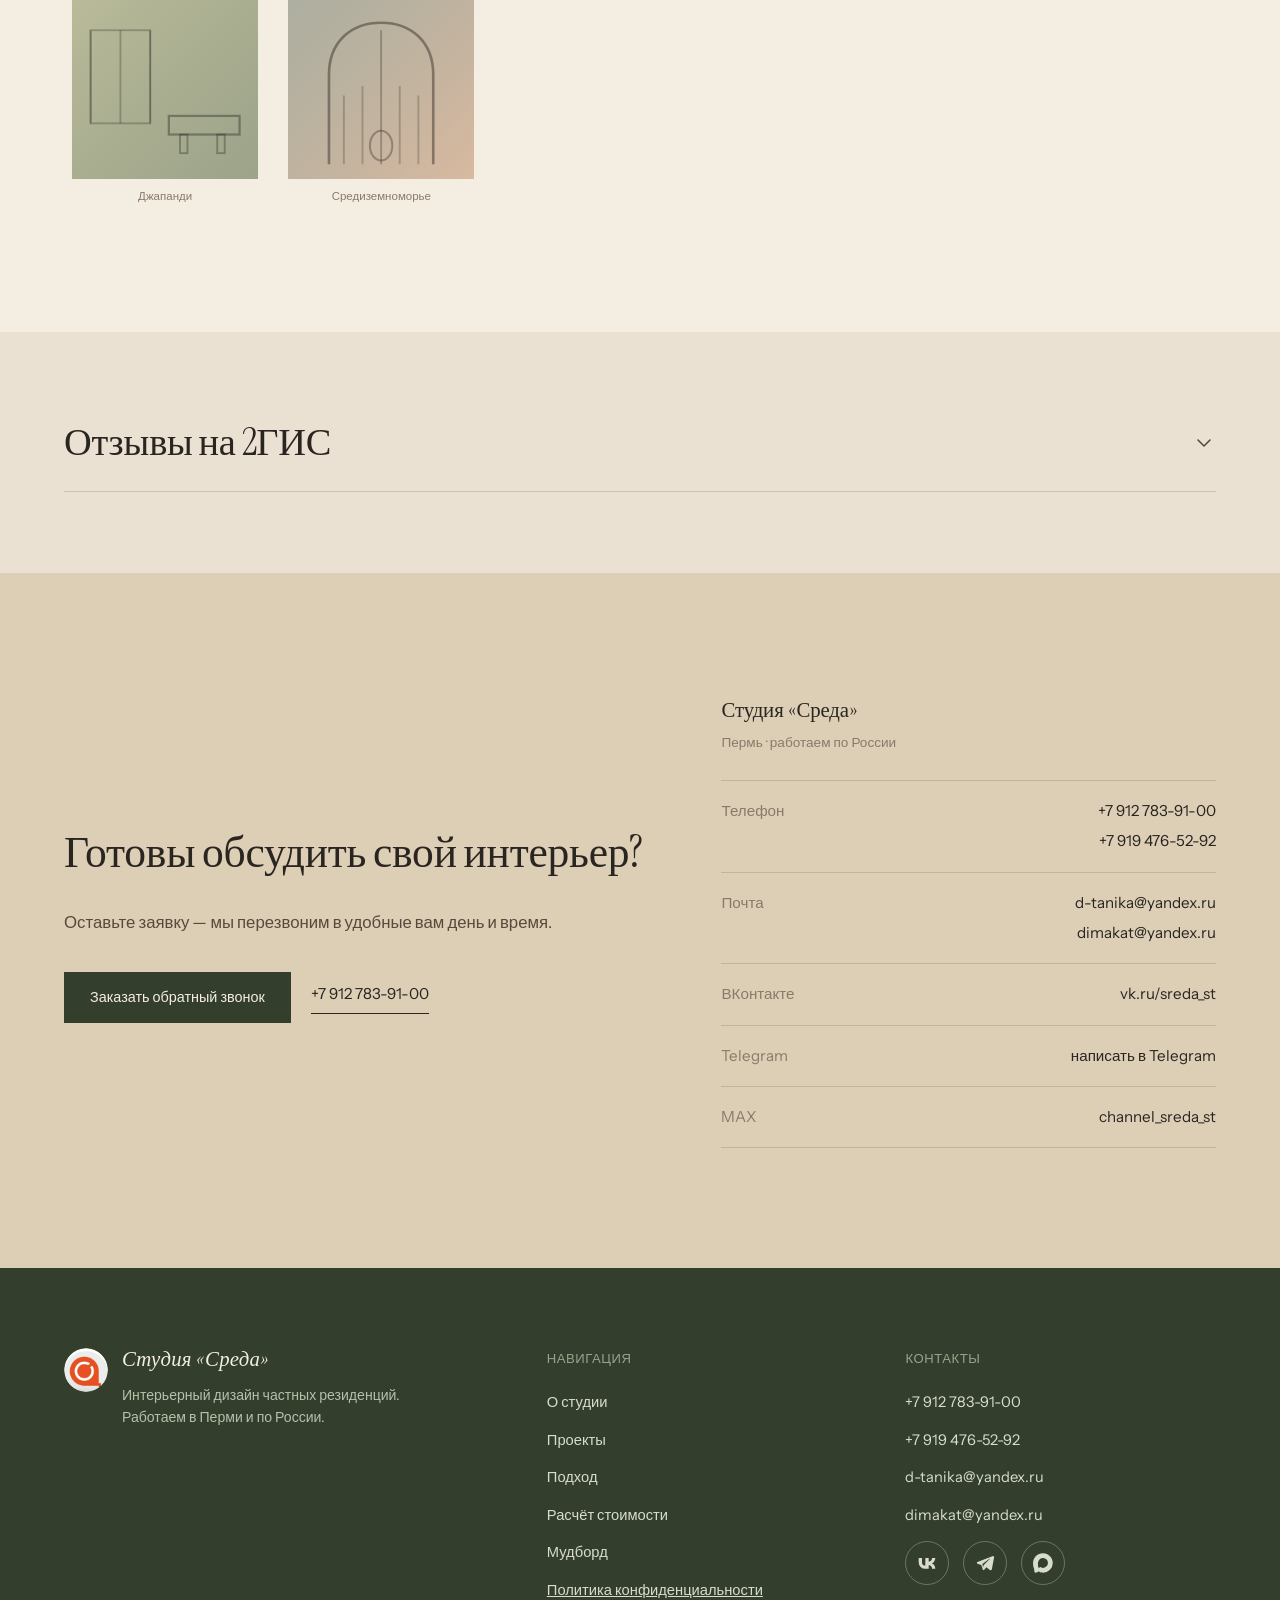
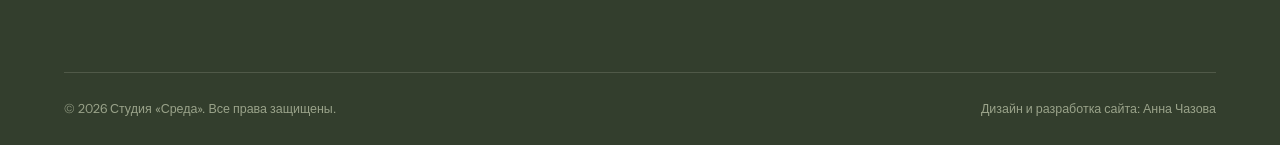
==== commit d4d04224: "аменена секция отзывов на виджет 2ГИС со сворачиваемым блоком" ====
--- a/index.html
+++ b/index.html
@@ -199,7 +199,7 @@
     <a href="#approach">Подход</a>
     <a href="#calculator">Расчёт</a>
     <a href="#moodboard">Мудборд</a>
-    <a href="#quotes">Отзывы</a>
+    <a href="#reviews-2gis">Отзывы</a>
   </nav>
 <div class="header-actions">
   <a href="tel:+79127839100" class="header-phone" aria-label="Позвонить: +7 912 783-91-00">
@@ -229,7 +229,7 @@
   <a href="#approach">Подход</a>
   <a href="#calculator">Расчёт стоимости</a>
   <a href="#moodboard">Мудборд</a>
-  <a href="#quotes">Отзывы</a>
+  <a href="#reviews-2gis">Отзывы</a>
 
   <div class="mobile-contacts">
     <span class="mobile-contacts-label">Связаться с нами</span>
@@ -635,18 +635,57 @@
     </defs>
   </svg>
 
-  <!-- ================= TESTIMONIALS ================= -->
-  <section class="section" id="quotes">
-    <div class="section-inner">
-      <h2 style="font-size:clamp(2rem,3.4vw,2.9rem); margin-bottom:14px">Отзывы</h2>
-      <p class="lede">Листайте карусель</p>
-      <div class="carousel-wrap" style="margin-top:50px">
-        <button class="car-btn" id="testPrev" aria-label="Предыдущий отзыв">‹</button>
-        <div class="carousel-track" id="testTrack"></div>
-        <button class="car-btn" id="testNext" aria-label="Следующий отзыв">›</button>
-      </div>
-    </div>
-  </section>
+  <!-- ================= 2GIS WIDGET ================= -->
+<section class="section section--compact" id="reviews-2gis" style="background:var(--paper)">
+  <div class="section-inner">
+    <button type="button" class="reviews-toggle" id="twogisToggle" aria-expanded="false" aria-controls="twogisContent">
+      <h2>Отзывы на 2ГИС</h2>
+      <svg class="reviews-toggle-icon" viewBox="0 0 24 24" width="24" height="24" fill="none" stroke="currentColor" stroke-width="1.6" stroke-linecap="round" stroke-linejoin="round" aria-hidden="true">
+        <path d="M6 9l6 6 6-6"/>
+      </svg>
+    </button>
+
+    <div class="twogis-content" id="twogisContent" hidden>
+      <div class="twogis-widget-wrap">
+        <iframe id="big_light_70000001030656378" frameborder="0" sandbox="allow-modals allow-forms allow-scripts allow-same-origin allow-popups allow-top-navigation-by-user-activation" loading="lazy"></iframe>
+      </div>
+      <p class="reviews-2gis-link">
+        <a href="https://go.2gis.com/BRswe" target="_blank" rel="noopener" class="hero-cta-link">Открыть карточку на 2ГИС →</a>
+      </p>
+    </div>
+  </div>
+</section>
+
+<script type="text/javascript">
+  (function(){
+    const toggle = document.getElementById('twogisToggle');
+    const content = document.getElementById('twogisContent');
+    const iframe = document.getElementById('big_light_70000001030656378');
+    let loaded = false;
+
+    toggle.addEventListener('click', () => {
+      const isOpen = toggle.getAttribute('aria-expanded') === 'true';
+
+      if(isOpen){
+        toggle.setAttribute('aria-expanded', 'false');
+        content.setAttribute('hidden', '');
+      } else {
+        toggle.setAttribute('aria-expanded', 'true');
+        content.removeAttribute('hidden');
+
+        if(!loaded){
+          loaded = true;
+          ((r,u)=>{
+            const l=document.getElementById(r);
+            l.contentWindow.document.open(),
+            l.contentWindow.document.write(decodeURIComponent(escape(atob(u)))),
+            l.contentWindow.document.close()
+          })("big_light_70000001030656378", "[base64]");
+        }
+      }
+    });
+  })();
+</script>
 
   <!-- ================= CTA / CONTACT ================= -->
   <section class="section cta-section" id="booking">
@@ -941,8 +980,7 @@
   <div class="cookie-banner-inner">
     <div class="cookie-banner-text">
       <p><strong>Мы используем файлы cookie</strong></p>
-      <p>Сайт использует технические cookie для работы и аналитические cookie для улучшения сервиса. Вы можете принять все cookie или отказаться от необязательных.</p>
-      <p class="cookie-banner-links">
+      <p>Сайт использует технические cookie для работы, аналитические cookie для улучшения сервиса, а также виджет 2ГИС для отображения отзывов. Виджет 2ГИС загружается только по вашему клику и ставит сторонние cookie. Вы можете принять все cookie или отказаться от необязательных.</p>      <p class="cookie-banner-links">
         <button type="button" class="policy-link" id="cookieOpenConsent">Согласие</button>
         <span>·</span>
         <button type="button" class="policy-link" id="cookieOpenPrivacy">Политика конфиденциальности</button>
--- a/style.css
+++ b/style.css
@@ -428,7 +428,7 @@
   body.a11y-img-hide img{ display:none !important; }
   body.a11y-img-hide .field, body.a11y-img-hide .grain{ display:none !important; }
   body.a11y-img-hide .hero-visual, body.a11y-img-hide .about-visual,
-  body.a11y-img-hide .project-modal-media, body.a11y-img-hide .test-photo{ background:#cfc6b4; }
+  body.a11y-img-hide .project-modal-media { background:#cfc6b4; }
 
   body[class*="a11y-scheme-"] *{
     background-color:var(--a11y-bg) !important; color:var(--a11y-fg) !important; border-color:var(--a11y-fg) !important;
@@ -1170,23 +1170,6 @@
   .mood-send-btn:disabled{ opacity:0.4; cursor:not-allowed; }
   .mood-note{ margin-top:16px; font-size:0.78rem; color:var(--ink-faint); }
 
-  /* ================= TESTIMONIALS ================= */
-  .test-card{
-    flex:0 0 340px; scroll-snap-align:start; background:var(--paper-light);
-    border:1px solid var(--line); padding:32px; display:flex; flex-direction:column;
-  }
-  .test-card .test-photo{ width:100%; aspect-ratio:4/3; overflow:hidden; margin:-32px -32px 24px; }
-  .test-card .test-photo img{ width:100%; height:100%; object-fit:cover; }
-  .test-card .test-avatar{
-    width:44px; height:44px; border-radius:50%; background:var(--accent-soft); color:var(--accent-deep);
-    display:flex; align-items:center; justify-content:center; font-family:var(--serif); font-style:italic;
-    font-size:1rem; margin-bottom:20px;
-  }
-  blockquote{ font-family:var(--serif); font-style:italic; font-size:1.15rem; line-height:1.5; color:var(--ink); font-weight:400; flex:1; }
-  blockquote::before{ content:'\201C'; }
-  blockquote::after{ content:'\201D'; }
-  .quote-attr{ margin-top:22px; font-family:var(--sans); font-style:normal; font-size:0.85rem; color:var(--ink-faint); }
-
   /* ================= CTA / CONTACT SECTION ================= */
   .cta-section{ background:var(--paper-deep); }
   .cta-grid{ display:grid; grid-template-columns:1.2fr 1fr; gap:64px; align-items:center; }
@@ -1423,7 +1406,6 @@
     .project .project-meta{ max-width:none; }
 
     .steps{ grid-template-columns:repeat(2,1fr); }
-    .test-card{ flex-basis:280px; }
 
     .calc{ grid-template-columns:1fr; gap:40px; }
 .calc-box{ position: static !important; order: -1; }
@@ -1464,14 +1446,7 @@
     .modal-box{ padding:72px 26px 40px; }
     .footer-grid{ grid-template-columns:1fr; }
     .car-card{ flex-basis:220px; }
-    .test-card{
-  flex-basis: 85%;
-  max-width: 340px;
-  padding: 24px;
-}
-.test-card .test-photo{
-  margin: -24px -24px 20px;
-}
+  
     .calc-result .figure{ font-size:2rem; }
 .calc-result .label{ font-size:0.78rem; }
   }
@@ -2289,4 +2264,120 @@
   .hero-lede-extra {
     display: none;
   }
+}
+/* ================= 2GIS WIDGET (сворачиваемый) ================= */
+.section--compact {
+  padding-top: 80px;
+  padding-bottom: 80px;
+}
+
+.reviews-toggle {
+  display: flex;
+  align-items: center;
+  justify-content: space-between;
+  gap: 32px;
+  width: 100%;
+  padding: 0;
+  background: transparent;
+  border: none;
+  border-bottom: 1px solid var(--line);
+  cursor: pointer;
+  font-family: var(--serif);
+  text-align: left;
+  color: var(--ink);
+  transition: color .25s ease, border-color .25s ease;
+}
+
+.reviews-toggle:hover {
+  color: var(--accent-deep);
+  border-bottom-color: var(--accent-deep);
+}
+
+.reviews-toggle h2 {
+  font-size: clamp(1.8rem, 3vw, 2.6rem);
+  margin: 0;
+  padding-bottom: 18px;
+  font-weight: 400;
+}
+
+.reviews-toggle-icon {
+  flex: none;
+  margin-bottom: 18px;
+  transition: transform .35s cubic-bezier(.2,.7,.2,1);
+  color: var(--ink-soft);
+}
+
+.reviews-toggle:hover .reviews-toggle-icon {
+  color: var(--accent-deep);
+}
+
+.reviews-toggle[aria-expanded="true"] .reviews-toggle-icon {
+  transform: rotate(180deg);
+}
+
+/* Содержимое */
+.twogis-content {
+  margin-top: 40px;
+  animation: twogisFadeIn .5s cubic-bezier(.2,.7,.2,1);
+}
+
+@keyframes twogisFadeIn {
+  from { opacity: 0; transform: translateY(-10px); }
+  to   { opacity: 1; transform: translateY(0); }
+}
+
+/* Обёртка iframe — на всю ширину */
+.twogis-widget-wrap {
+  display: block;
+  width: 100%;
+  background: var(--paper-light);
+  border: 1px solid var(--line);
+  overflow: hidden;
+}
+
+.twogis-widget-wrap iframe {
+  width: 100% !important;
+  max-width: 100%;
+  height: 824px;
+  border: none;
+  display: block;
+}
+
+.reviews-2gis-link {
+  margin-top: 24px;
+  text-align: right;
+}
+
+/* Мобильный */
+@media (max-width: 768px) {
+  .section--compact {
+    padding-top: 60px;
+    padding-bottom: 60px;
+  }
+
+  .reviews-toggle h2 {
+    font-size: clamp(1.5rem, 5vw, 2rem);
+    padding-bottom: 14px;
+  }
+
+  .reviews-toggle-icon {
+    margin-bottom: 14px;
+  }
+
+  .twogis-content {
+    margin-top: 24px;
+  }
+
+  .twogis-widget-wrap {
+    border-left: none;
+    border-right: none;
+  }
+
+  .twogis-widget-wrap iframe {
+    height: 720px;
+  }
+
+  .reviews-2gis-link {
+    text-align: left;
+  }
 }
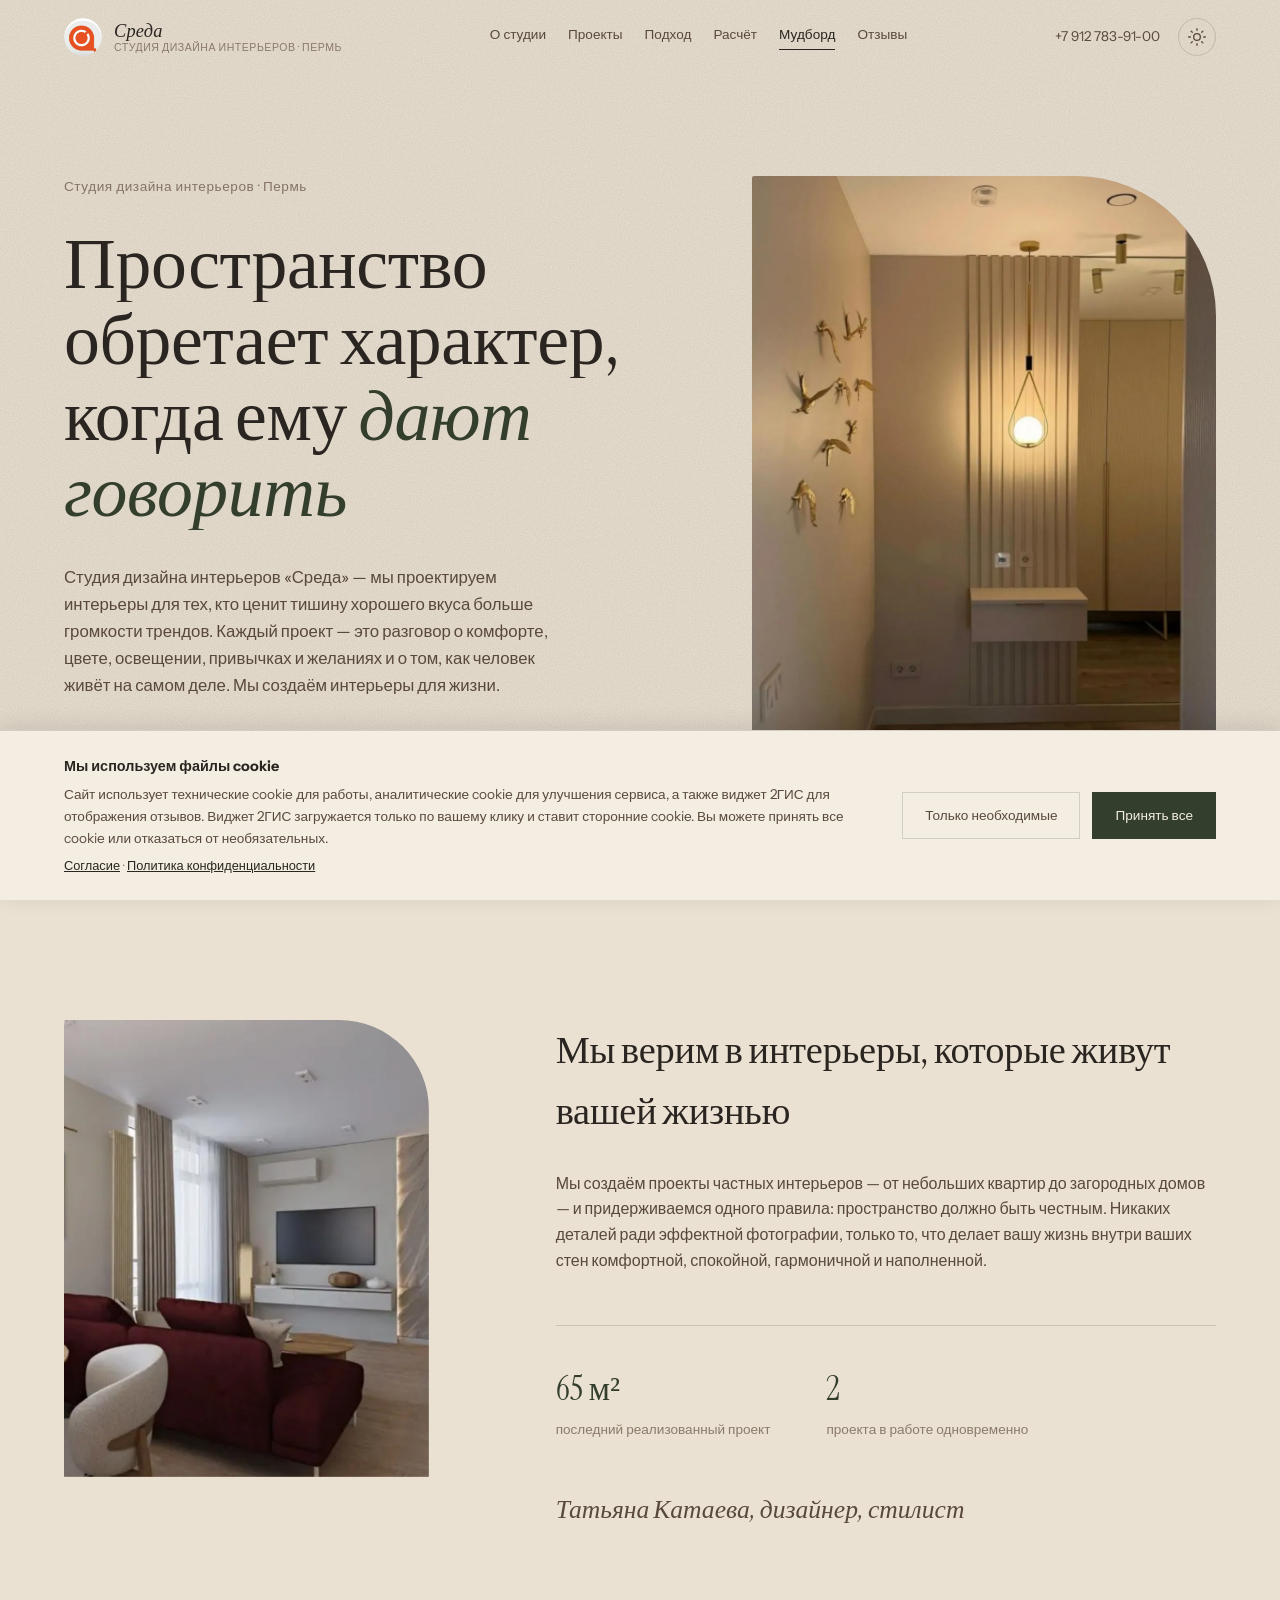
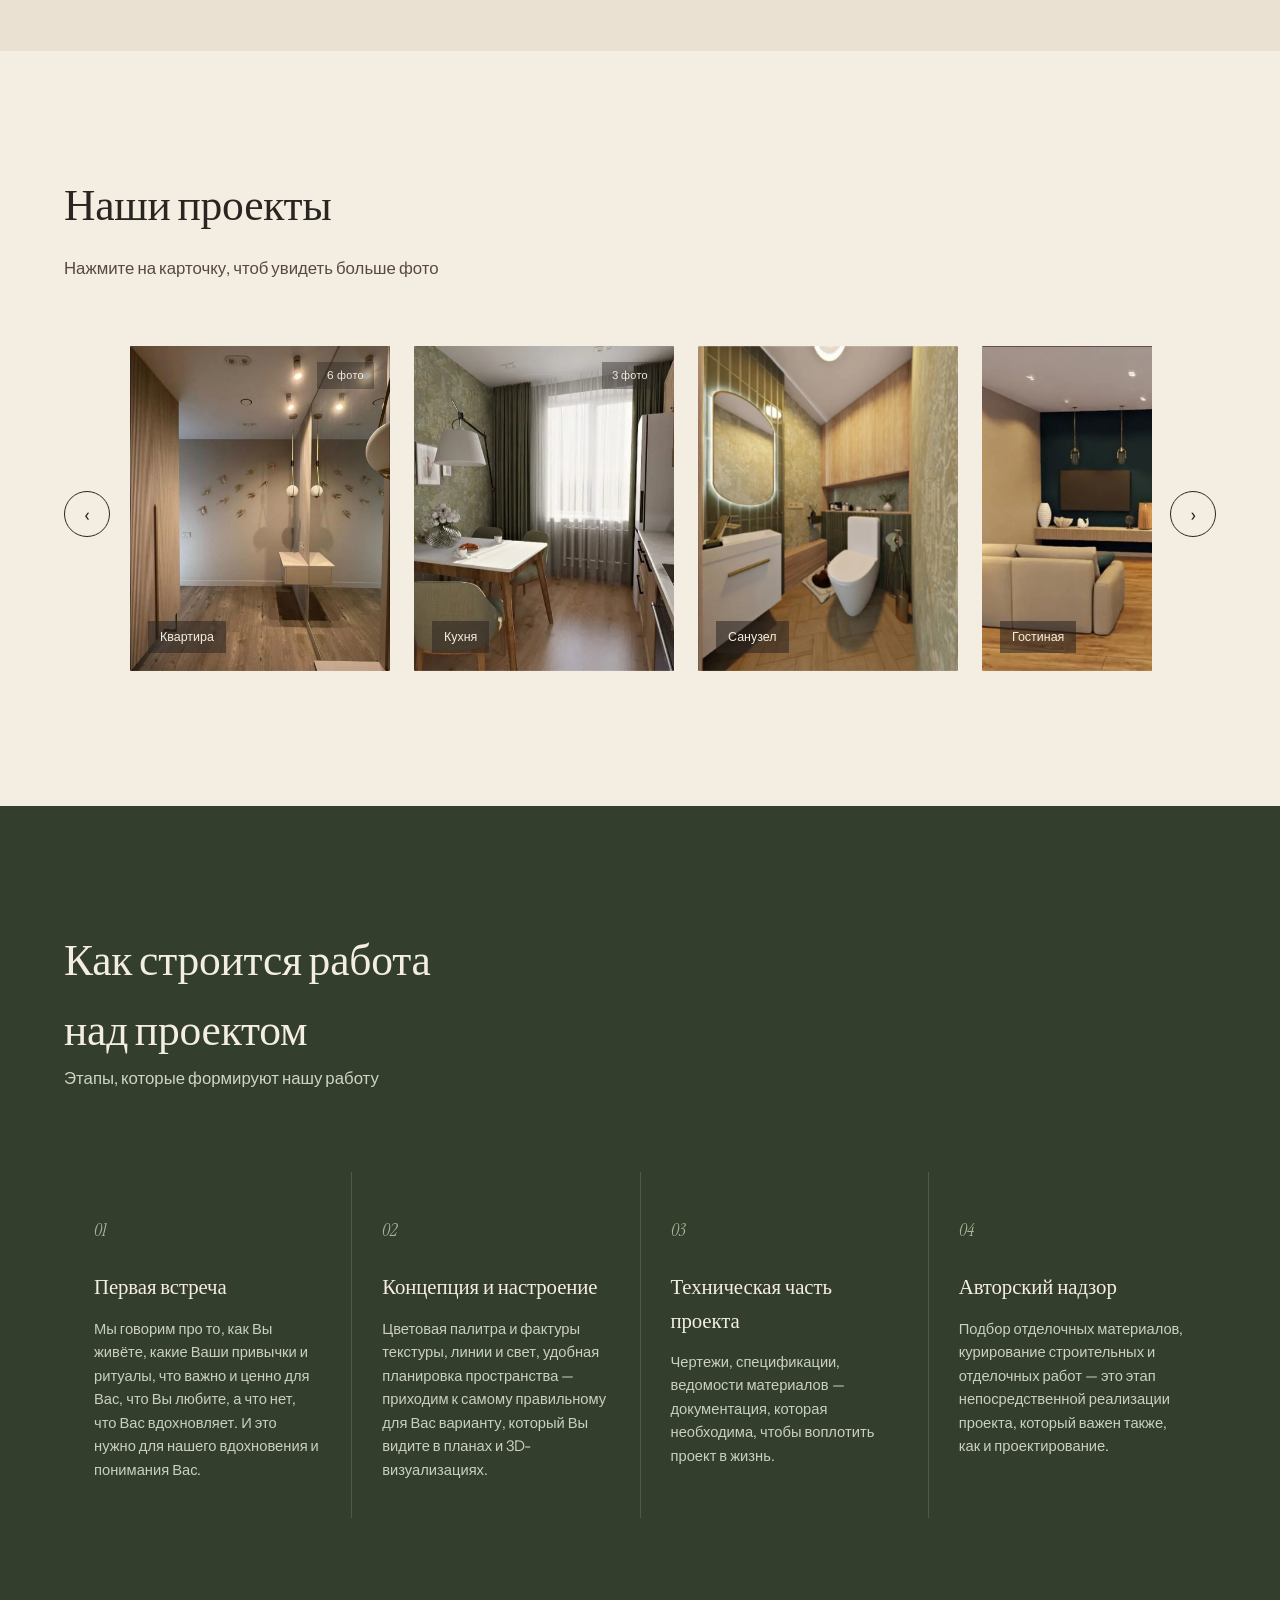
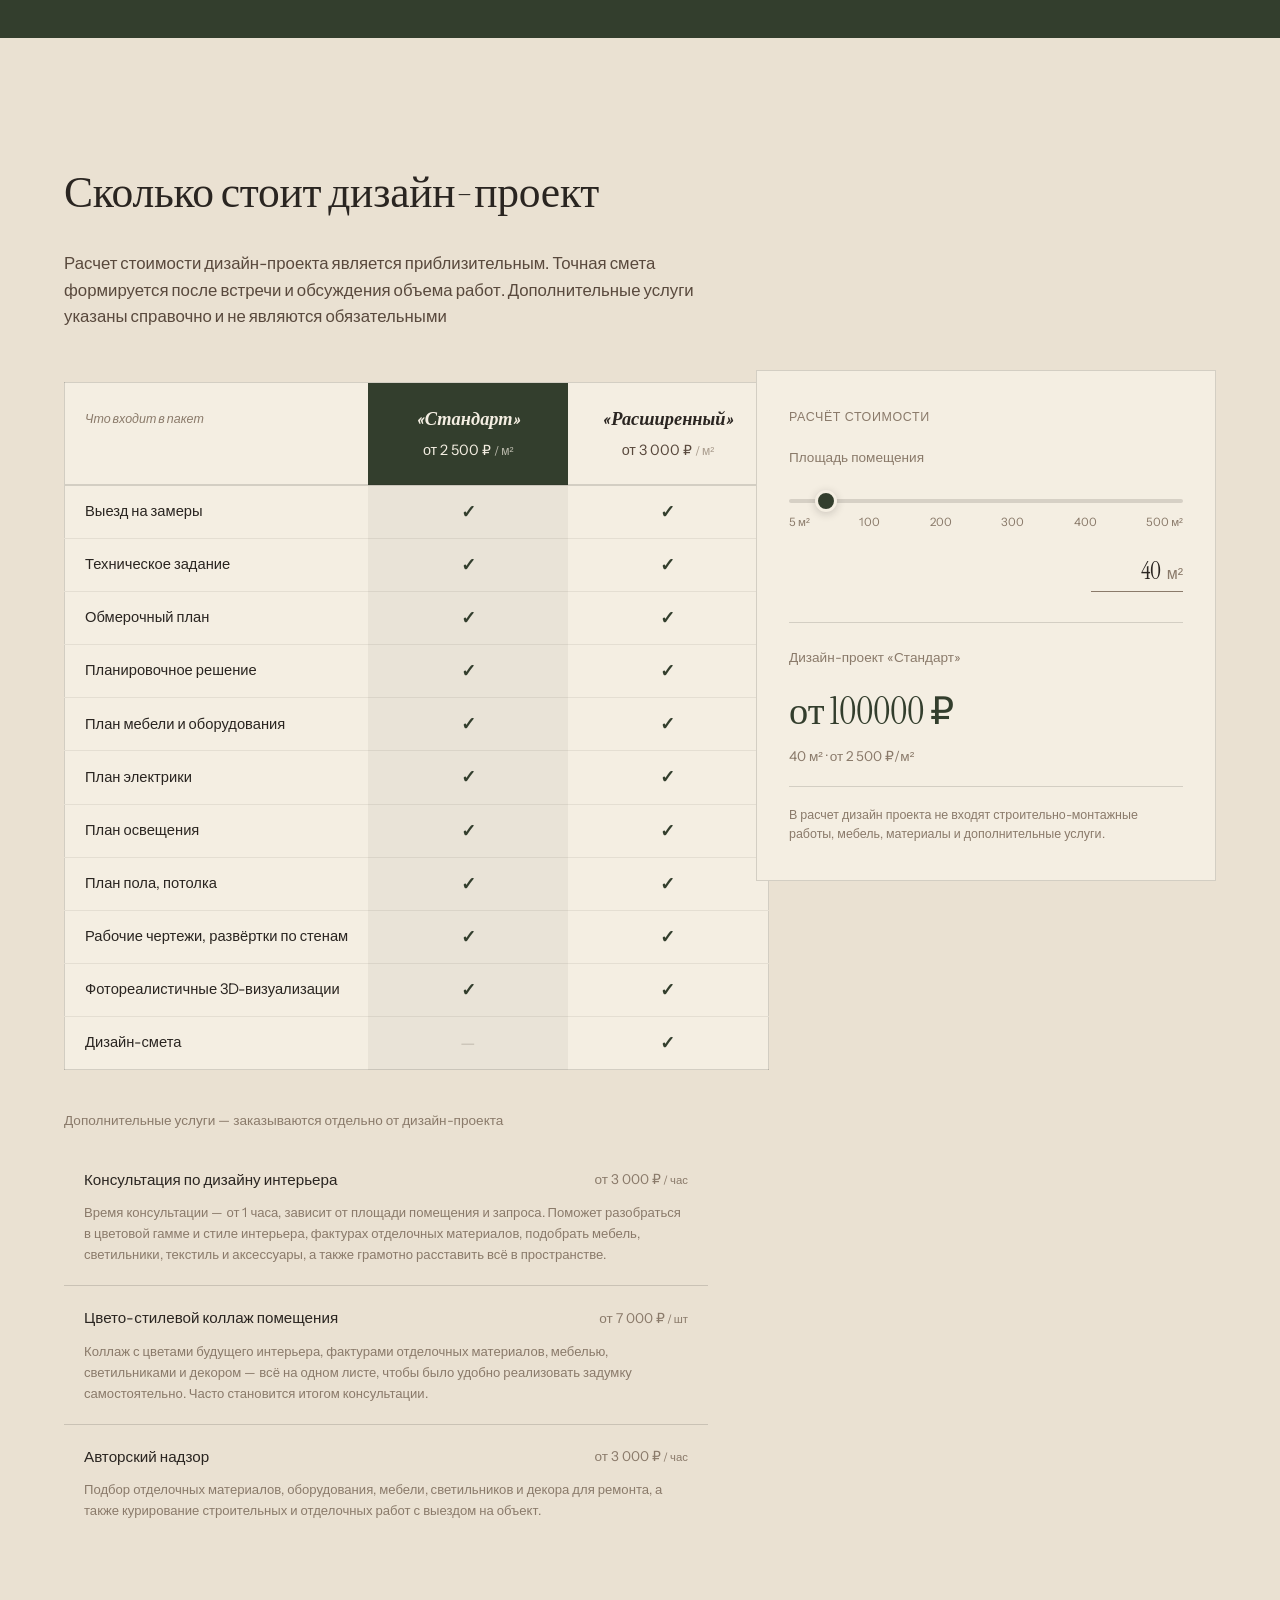
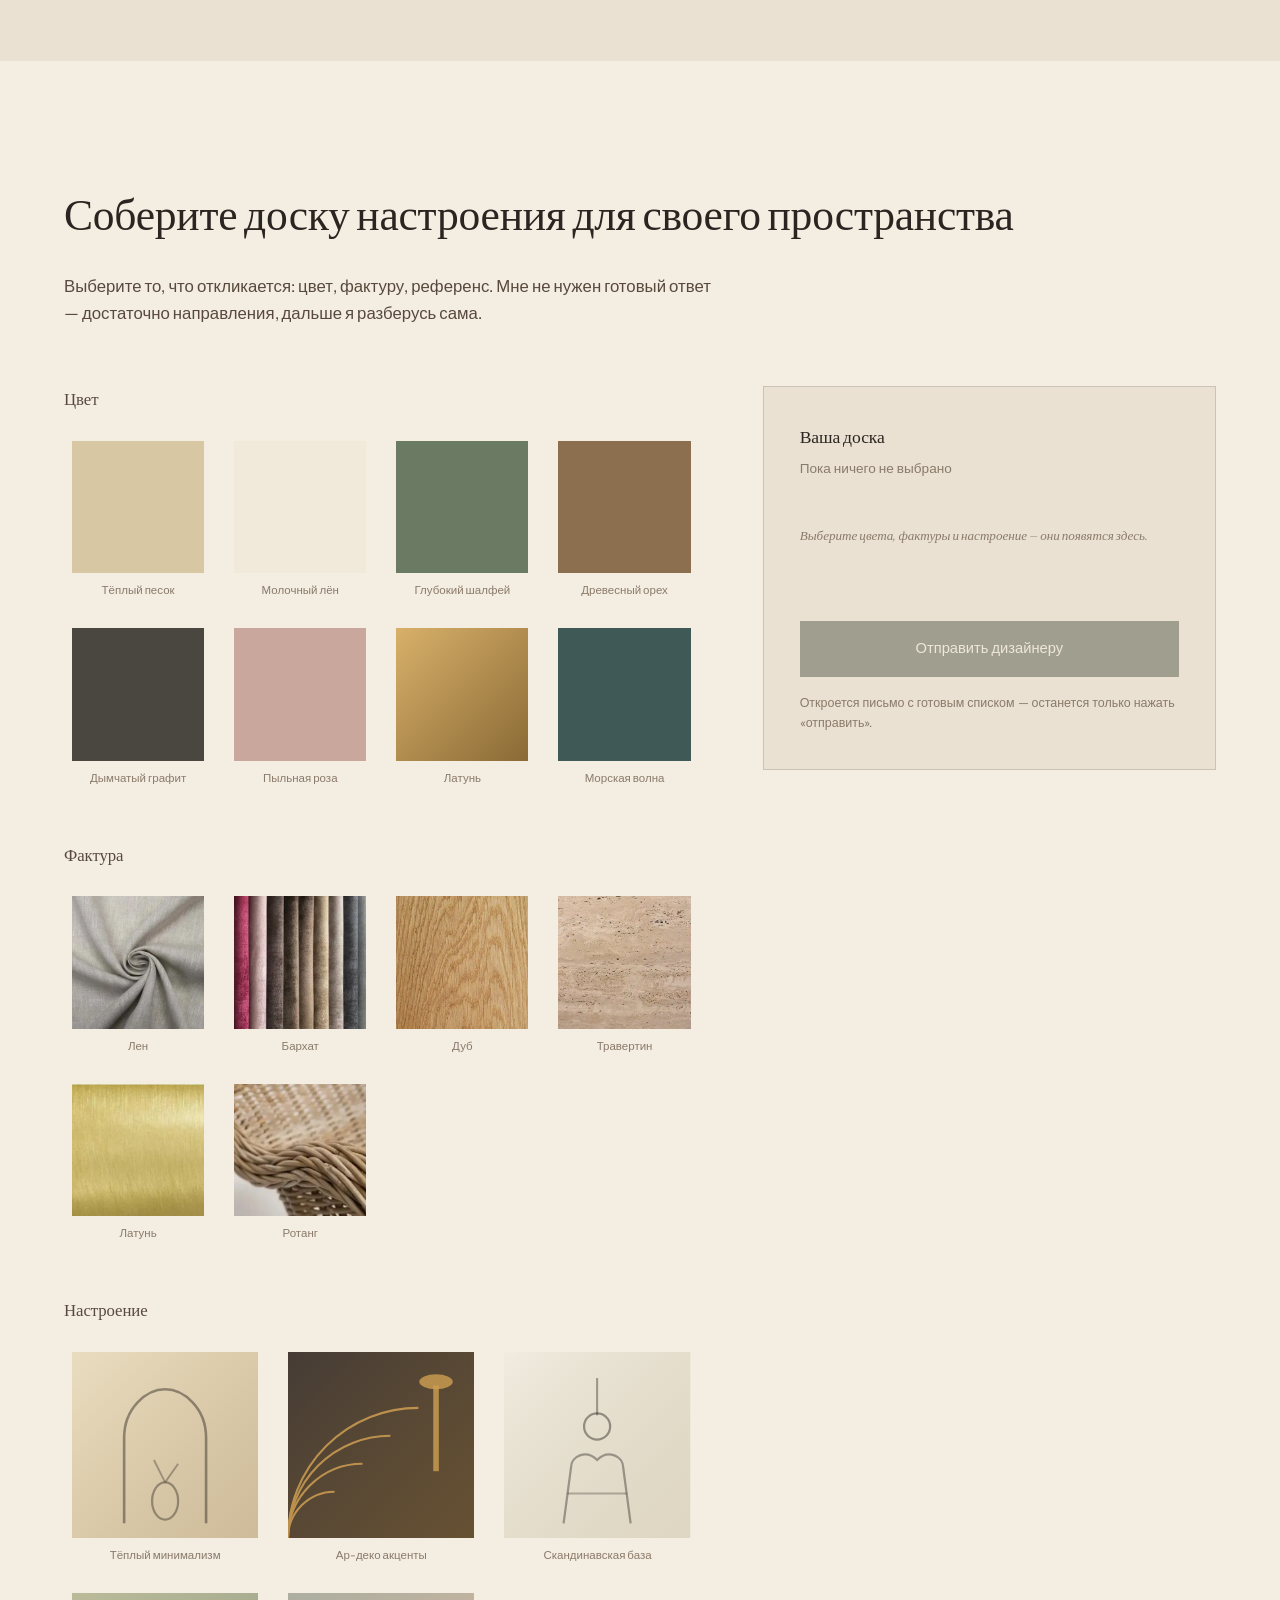
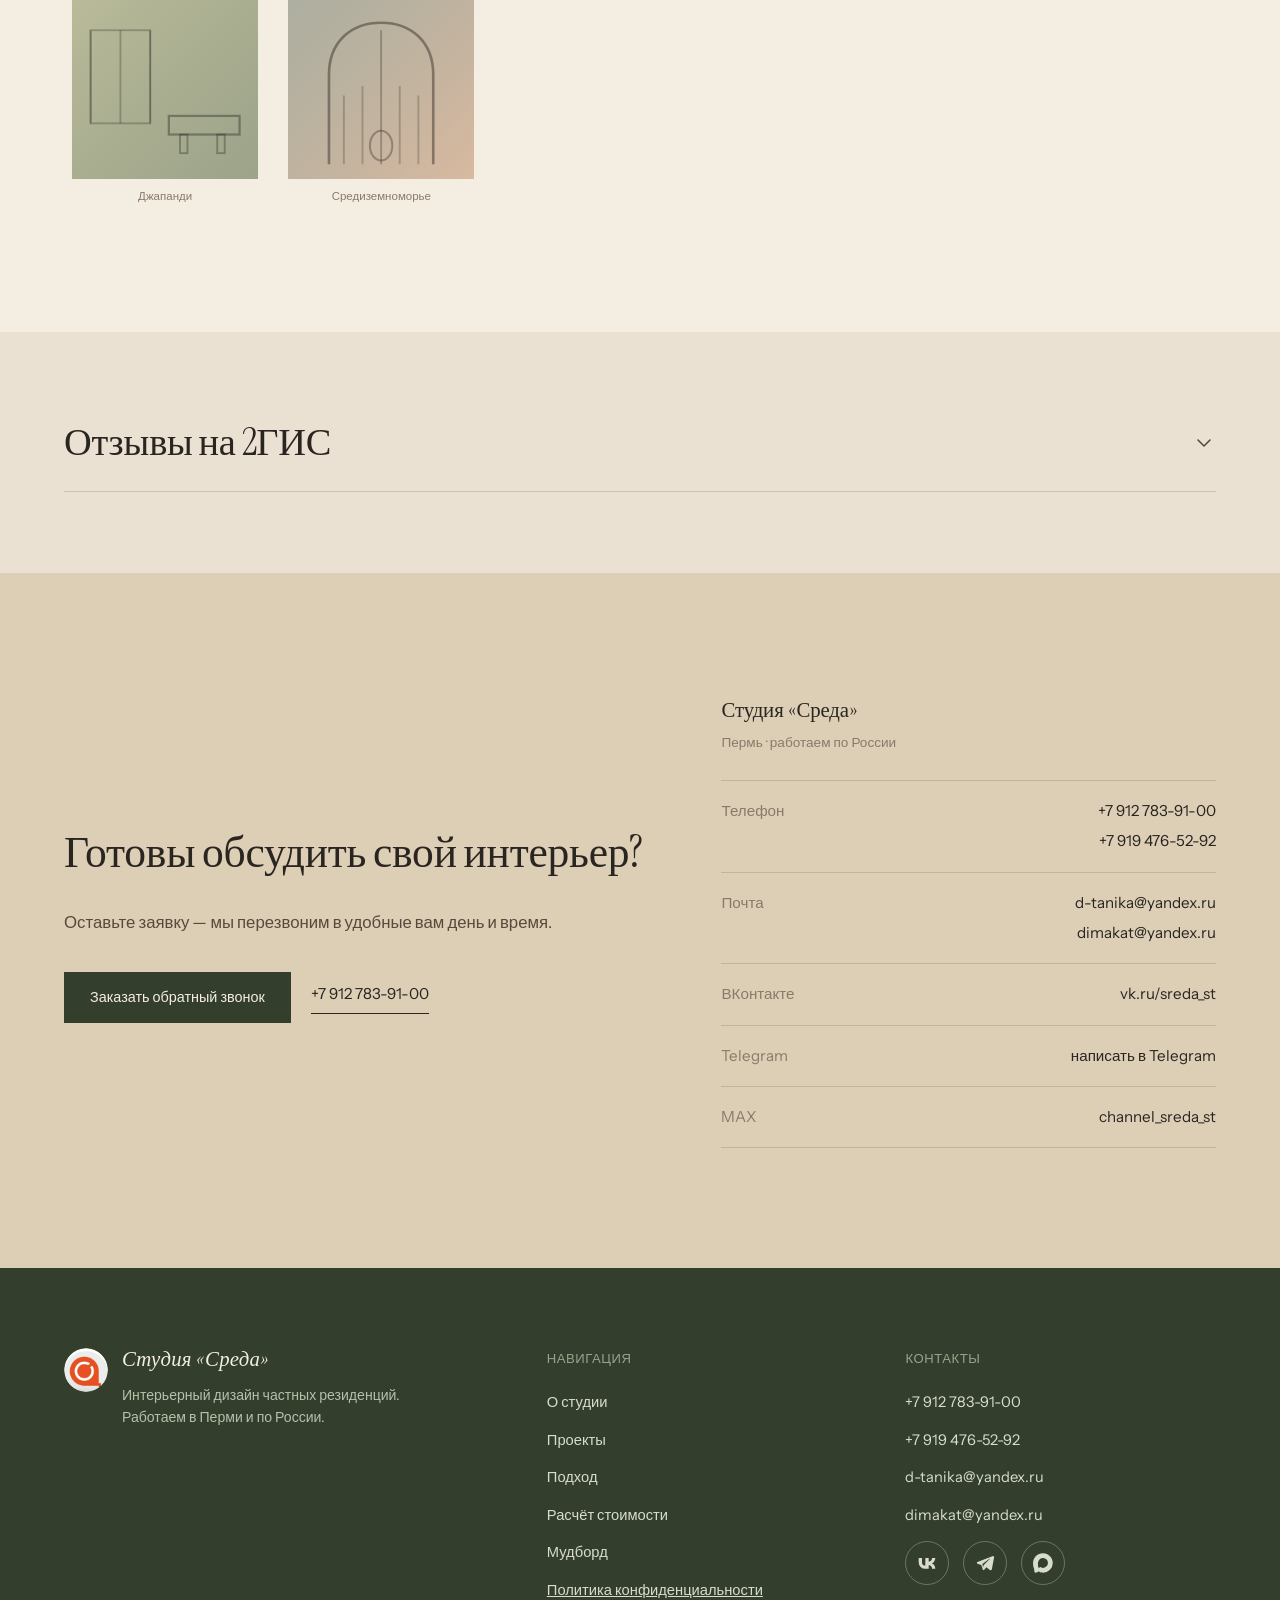
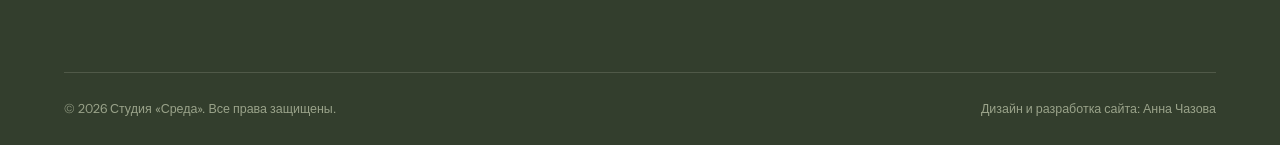
==== commit 3f5ad013: "fix: Исправлен og:image — заменён на существующий файл about.webp" ====
--- a/index.html
+++ b/index.html
@@ -16,11 +16,12 @@
 <meta property="og:site_name" content="Студия «Среда»">
 <meta property="og:title" content="Студия дизайна «Среда» — Пермь">
 <meta property="og:description" content="Студия дизайна интерьеров «Среда» в Перми. Создаём интерьеры для жизни — от уютных квартир до загородных домов.">
-<meta property="og:image" content="https://annachazova985-oss.github.io/Portfolio/images/img-03.webp">
+<meta property="og:image" content="https://annachazova985-oss.github.io/Portfolio/images/about.webp">
 <meta property="og:image:width" content="1000">
 <meta property="og:image:height" content="559">
 <meta property="og:url" content="https://annachazova985-oss.github.io/Portfolio/">
 <meta property="og:locale" content="ru_RU">
+<meta property="og:image:type" content="image/webp">
 
 <!-- Twitter Card -->
 <meta name="twitter:card" content="summary_large_image">
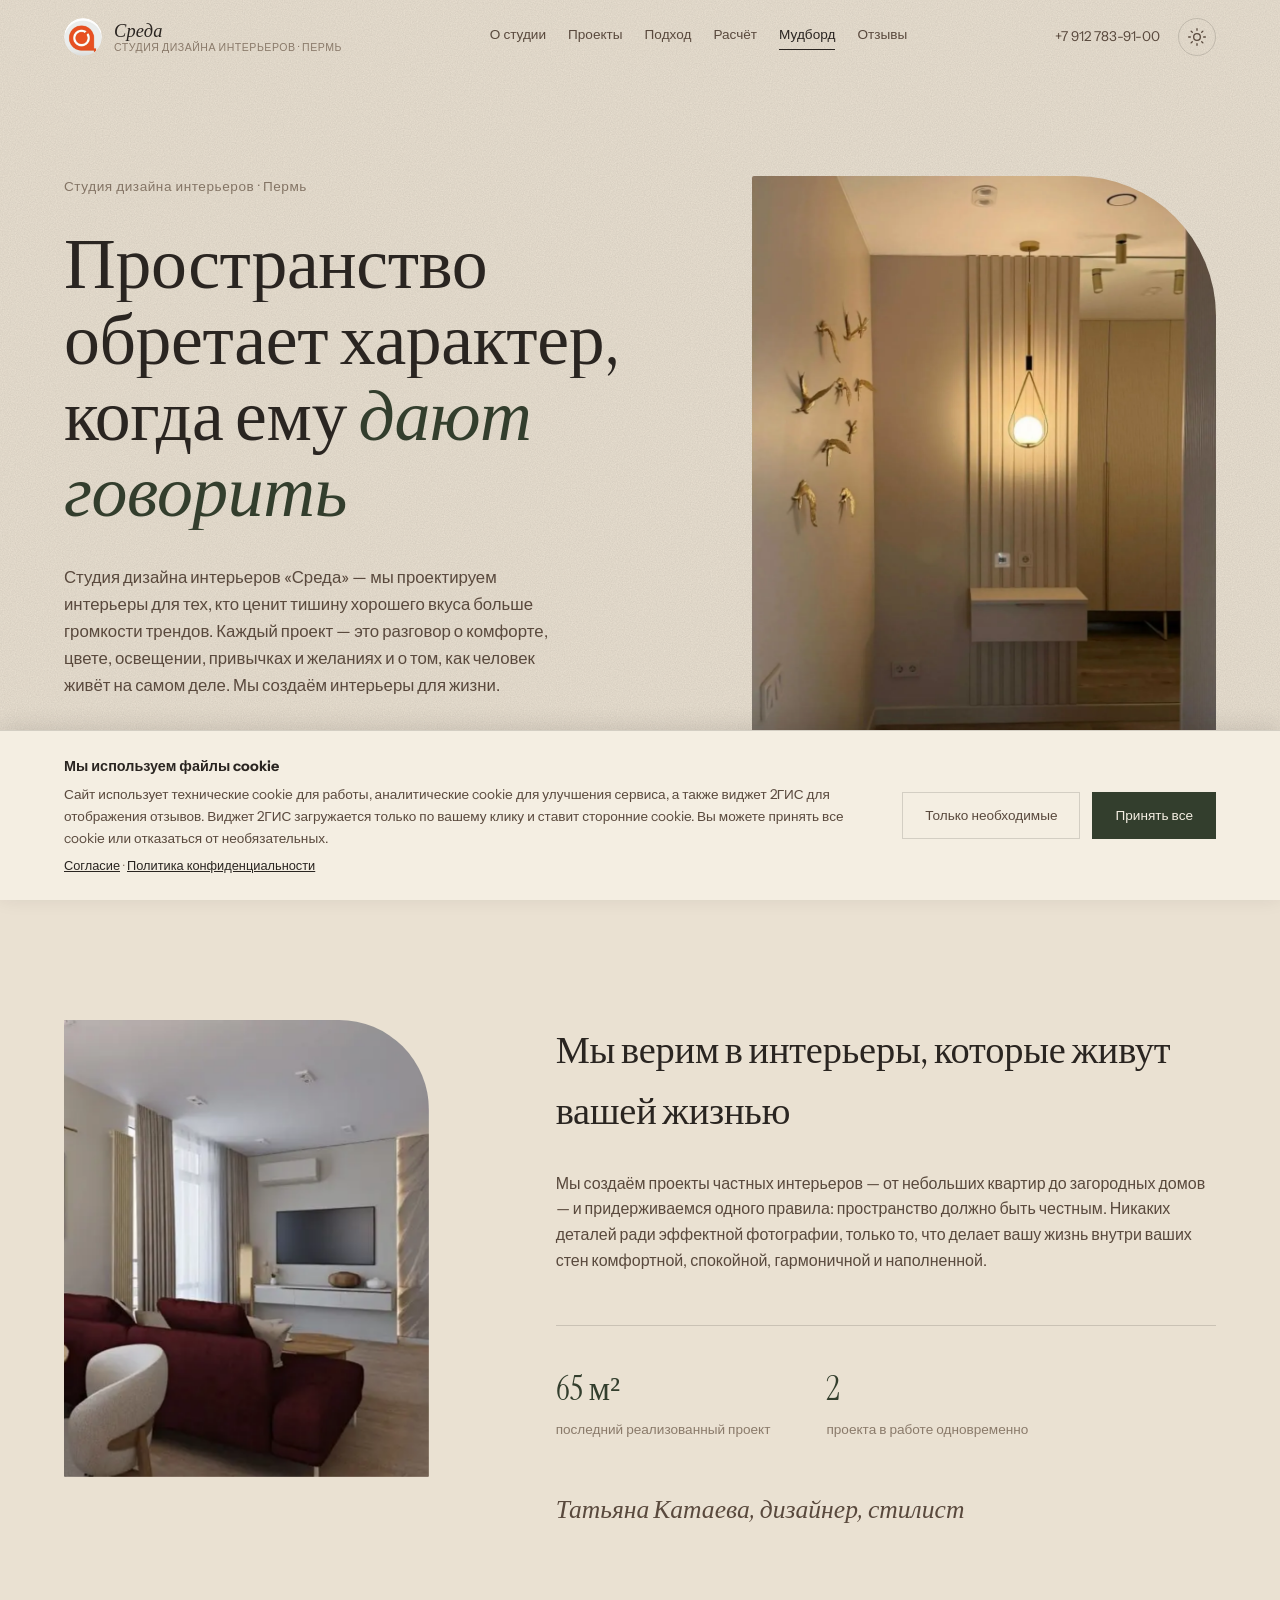
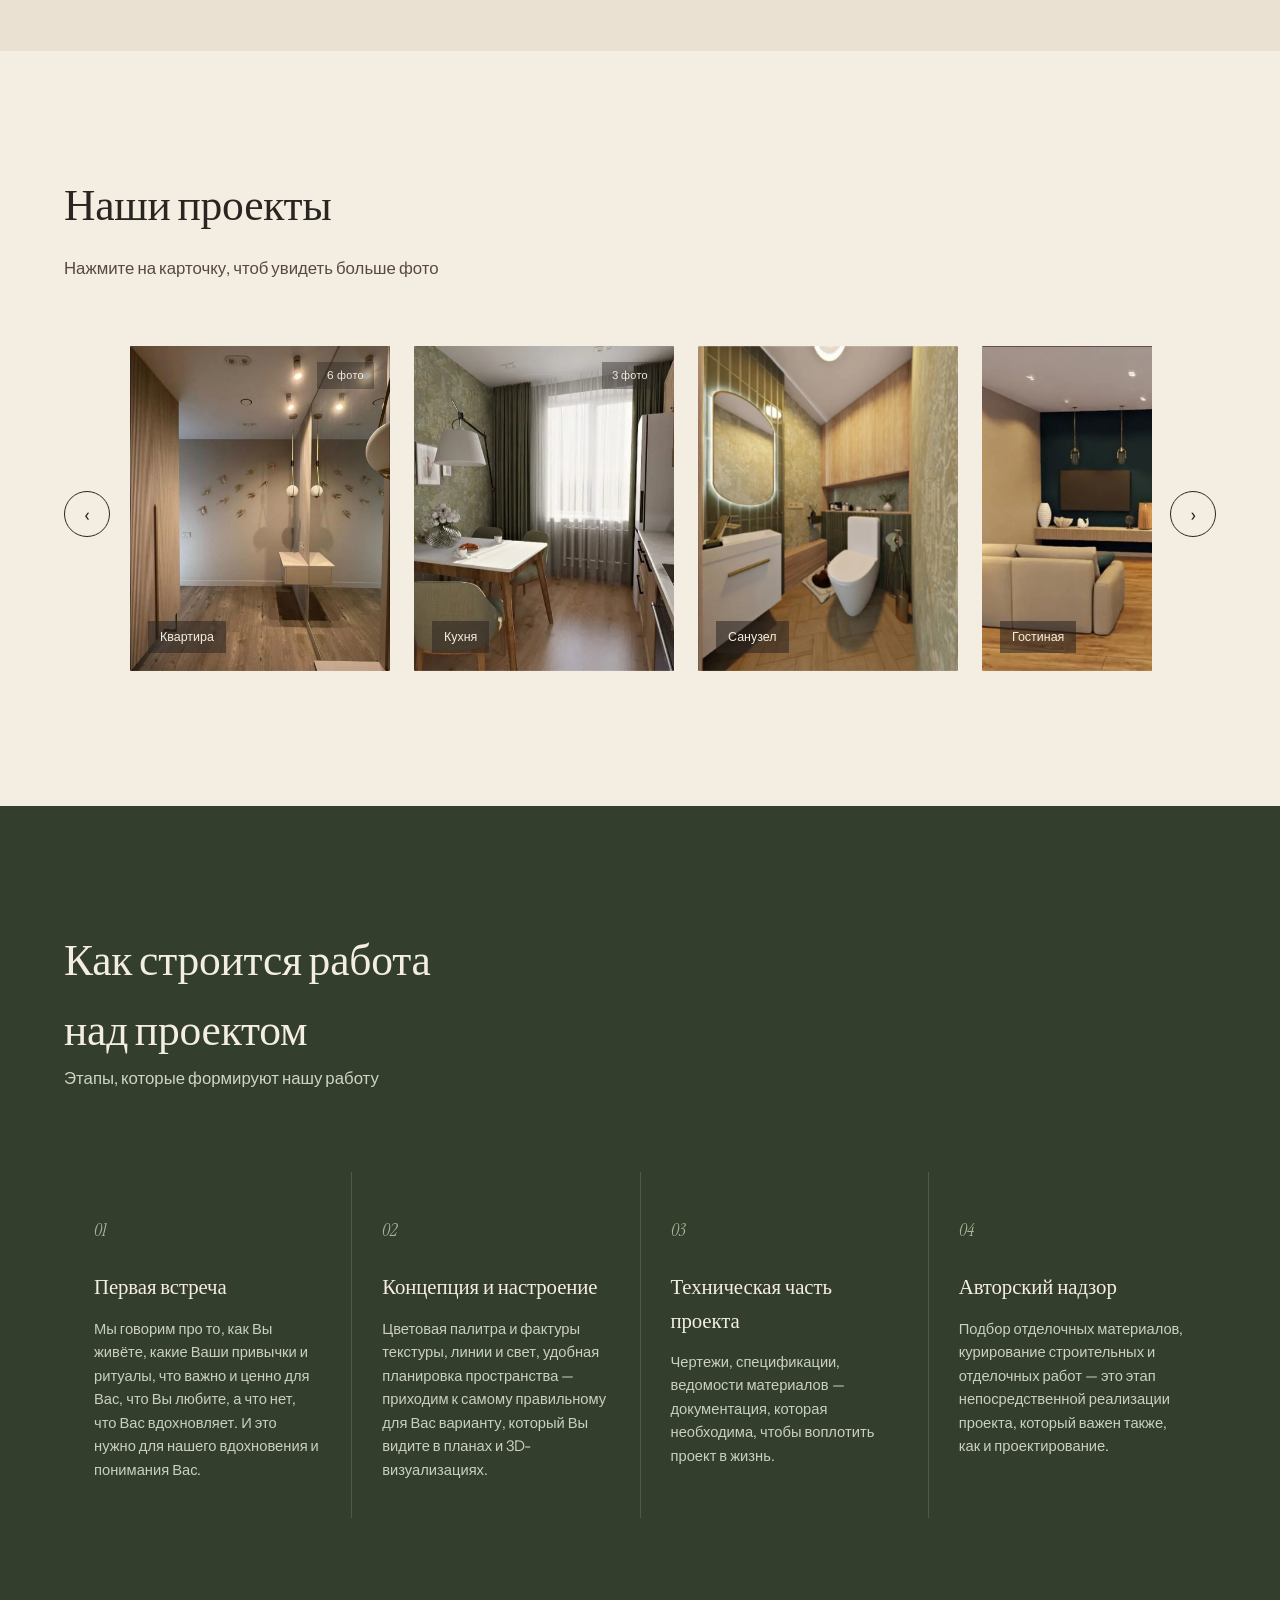
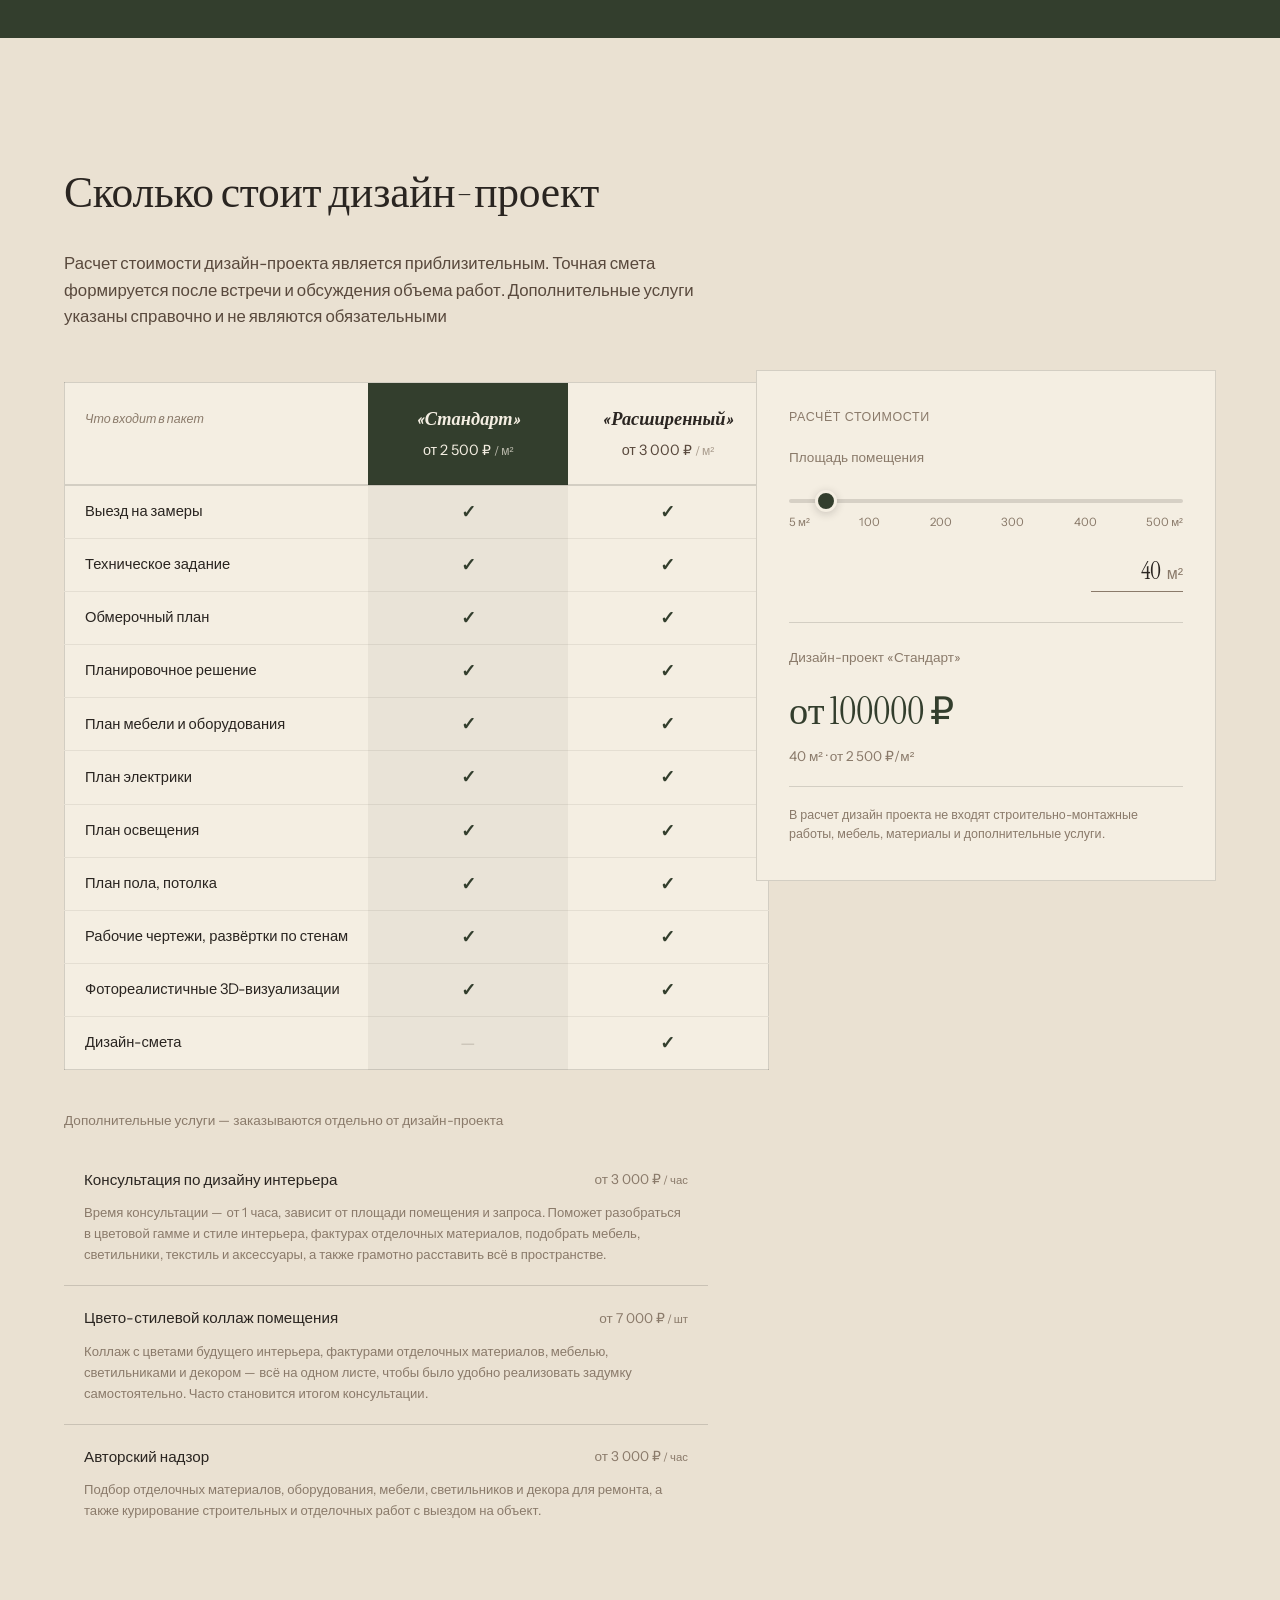
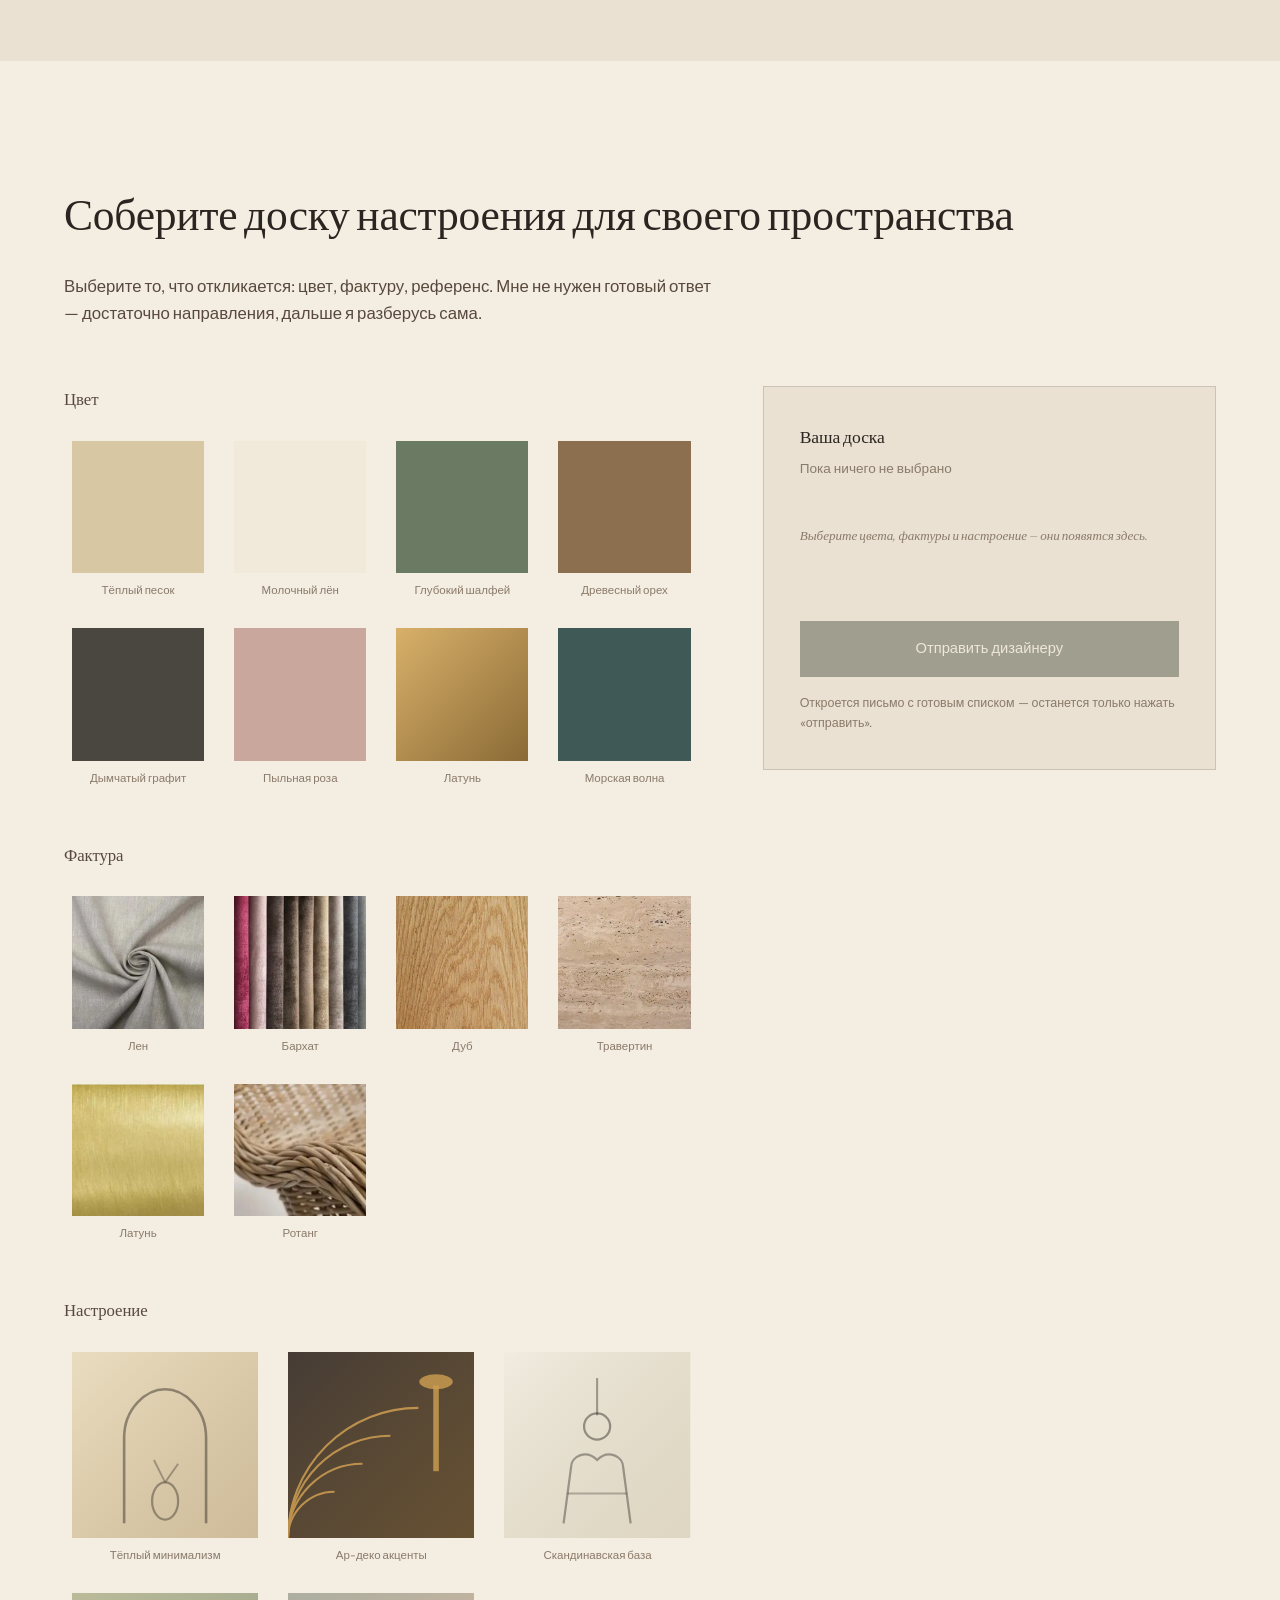
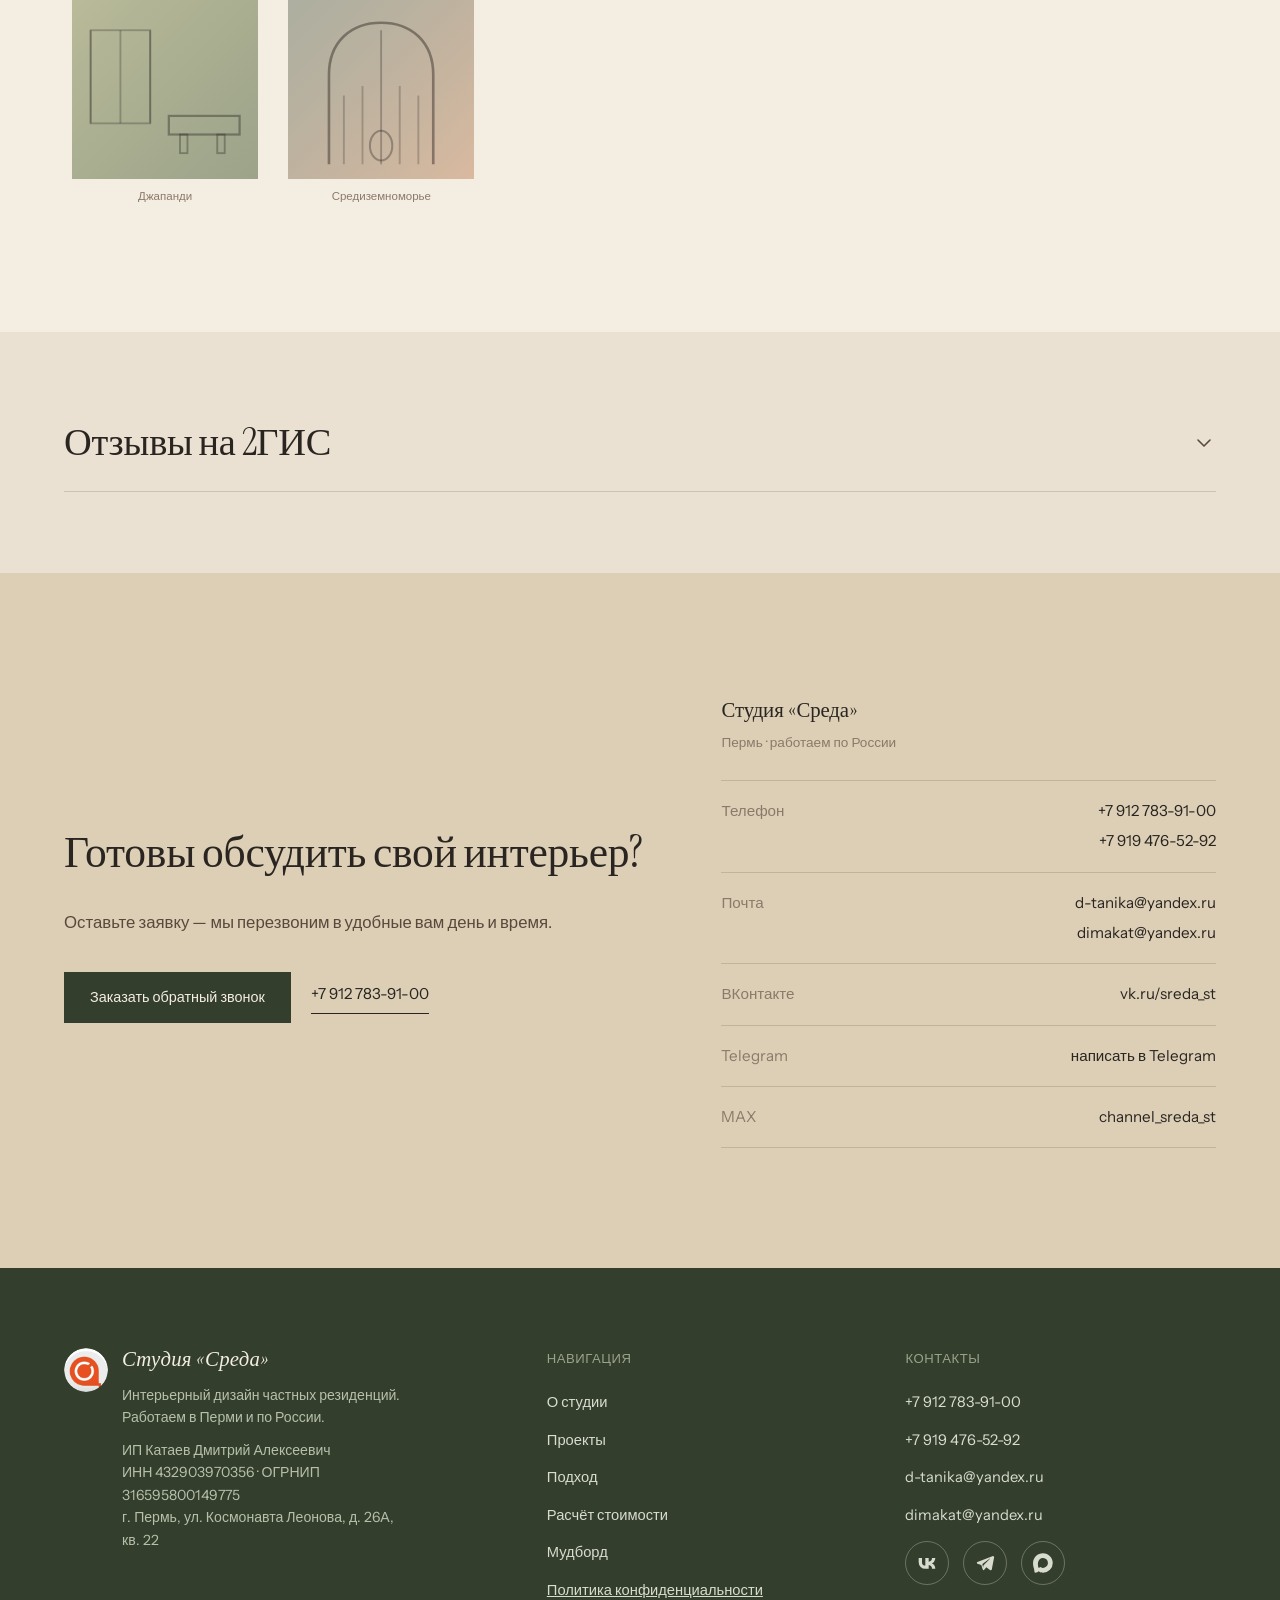
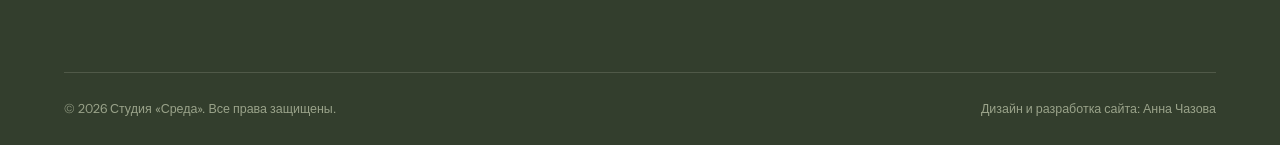
==== commit e00ffb00: "Добавлены реквизиты ИП в согласие, политику и футер" ====
--- a/index.html
+++ b/index.html
@@ -826,8 +826,8 @@
 </button>
     <h3 id="privacyTitle">Политика конфиденциальности</h3>
     <div class="policy-text">
-      <p><em>Ниже — типовой текст согласия на обработку персональных данных по 152-ФЗ «О персональных данных». Перед публикацией сайта впишите точные реквизиты организации (ИП/ООО, ИНН, ОГРН, юридический адрес) и, при необходимости, согласуйте текст с юристом.</em></p>
-      <p><strong>1. Оператор персональных данных</strong><br>Студия дизайна интерьеров «Среда» (далее — Оператор), г. Пермь. [Впишите ИП/ООО, ИНН, ОГРН, юридический адрес].</p>
+<p><em>Ниже — текст политики конфиденциальности в соответствии с Федеральным законом от 27.07.2006 № 152-ФЗ «О персональных данных».</em></p>
+<p><strong>1. Оператор персональных данных</strong><br>Индивидуальный предприниматель Катаев Дмитрий Алексеевич, ИНН 432903970356, ОГРНИП 316595800149775, зарегистрированный по адресу: г. Пермь, ул. Космонавта Леонова, д. 26А, кв. 22 (далее — Оператор).</p>
       <p><strong>2. Согласие на обработку</strong><br>Отправляя заявку через форму на сайте, пользователь подтверждает, что ознакомлен с настоящей политикой, и даёт согласие Оператору на обработку своих персональных данных (имя, номер телефона, содержание обращения) в соответствии с Федеральным законом от 27.07.2006 № 152-ФЗ «О персональных данных».</p>
       <p><strong>3. Цели обработки</strong><br>Связь с пользователем для консультирования по услугам студии, подготовки коммерческого предложения и дизайн-проекта, информирования о ходе заявки.</p>
       <p><strong>4. Действия с данными</strong><br>Сбор, запись, систематизация, хранение, уточнение, использование, передача (только внутри Оператора), обезличивание, блокирование, удаление и уничтожение персональных данных — как с использованием средств автоматизации, так и без них.</p>
@@ -848,10 +848,9 @@
     </button>
     <h3 id="consentTitle">Согласие на обработку персональных данных</h3>
     <div class="policy-text">
-      <p><em>Редакция от [ДД.ММ.ГГГГ]</em></p>
-
-      <p>Я, действуя свободно, своей волей и в своём интересе, даю согласие <strong>Индивидуальному предпринимателю [ФАМИЛИЯ ИМЯ ОТЧЕСТВО ПОЛНОСТЬЮ]</strong>, ИНН [ИНН], ОГРНИП [ОГРНИП], зарегистрированному по адресу: [АДРЕС РЕГИСТРАЦИИ] (далее — Оператор), на обработку моих персональных данных на следующих условиях.</p>
-
+      <p><em>Редакция от 09.10.2026</em></p>
+
+      <p>Я, действуя свободно, своей волей и в своём интересе, даю согласие <strong>Индивидуальному предпринимателю Катаеву Дмитрию Алексеевичу</strong>, ИНН 432903970356, ОГРНИП 316595800149775, зарегистрированному по адресу: г. Пермь, ул. Космонавта Леонова, д. 26А, кв. 22 (далее — Оператор), на обработку моих персональных данных на следующих условиях.</p>
       <p><strong>1. Цель обработки</strong><br>
       Связь со мной для консультирования по услугам дизайна интерьеров, подготовка коммерческого предложения и заключение договора на оказание услуг.</p>
 
@@ -920,10 +919,15 @@
     <div class="footer-grid">
       <div class="footer-brand">
 <img class="logo-mark" src="images/img-01.png" alt="Логотип студии «Среда»" loading="lazy">
-        <div class="footer-brand-text">
-          <span class="brand">Студия «Среда»</span>
-          <p>Интерьерный дизайн частных резиденций. Работаем в Перми и по России.</p>
-        </div>
+       <div class="footer-brand-text">
+  <span class="brand">Студия «Среда»</span>
+  <p>Интерьерный дизайн частных резиденций. Работаем в Перми и по России.</p>
+  <p class="footer-requisites">
+    ИП Катаев Дмитрий Алексеевич<br>
+    ИНН 432903970356 · ОГРНИП 316595800149775<br>
+    г. Пермь, ул. Космонавта Леонова, д. 26А, кв. 22
+  </p>
+</div>
       </div>
       <div class="footer-links">
         <p class="footer-title">НАВИГАЦИЯ</p>
--- a/style.css
+++ b/style.css
@@ -2380,4 +2380,11 @@
   .reviews-2gis-link {
     text-align: left;
   }
+}
+/* ================= РЕКВИЗИТЫ В ФУТЕРЕ ================= */
+.footer-requisites {
+  font-size: 0.78rem;
+  line-height: 1.6;
+  color: #9aa38a;
+  margin-top: 14px;
 }
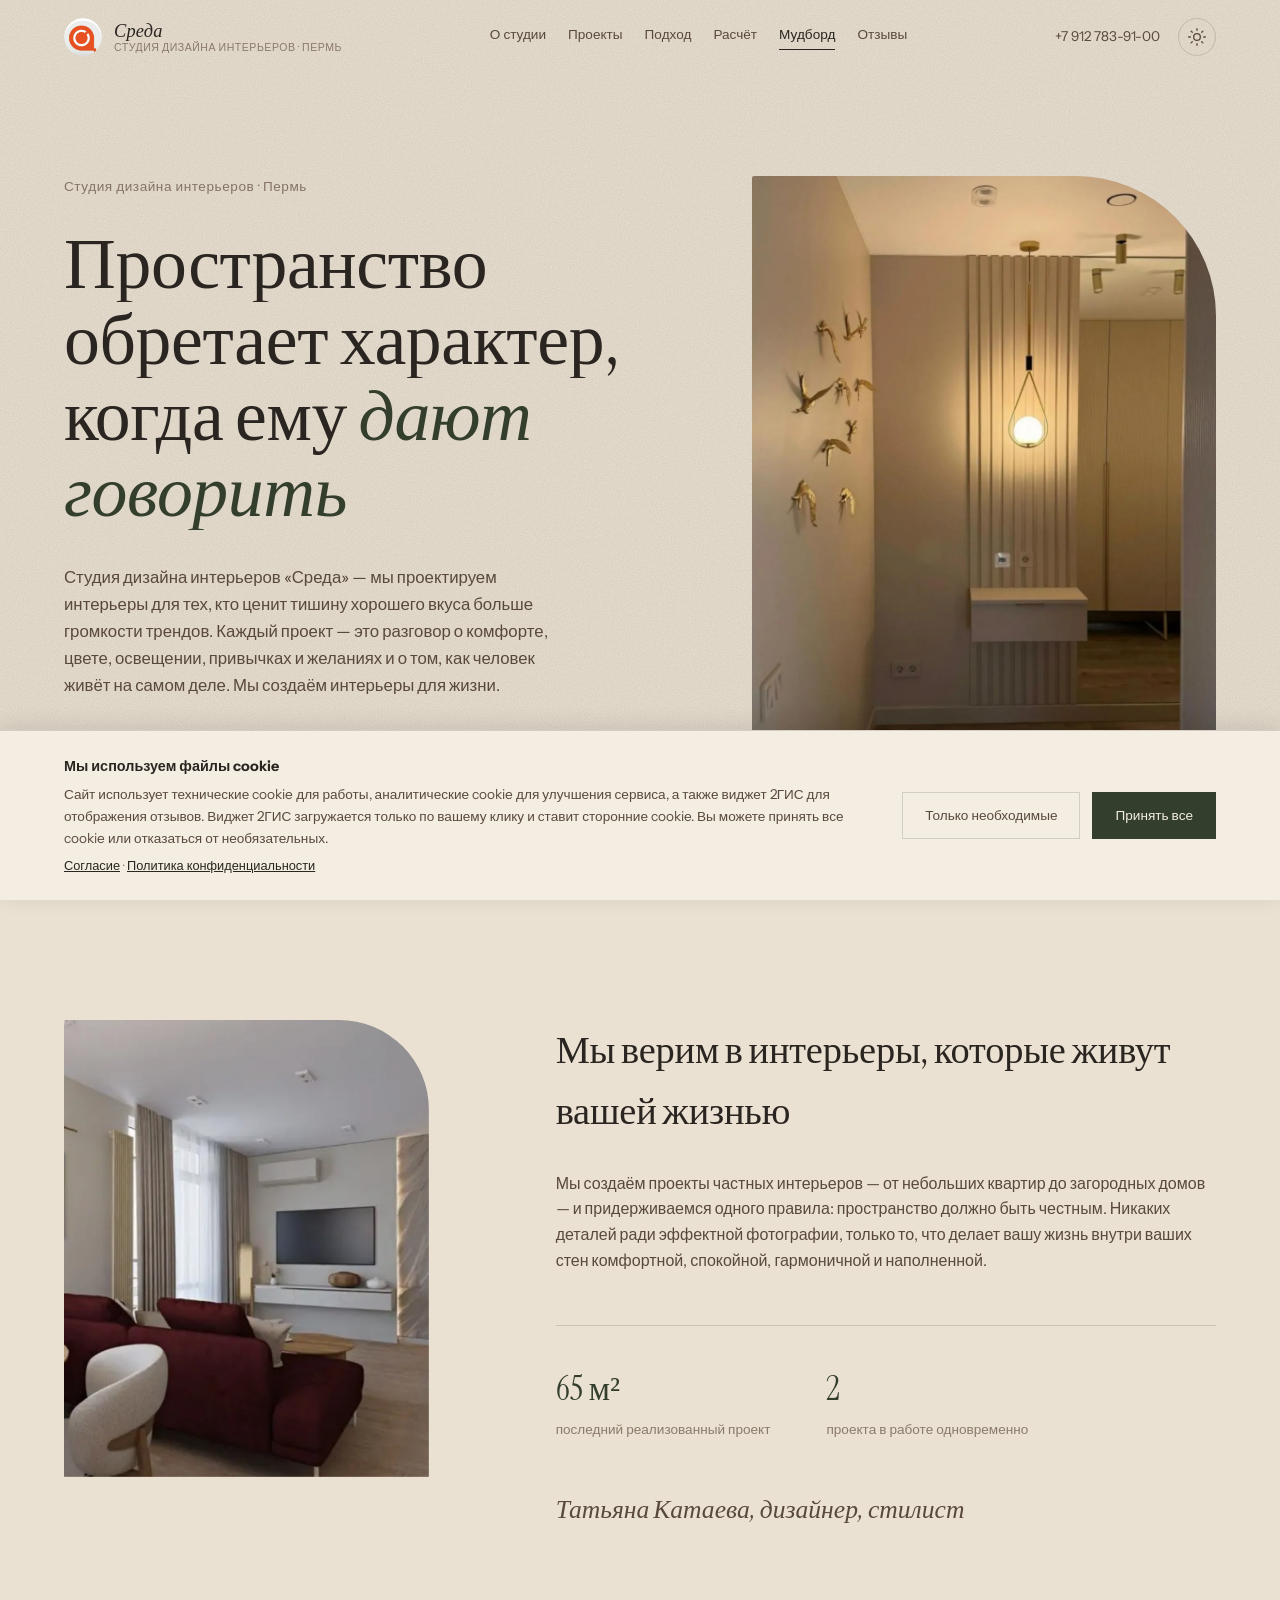
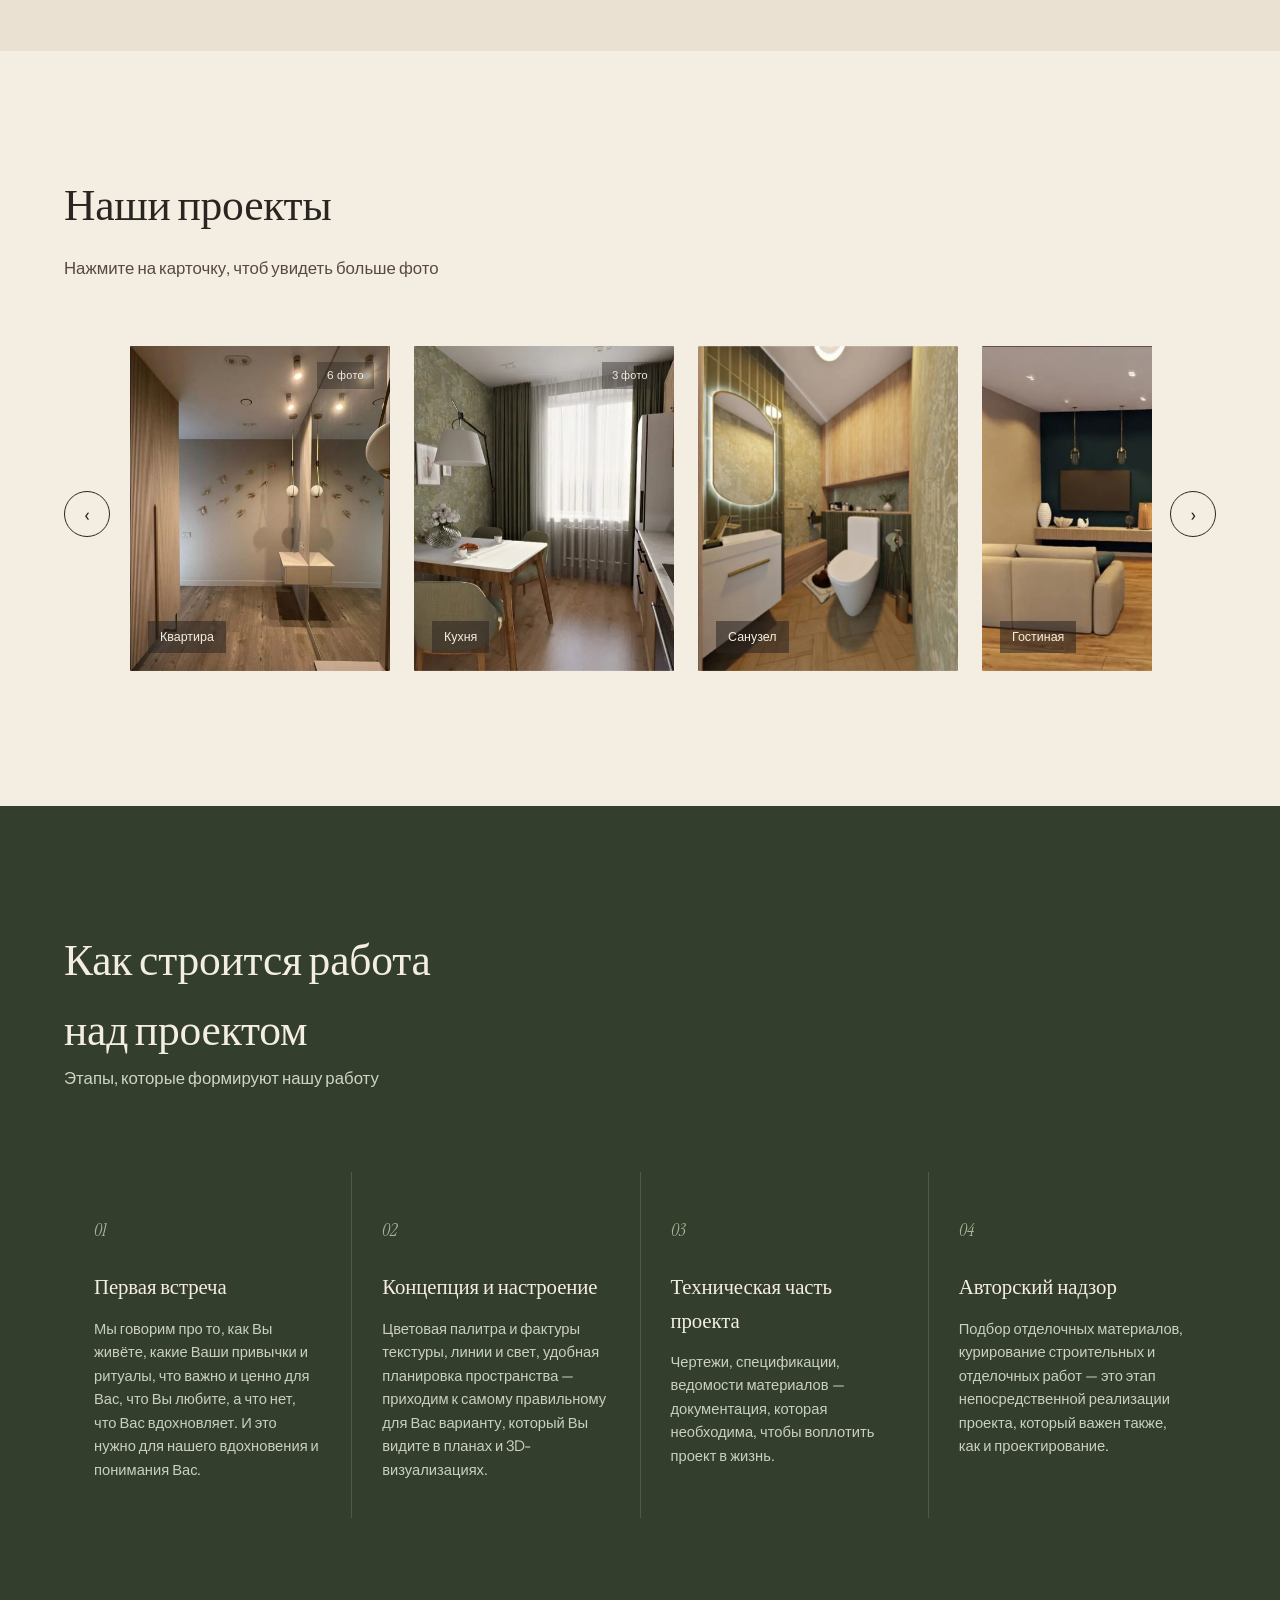
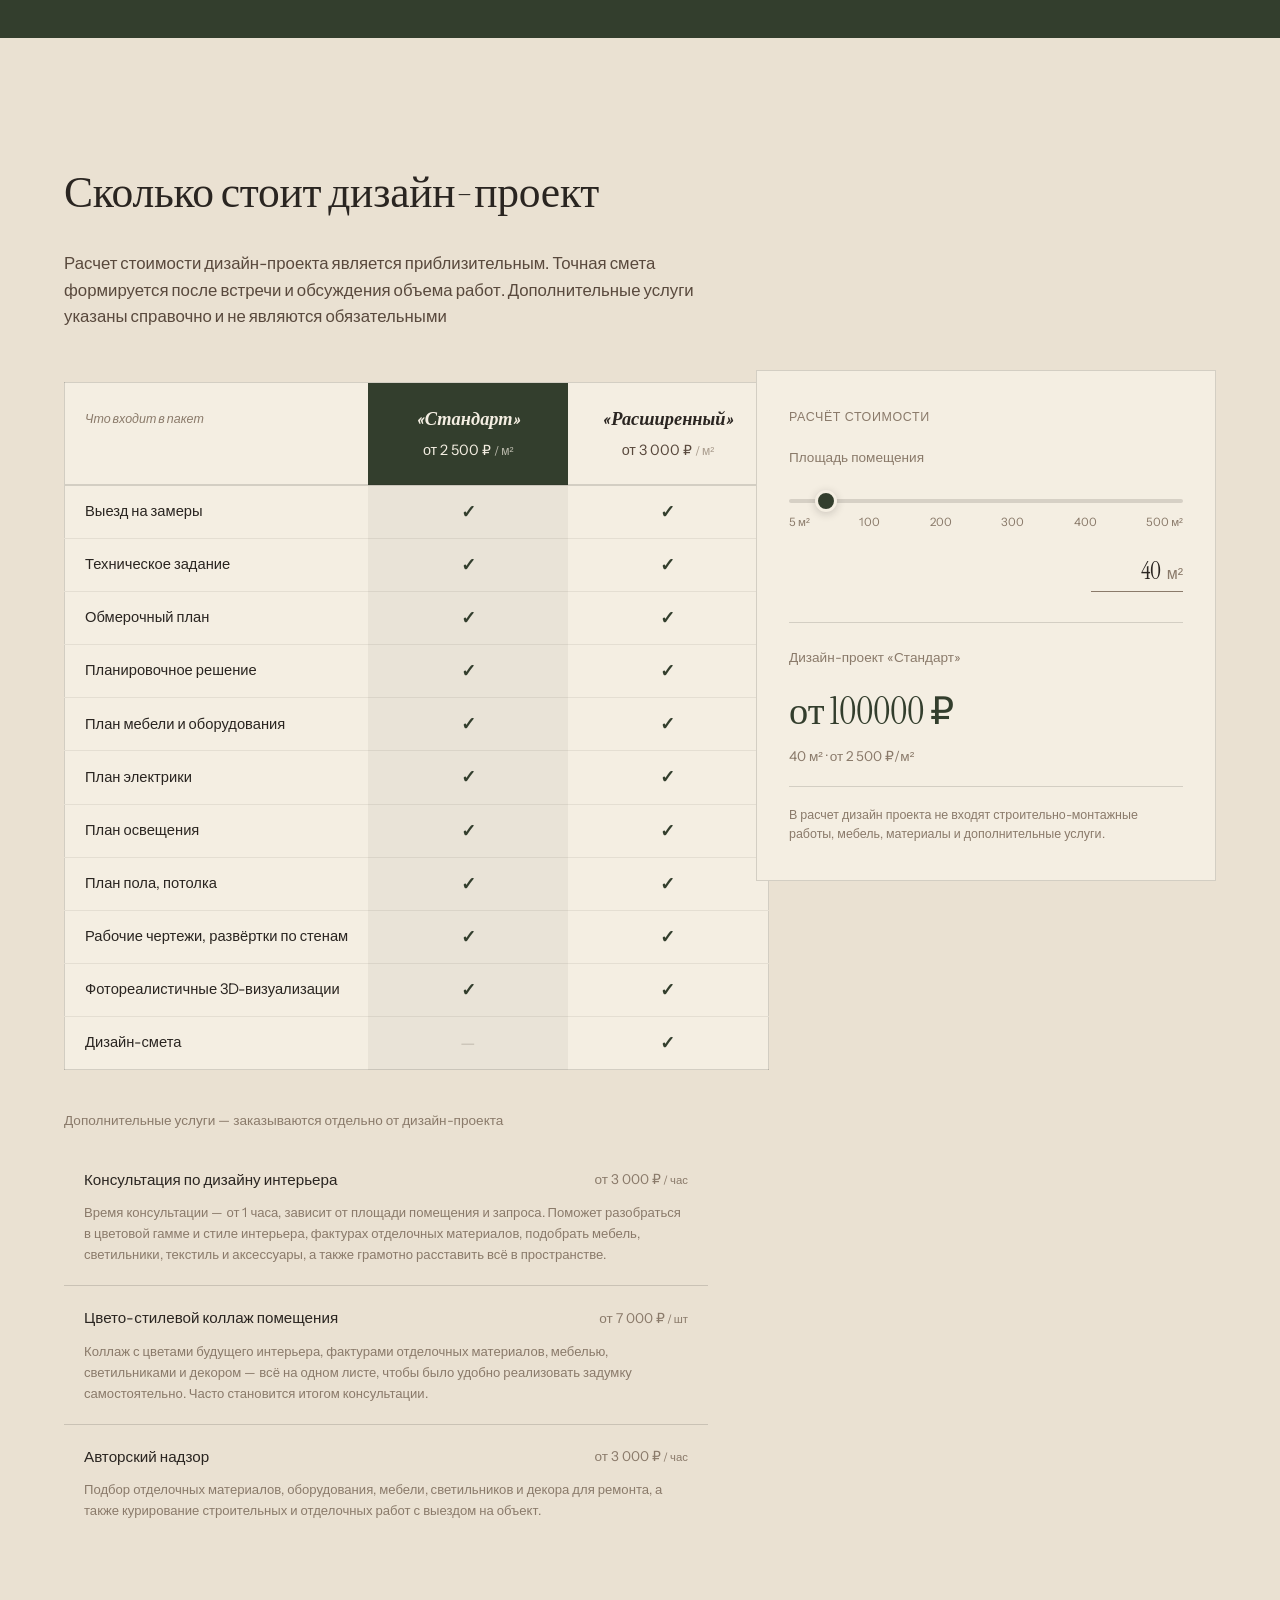
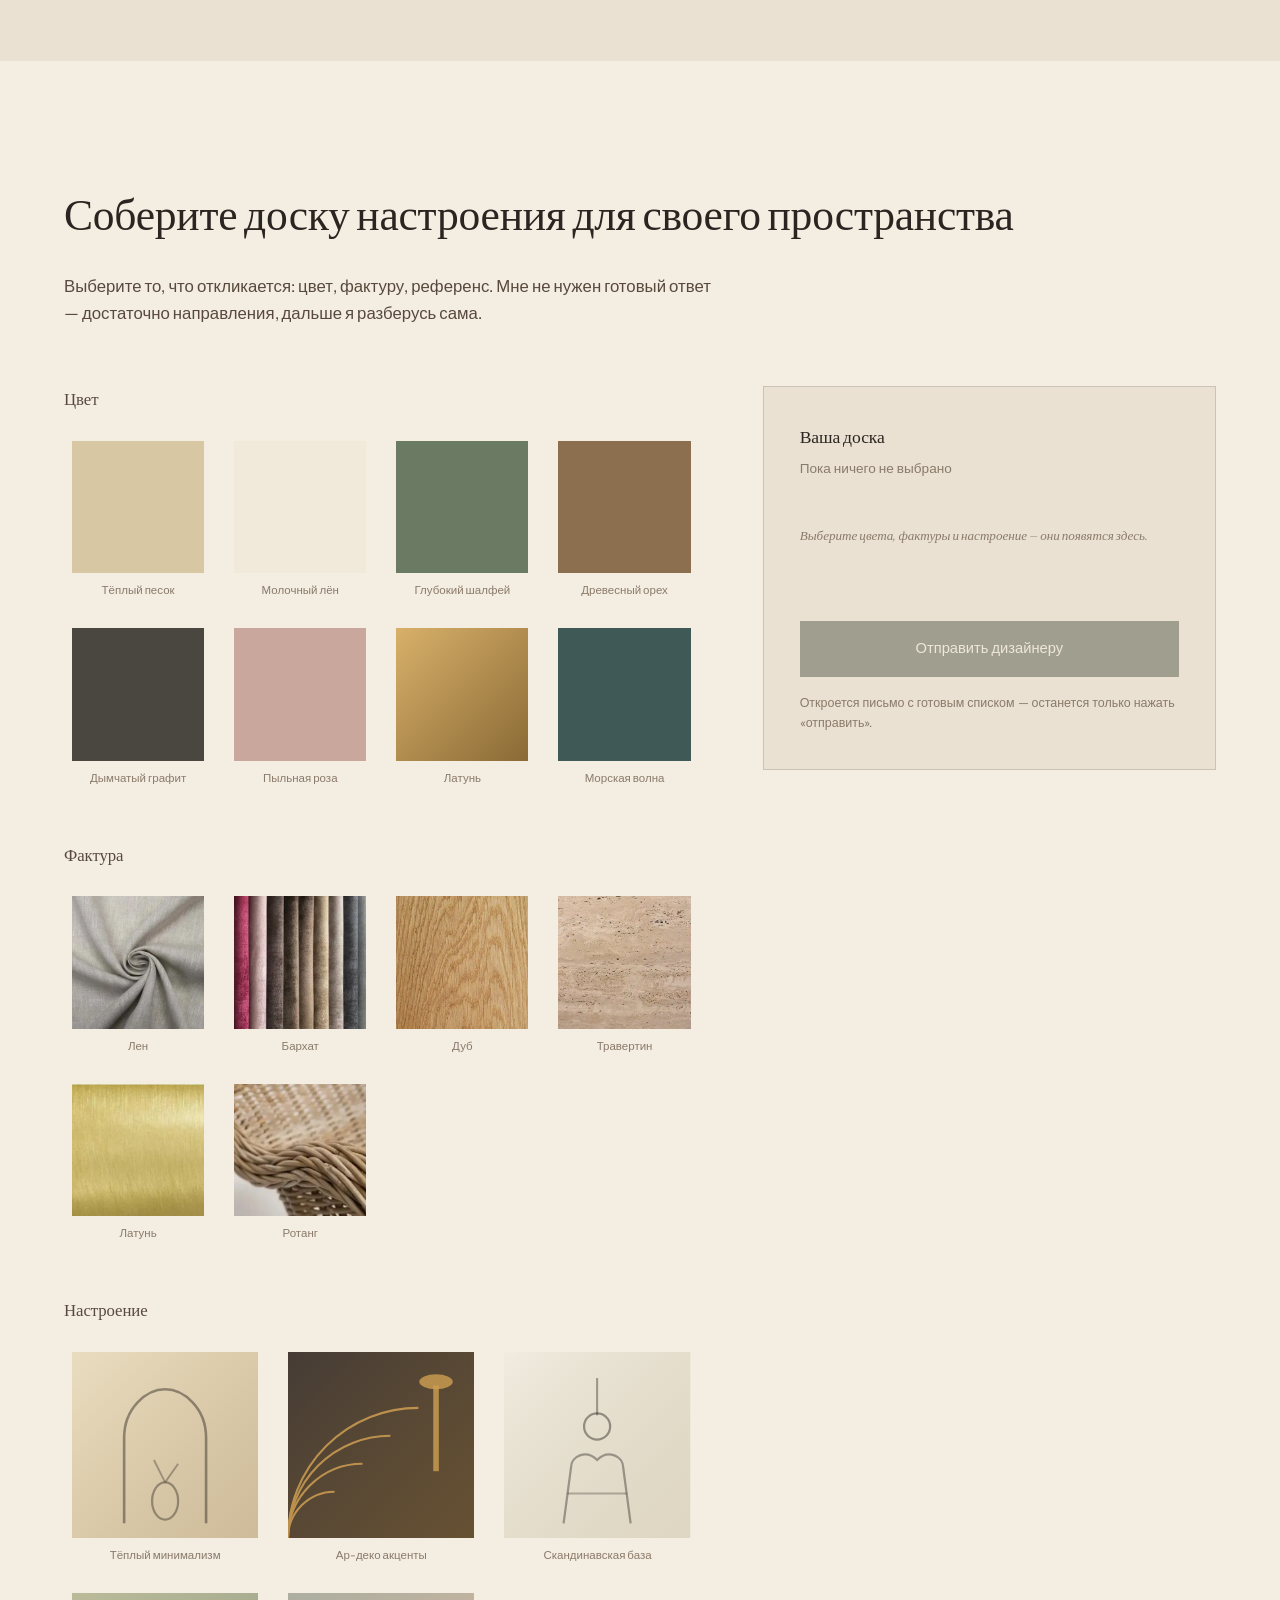
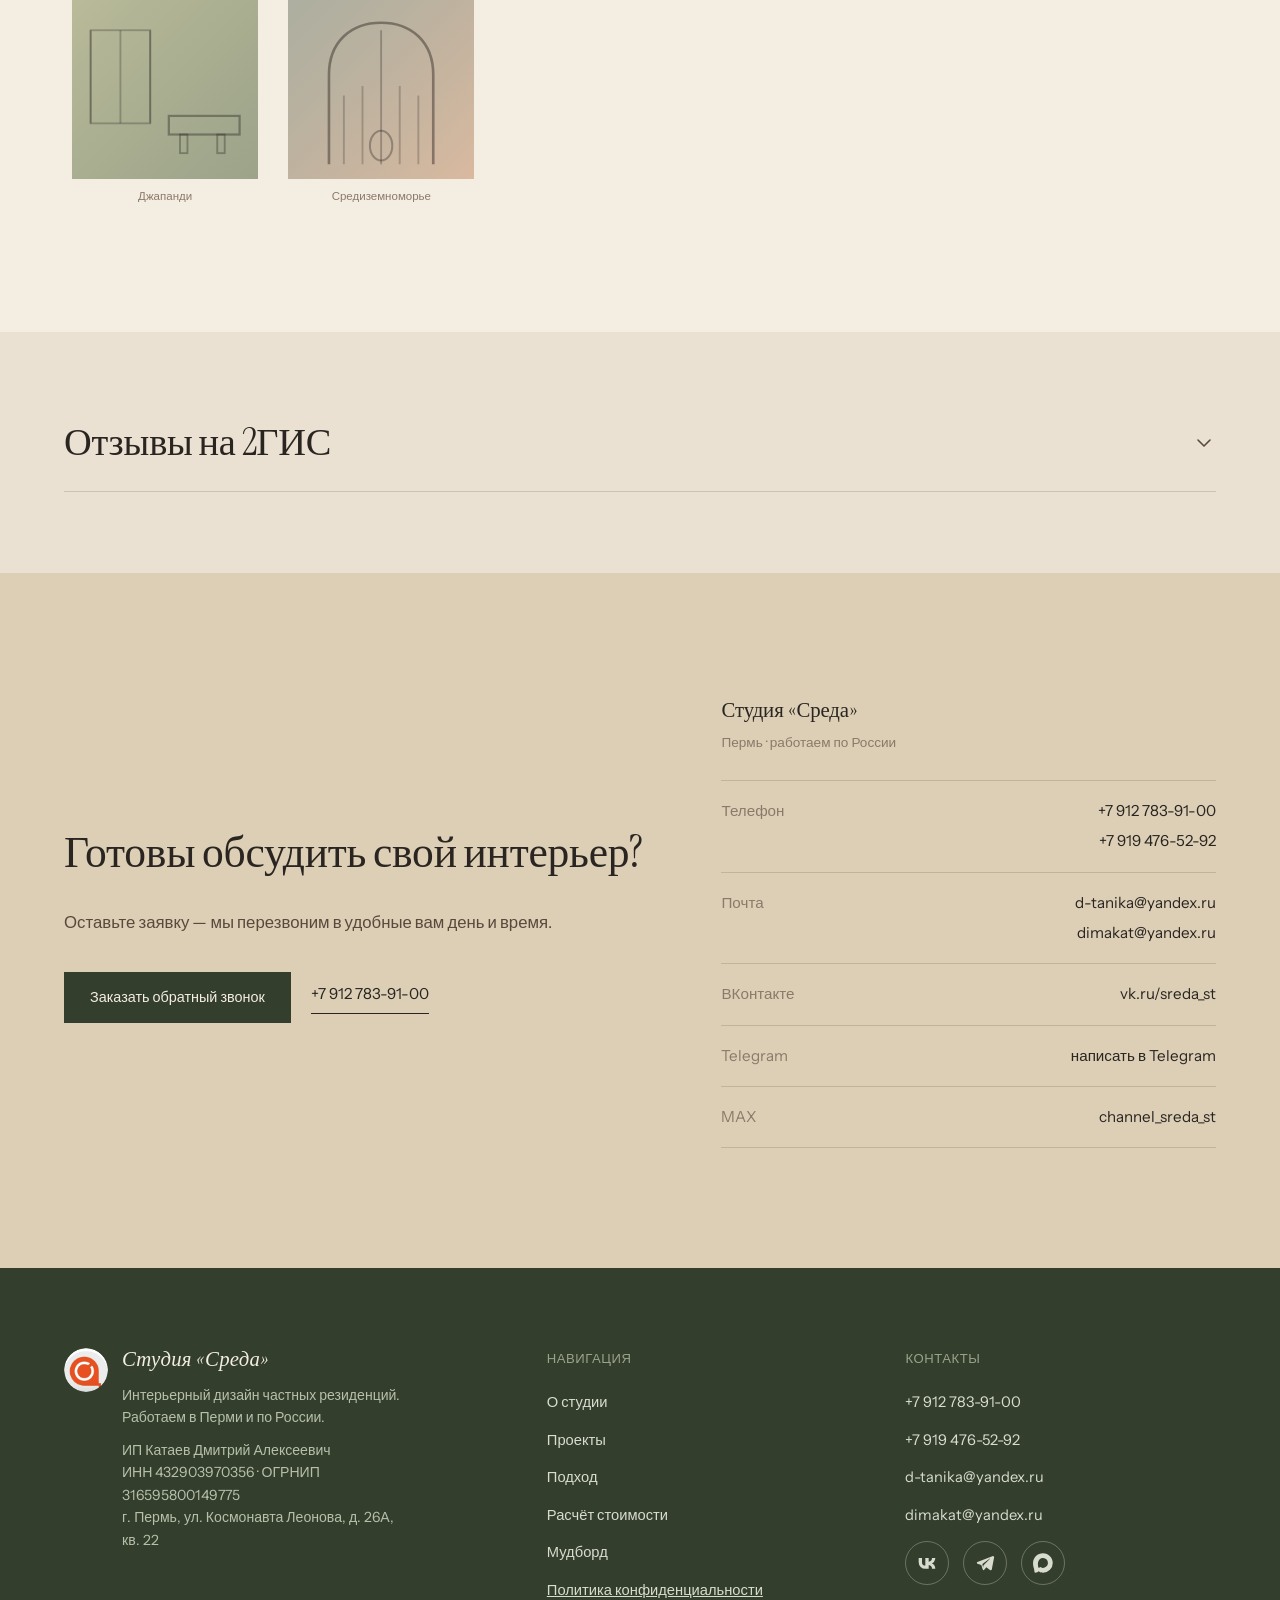
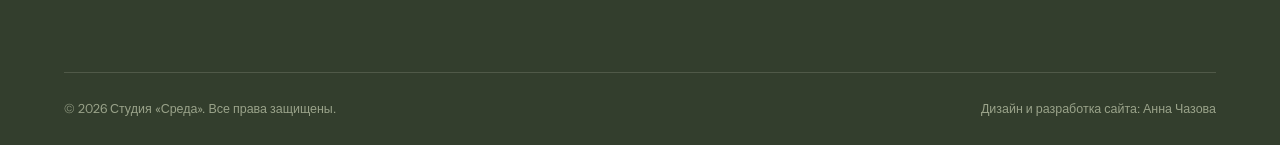
==== commit 4c92f71d: "fix: в twitter:image" заменено фото на актуальное" ====
--- a/index.html
+++ b/index.html
@@ -27,7 +27,7 @@
 <meta name="twitter:card" content="summary_large_image">
 <meta name="twitter:title" content="Студия дизайна «Среда» — Пермь">
 <meta name="twitter:description" content="Студия дизайна интерьеров «Среда» в Перми. Создаём интерьеры для жизни — от уютных квартир до загородных домов.">
-<meta name="twitter:image" content="https://annachazova985-oss.github.io/Portfolio/images/img-03.webp">
+<meta name="twitter:image" content="https://annachazova985-oss.github.io/Portfolio/images/about.webp">
 
 <!-- Описание для поиска (SEO) -->
 <meta name="description" content="Студия дизайна интерьеров «Среда» в Перми. Мы создаём интерьеры для жизни.">
@@ -307,11 +307,13 @@
       <p class="lede">Нажмите на карточку, чтоб увидеть больше фото</p>
 
       <div class="carousel-wrap">
-        <button class="car-btn" id="carPrev" aria-label="Предыдущий проект">‹</button>
-        <div class="carousel-track" id="carTrack"></div>
-        <button class="car-btn" id="carNext" aria-label="Следующий проект">›</button>
-      </div>
-    </div>
+  <button class="car-btn" id="carPrev" aria-label="Предыдущий проект">‹</button>
+  <div class="carousel-track" id="carTrack"></div>
+  <button class="car-btn" id="carNext" aria-label="Следующий проект">›</button>
+</div>
+
+<!-- Точки-пагинация для карусели проектов (только на мобильном) -->
+<div class="carousel-dots" id="carouselDots" aria-hidden="true"></div>
   </section>
 
   <!-- ================= APPROACH ================= -->
--- a/style.css
+++ b/style.css
@@ -2096,9 +2096,12 @@
 
 @media (max-width: 768px) {
   .lightbox { padding: 60px 20px; }
-  .lightbox-nav { width: 40px; height: 40px; font-size: 1.4rem; }
-  .lightbox-prev { left: 8px; }
-  .lightbox-next { right: 8px; }
+  
+  /* Скрываем стрелки — на мобильном листаем свайпом */
+  .lightbox-nav {
+    display: none;
+  }
+  
   .lightbox-close { top: 12px; right: 12px; width: 38px; height: 38px; }
   .lightbox-content img { max-height: calc(100vh - 140px); }
 }
@@ -2387,4 +2390,52 @@
   line-height: 1.6;
   color: #9aa38a;
   margin-top: 14px;
+}
+/* ================= ТОЧКИ-ПАГИНАЦИЯ ДЛЯ КАРУСЕЛИ ПРОЕКТОВ ================= */
+/* Показываем только на мобильном, где нет кнопок ‹ › */
+.carousel-dots {
+  display: none;
+}
+
+@media (max-width: 768px) {
+  .carousel-dots {
+    display: flex;
+    justify-content: center;
+    align-items: center;
+    gap: 10px;
+    margin-top: 24px;
+    flex-wrap: wrap;
+  }
+
+  .carousel-dot {
+    width: 8px;
+    height: 8px;
+    border-radius: 50%;
+    background: transparent;
+    border: 1px solid var(--ink-faint);
+    cursor: pointer;
+    padding: 0;
+    transition: background .25s ease, border-color .25s ease, transform .25s ease;
+  }
+
+  .carousel-dot:hover {
+    border-color: var(--ink);
+  }
+
+  .carousel-dot.active {
+    background: var(--accent-deep);
+    border-color: var(--accent-deep);
+    transform: scale(1.2);
+  }
+
+  /* Увеличиваем зону клика для удобства на тач-устройствах */
+  .carousel-dot::before {
+    content: '';
+    position: absolute;
+    inset: -10px;
+  }
+
+  .carousel-dot {
+    position: relative;
+  }
 }
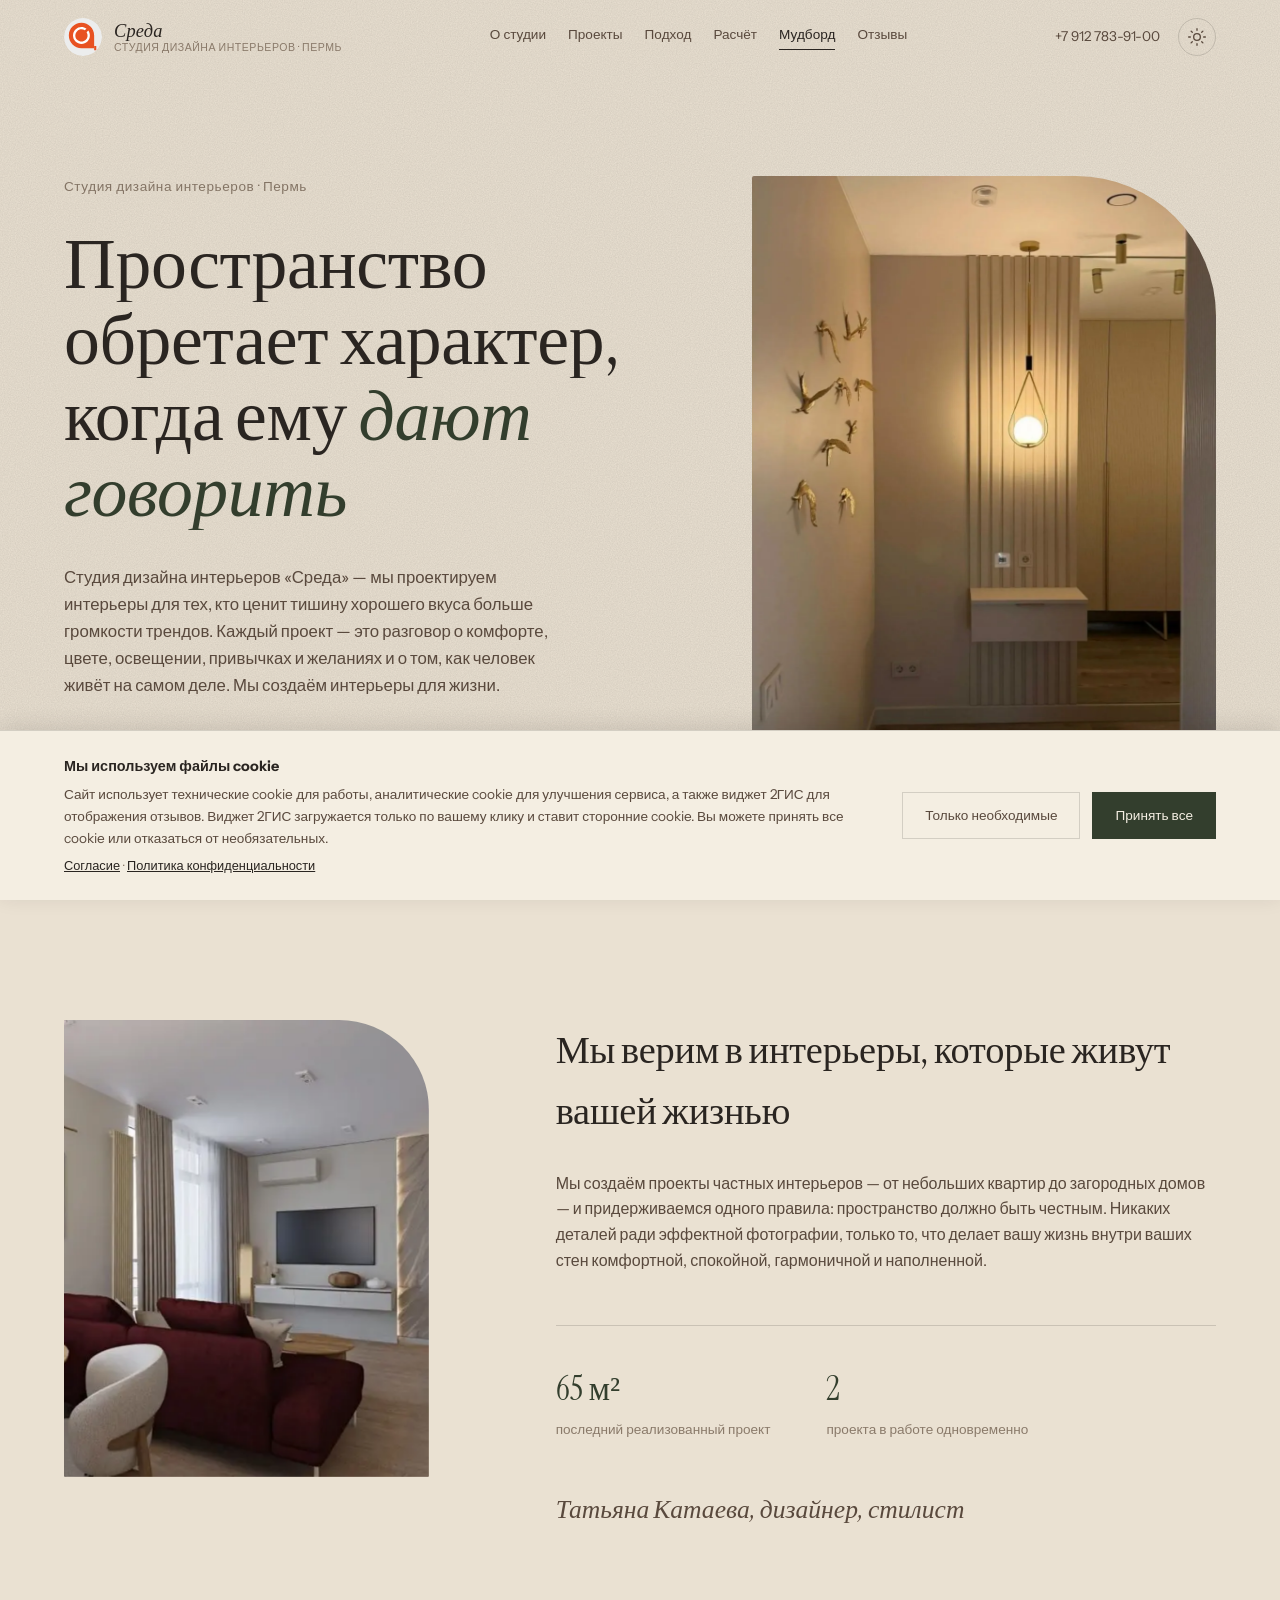
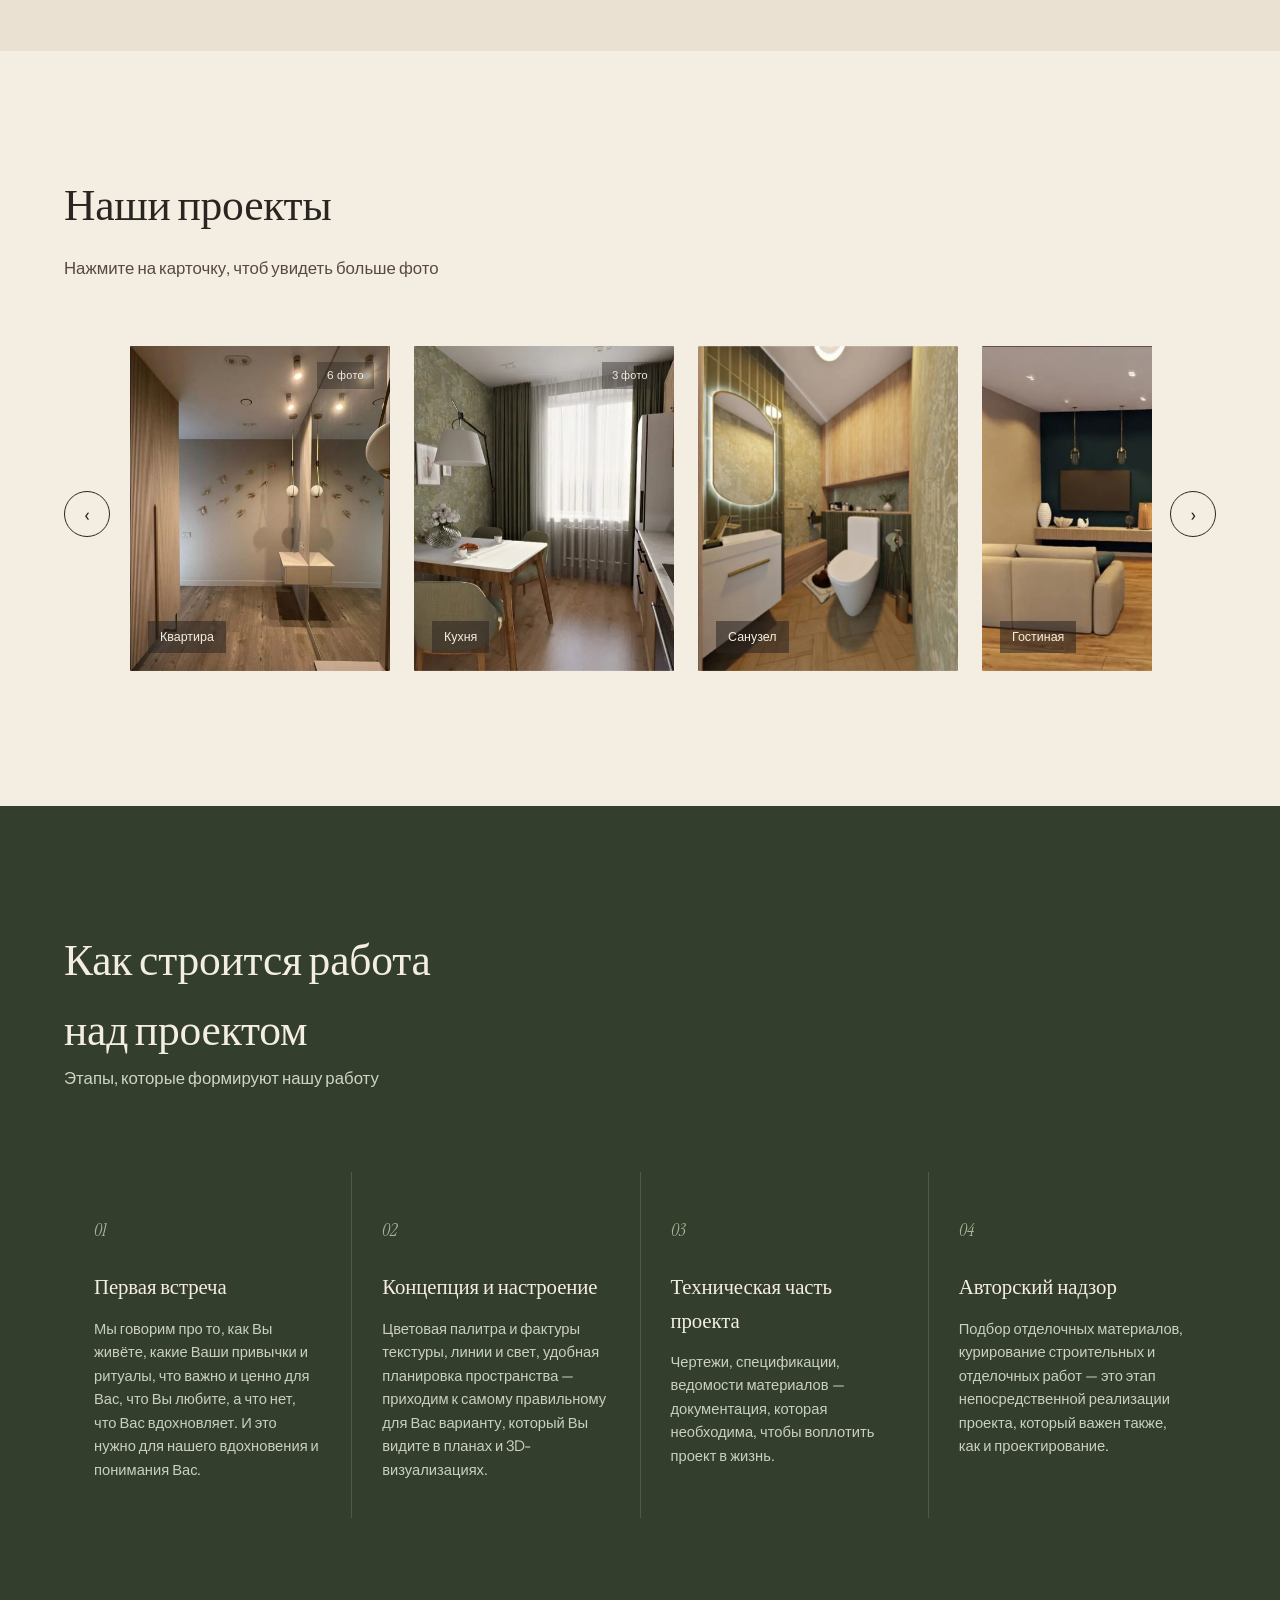
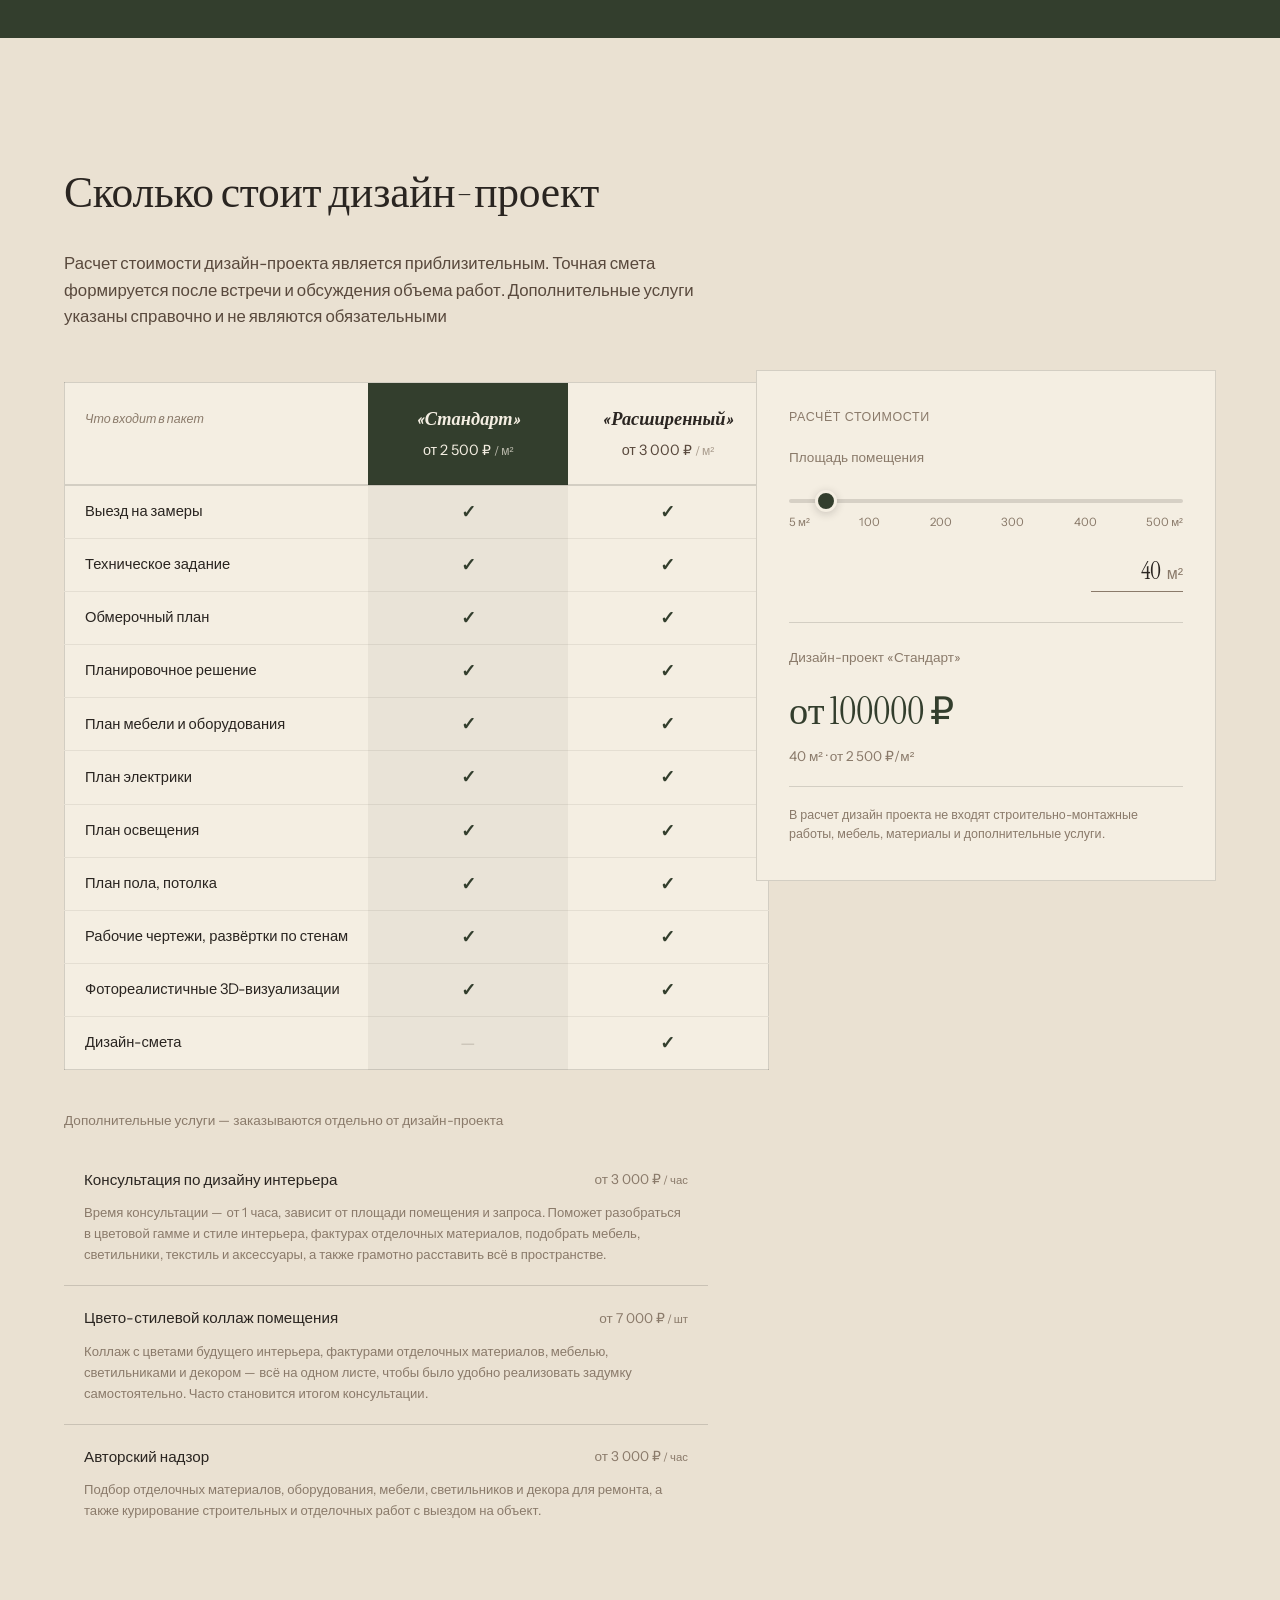
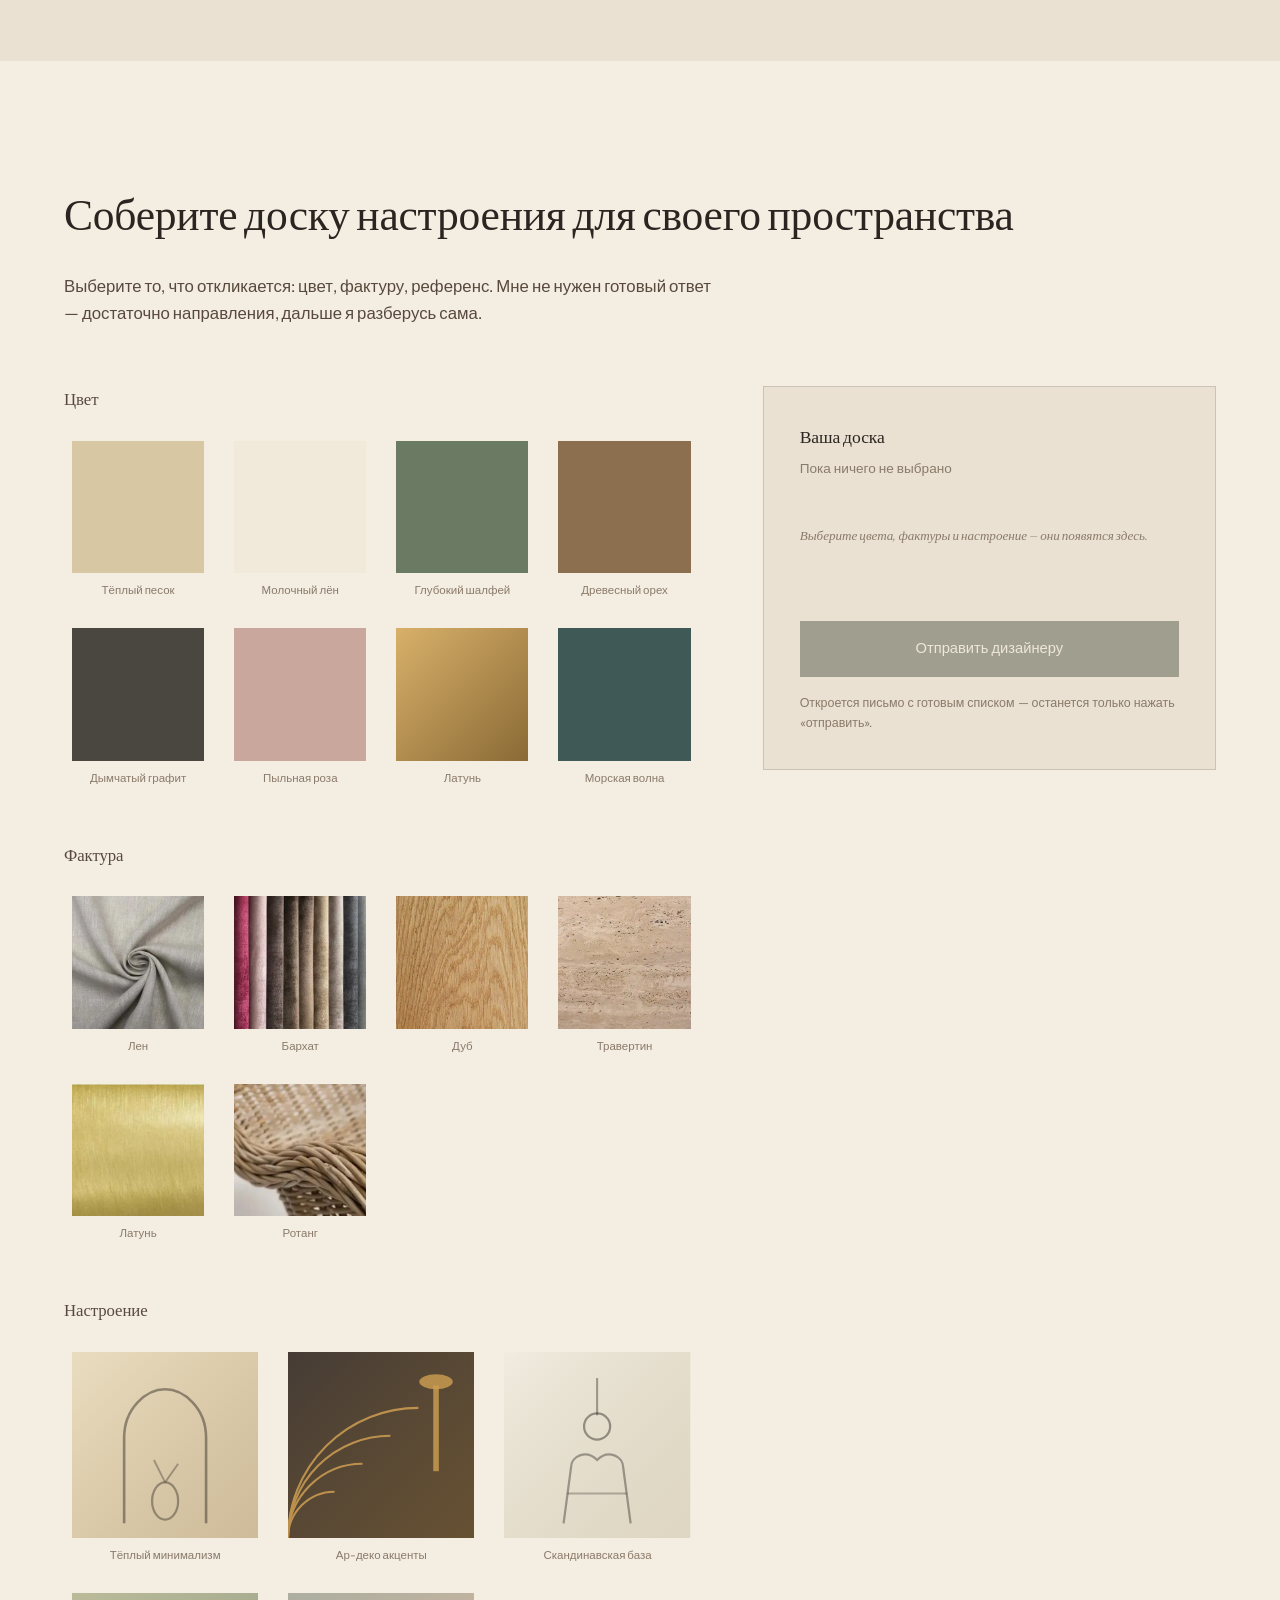
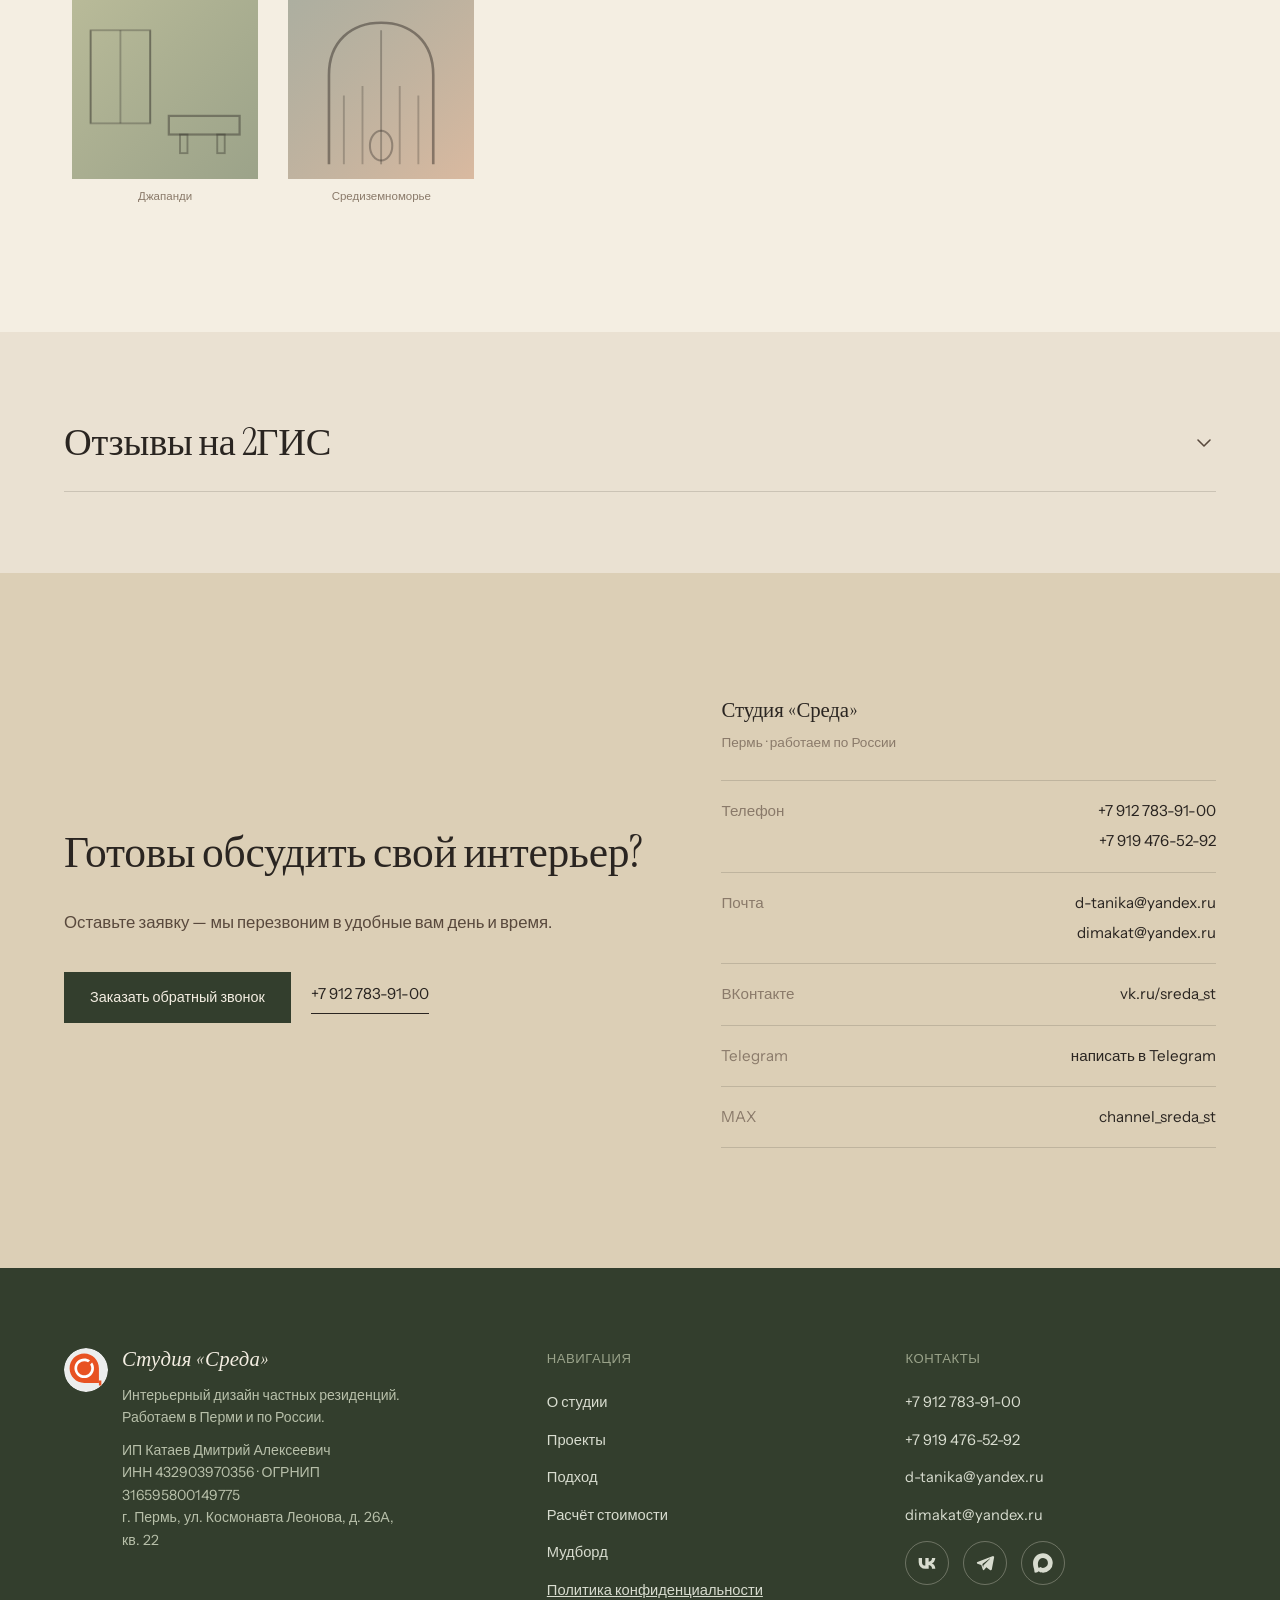
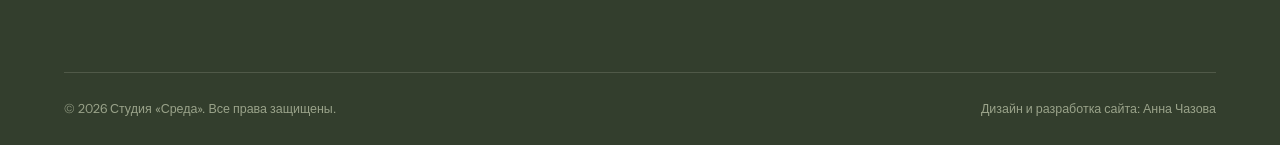
==== commit 1c9cfea0: "Обновлён favicon под новый логотип svg, удалены устаревшие файлы" ====
--- a/index.html
+++ b/index.html
@@ -31,8 +31,8 @@
 
 <!-- Описание для поиска (SEO) -->
 <meta name="description" content="Студия дизайна интерьеров «Среда» в Перми. Мы создаём интерьеры для жизни.">
-<link rel="icon" type="image/png" sizes="32x32" href="favicon-32x32.png">
-<link rel="icon" type="image/png" sizes="16x16" href="favicon-16x16.png">
+<link rel="icon" type="image/svg+xml" href="favicon.svg">
+<link rel="icon" type="image/png" sizes="96x96" href="favicon-96x96.png">
 <link rel="icon" href="favicon.ico">
 <link rel="apple-touch-icon" sizes="180x180" href="apple-touch-icon.png">
 <link rel="manifest" href="site.webmanifest">
@@ -191,7 +191,7 @@
 
 <header id="siteHeader">
   <a href="#top" class="brand-lockup">
-    <img class="logo-mark" src="images/img-01.png" alt="Логотип студии «Среда»">
+    <img class="logo-mark" src="images/logo.svg" alt="Логотип студии «Среда»">
     <span class="brand">Среда<small class="brand-sub">СТУДИЯ ДИЗАЙНА ИНТЕРЬЕРОВ · ПЕРМЬ</small></span>
   </a>
   <nav class="desktop-nav">
@@ -920,7 +920,7 @@
   <div class="footer-inner">
     <div class="footer-grid">
       <div class="footer-brand">
-<img class="logo-mark" src="images/img-01.png" alt="Логотип студии «Среда»" loading="lazy">
+<img class="logo-mark" src="images/logo.svg" alt="Логотип студии «Среда»" loading="lazy">
        <div class="footer-brand-text">
   <span class="brand">Студия «Среда»</span>
   <p>Интерьерный дизайн частных резиденций. Работаем в Перми и по России.</p>
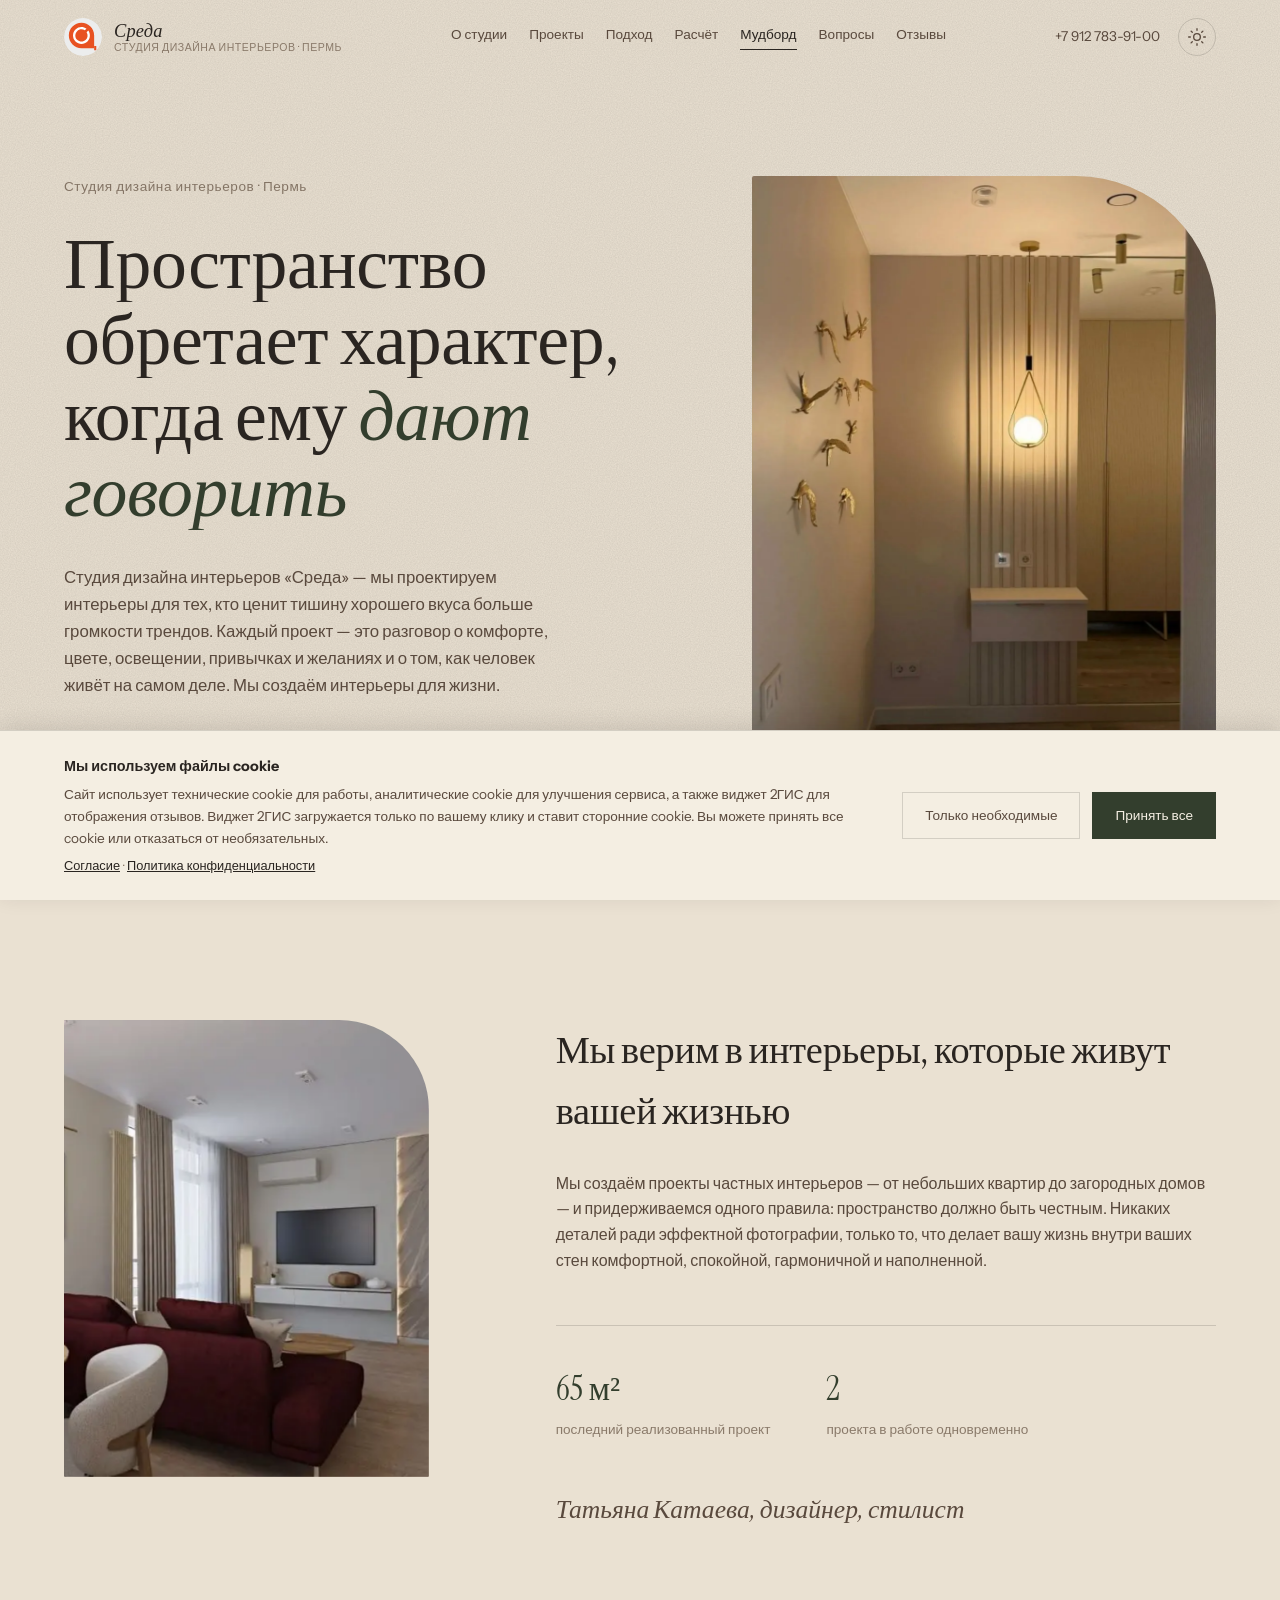
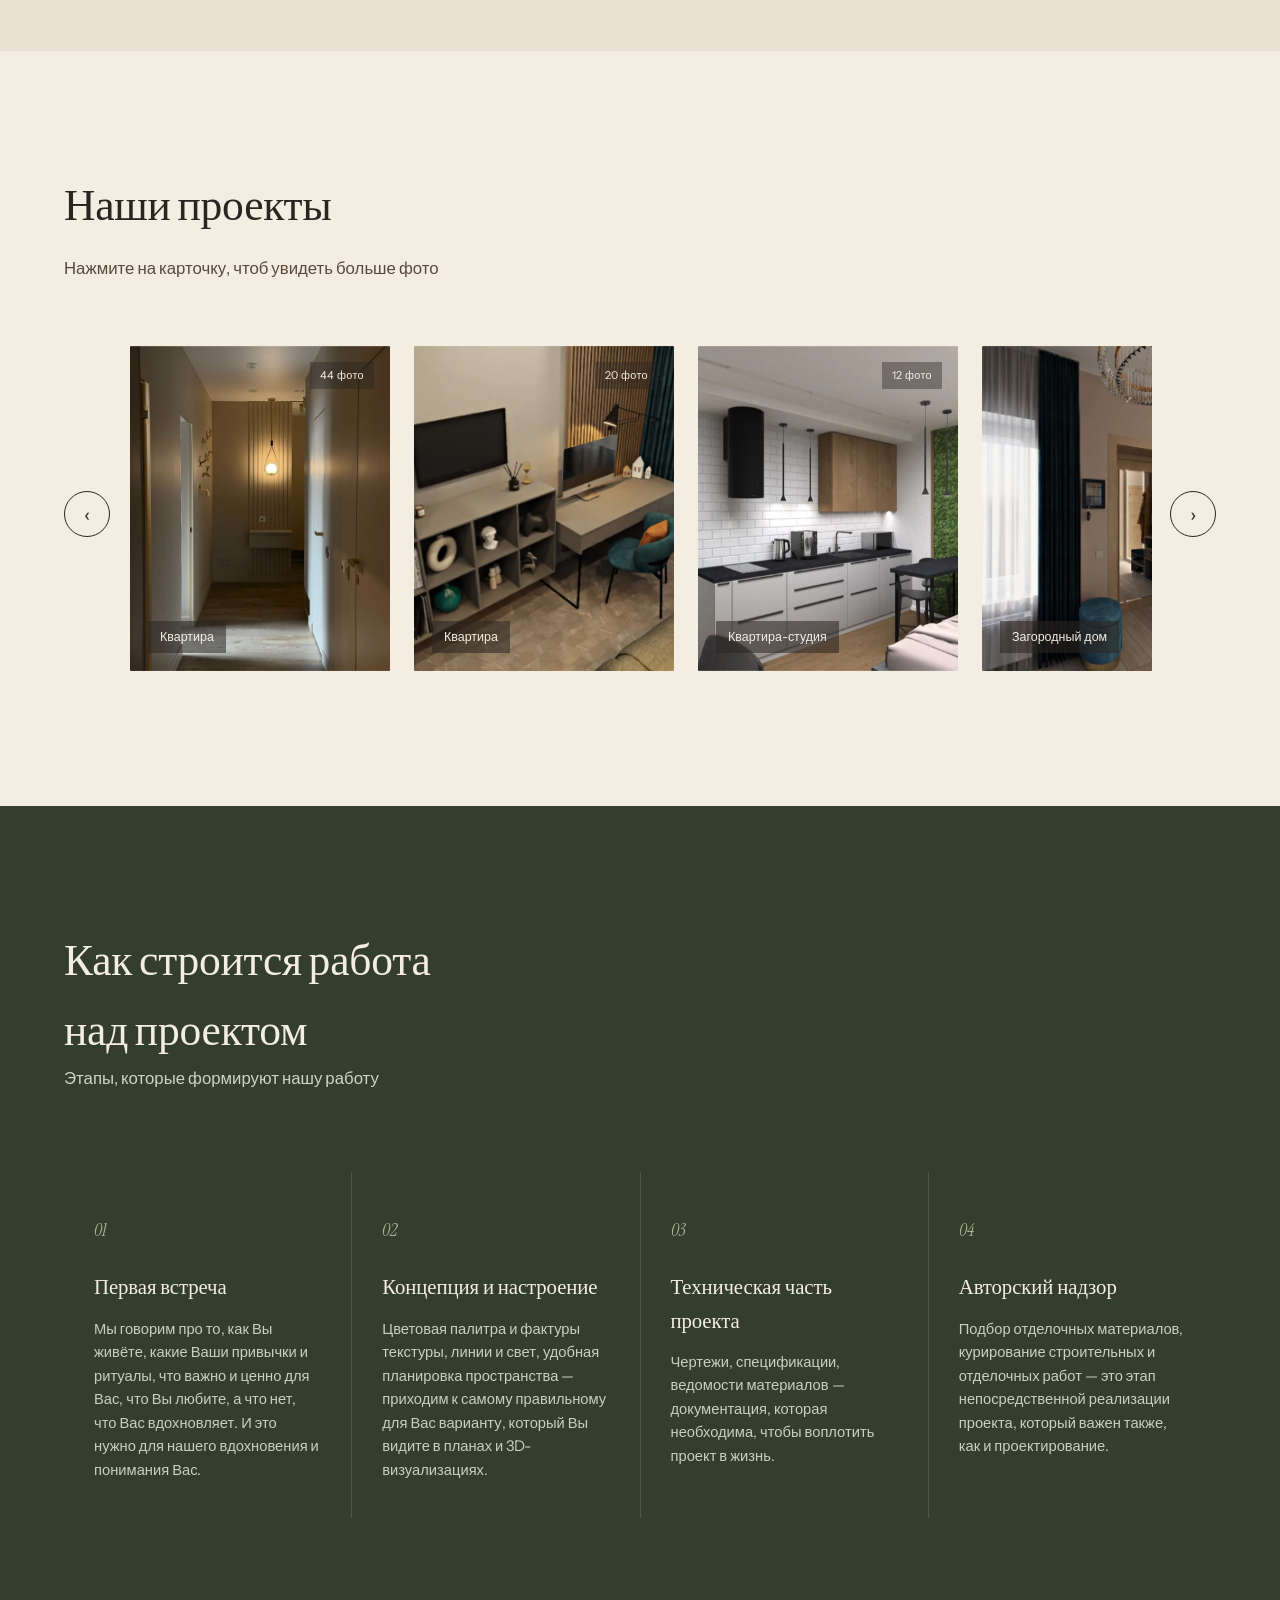
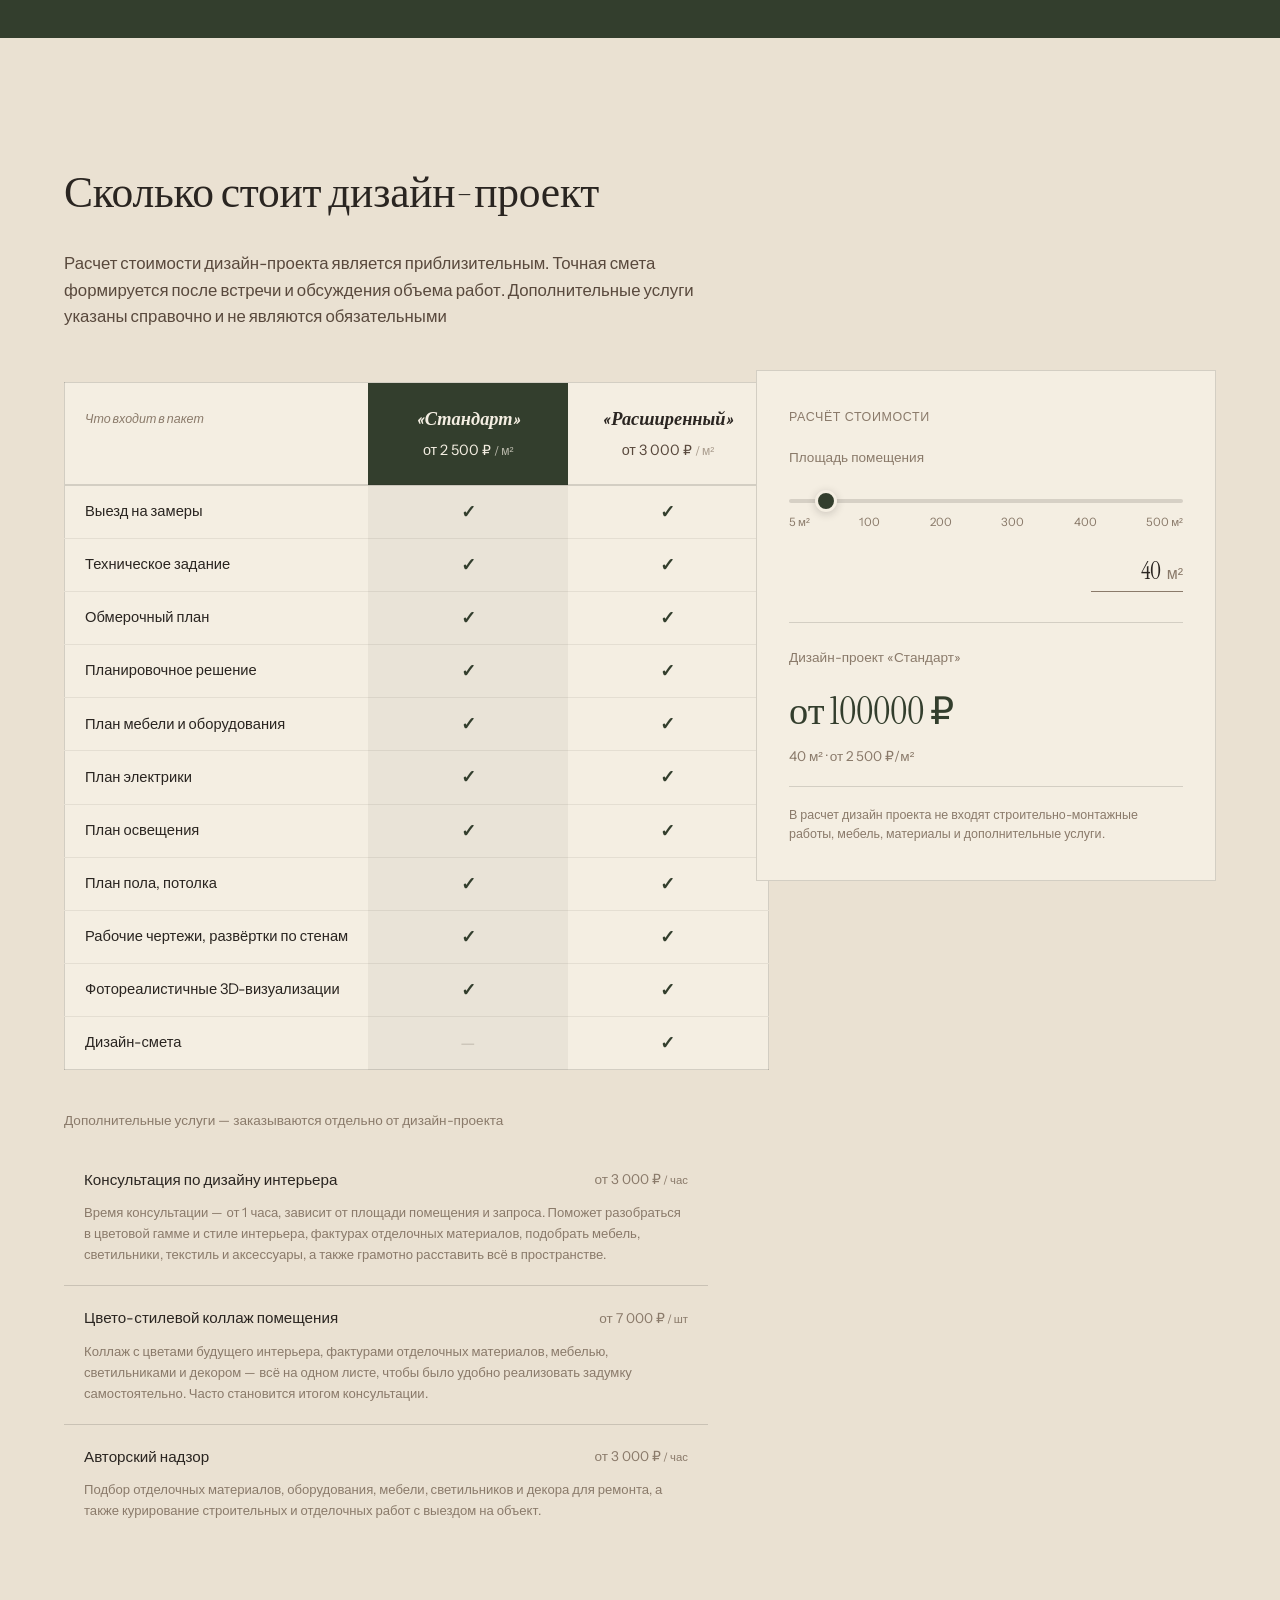
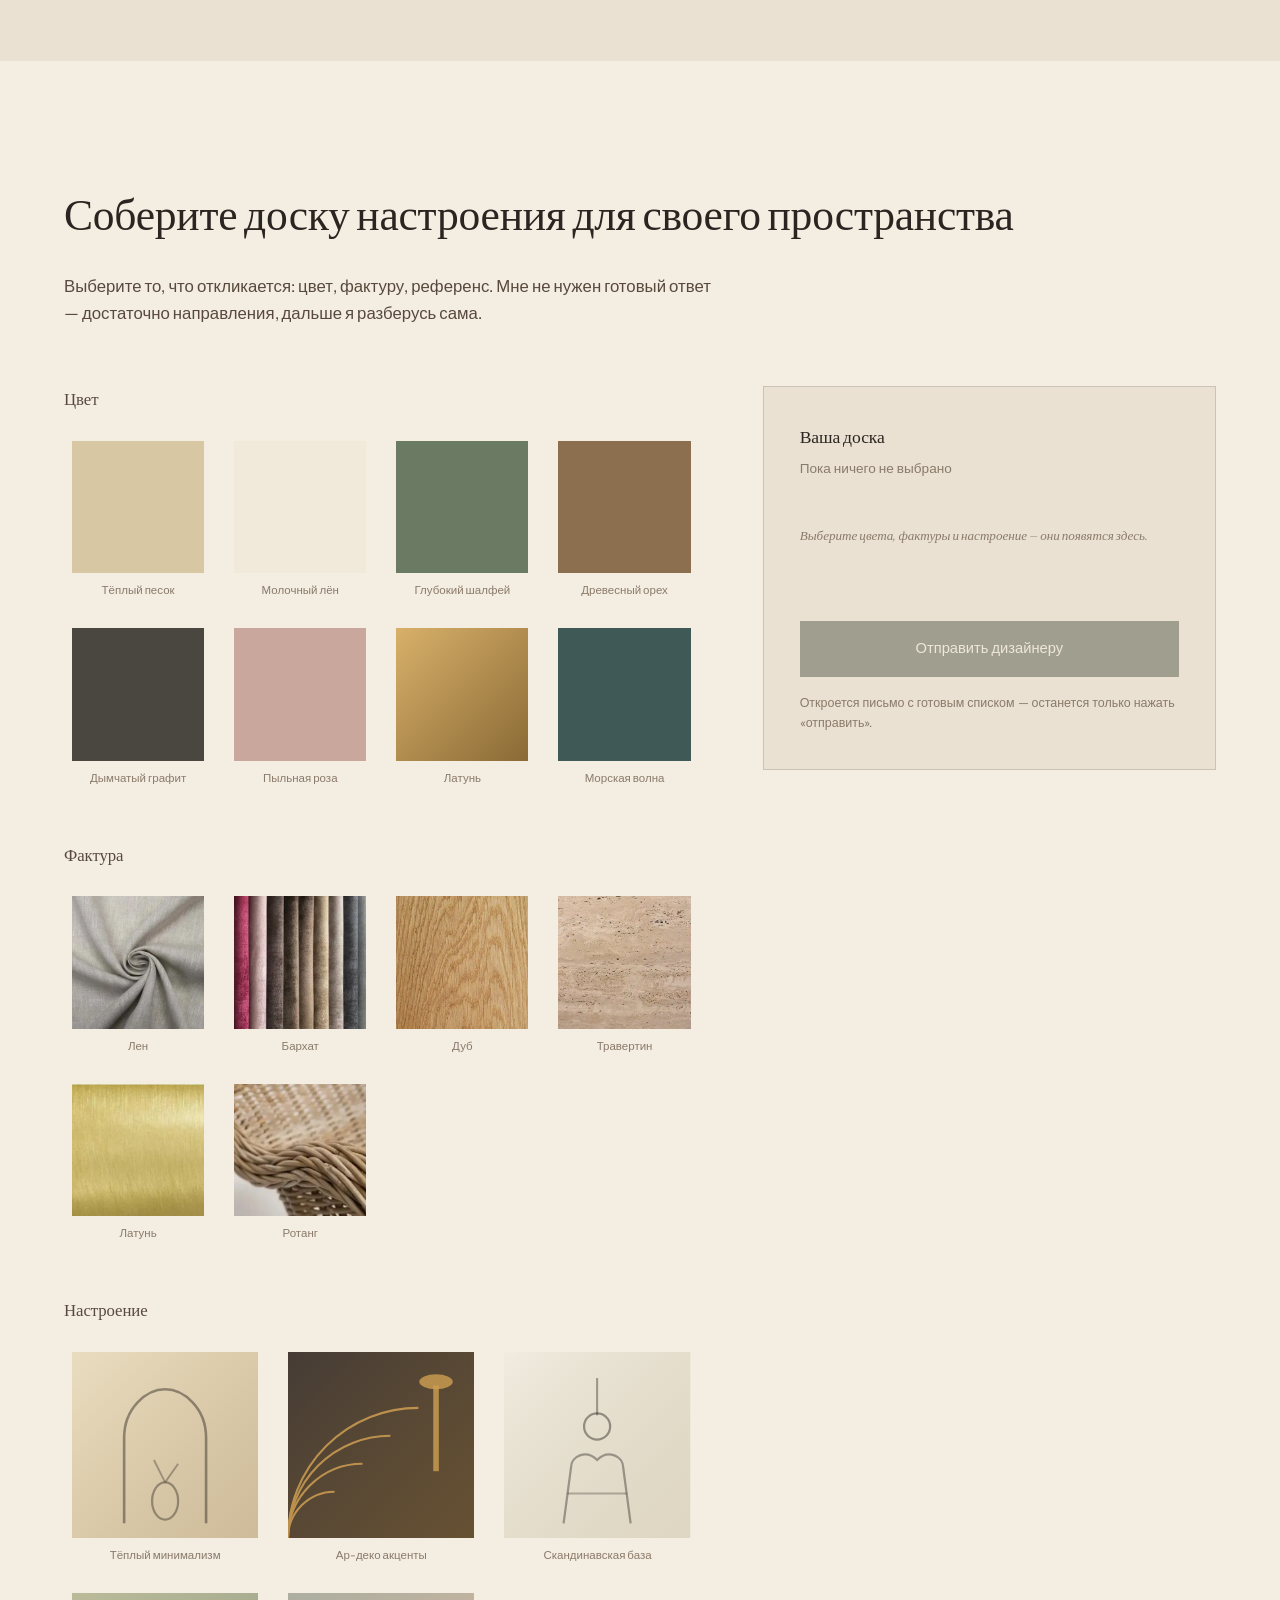
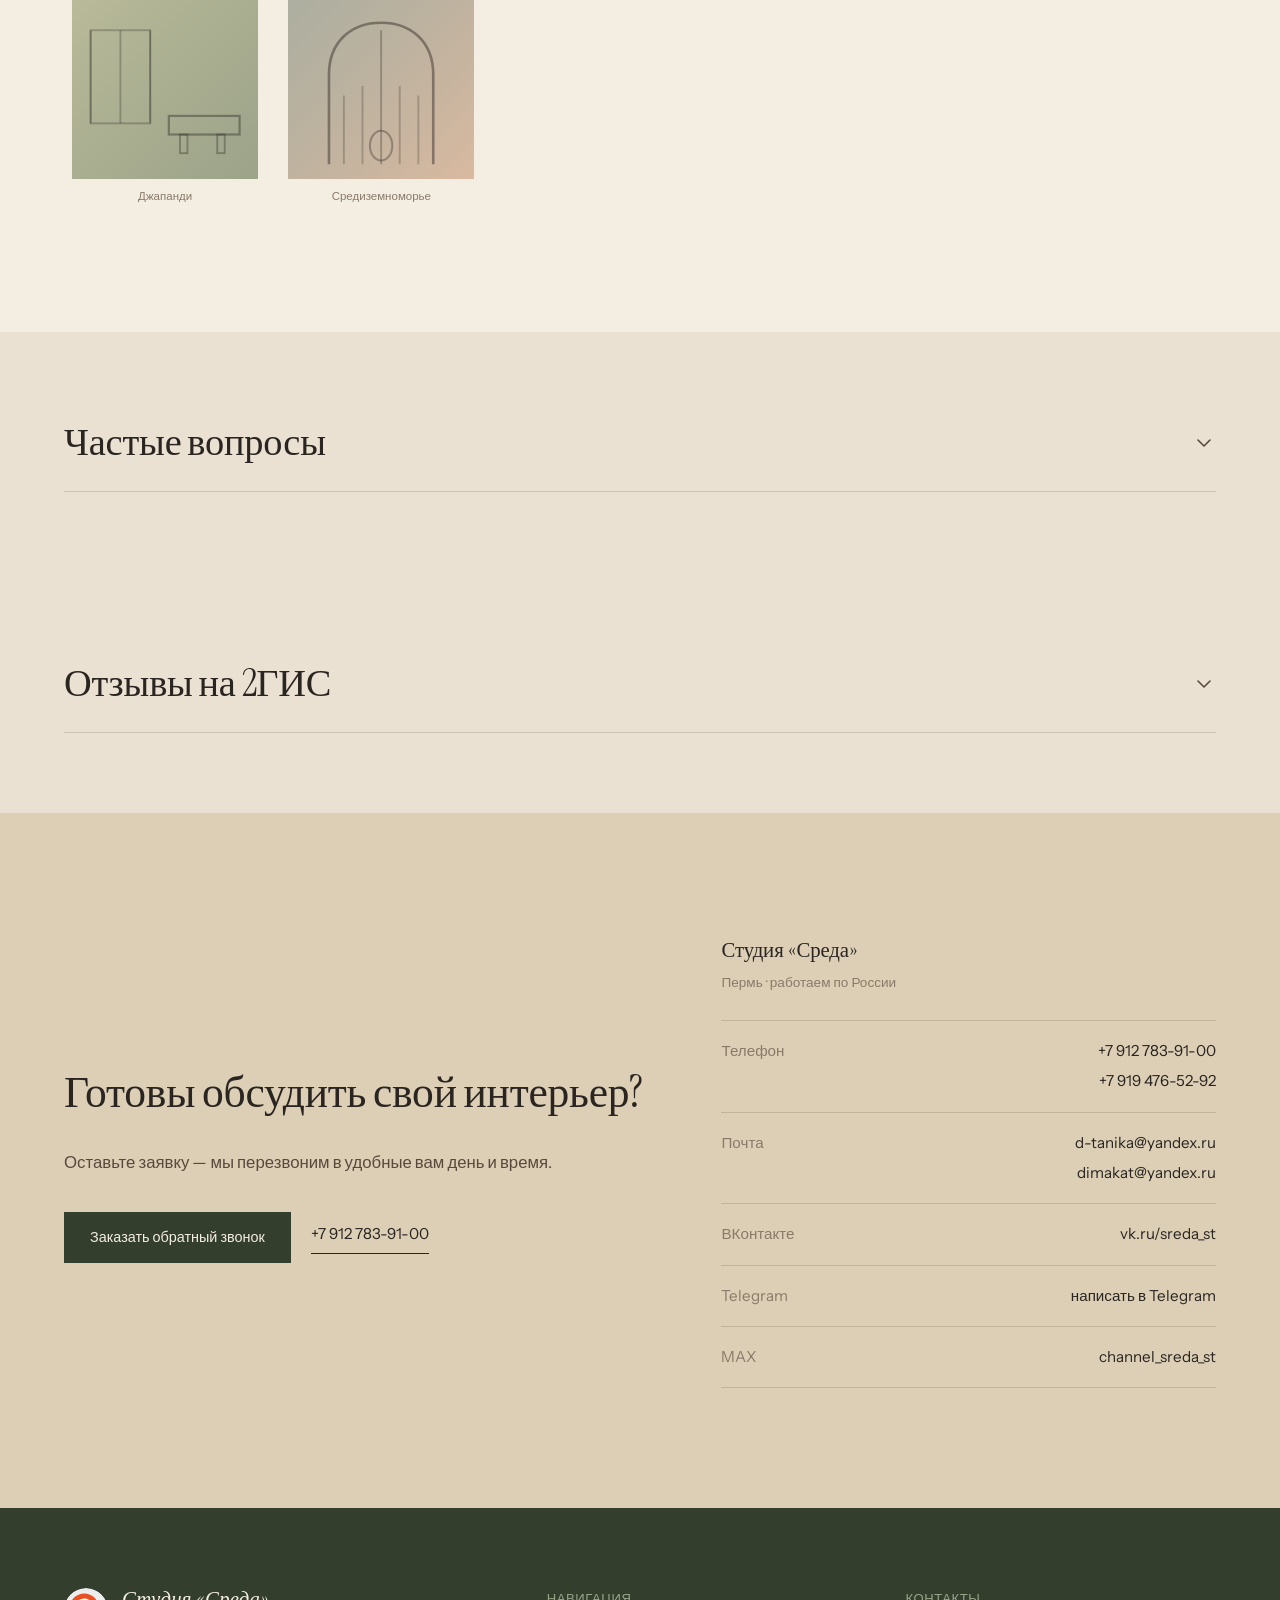
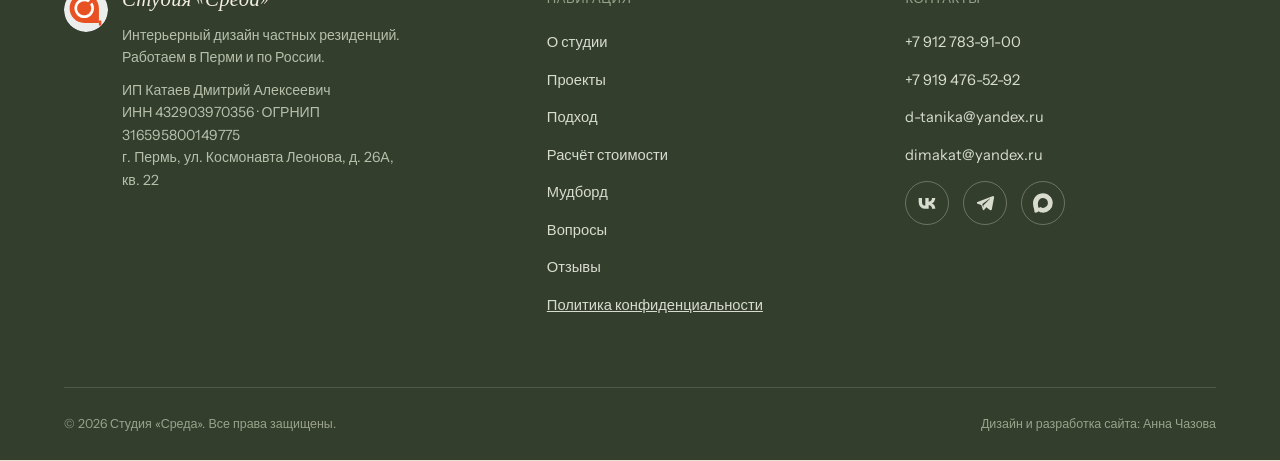
==== commit 3d06d784: "добавлен раздел "Частые вопросы"" ====
--- a/index.html
+++ b/index.html
@@ -118,6 +118,78 @@
         }
       ]
     }
+    <script type="application/ld+json">
+{
+  "@context": "https://schema.org",
+  "@type": "FAQPage",
+  "mainEntity": [
+    {
+      "@type": "Question",
+      "name": "Сколько стоит дизайн-проект?",
+      "acceptedAnswer": {
+        "@type": "Answer",
+        "text": "Стоимость зависит от площади помещения и выбранного пакета услуг. Пакет «Стандарт» — от 2 500 ₽ за м², пакет «Расширенный» — от 3 000 ₽ за м²."
+      }
+    },
+    {
+      "@type": "Question",
+      "name": "Что входит в дизайн-проект?",
+      "acceptedAnswer": {
+        "@type": "Answer",
+        "text": "Выезд на замеры, техническое задание, обмерочный план, планировочное решение, план мебели и оборудования, план электрики и освещения, план пола и потолка, рабочие чертежи и развёртки по стенам, фотореалистичные 3D-визуализации."
+      }
+    },
+    {
+      "@type": "Question",
+      "name": "Сколько времени занимает разработка дизайн-проекта?",
+      "acceptedAnswer": {
+        "@type": "Answer",
+        "text": "Срок зависит от площади и сложности проекта. В среднем — от 1 до 3 месяцев."
+      }
+    },
+    {
+      "@type": "Question",
+      "name": "Работаете ли вы с проектами в других городах?",
+      "acceptedAnswer": {
+        "@type": "Answer",
+        "text": "Да, мы работаем по всей России. Дистанционное ведение проекта — через онлайн-встречи, обмен документами и фотоотчёты."
+      }
+    },
+    {
+      "@type": "Question",
+      "name": "Можно ли заказать только консультацию, без полного проекта?",
+      "acceptedAnswer": {
+        "@type": "Answer",
+        "text": "Да. Консультация по дизайну интерьера — от 3 000 ₽ в час."
+      }
+    },
+    {
+      "@type": "Question",
+      "name": "Что такое авторский надзор и нужен ли он?",
+      "acceptedAnswer": {
+        "@type": "Answer",
+        "text": "Авторский надзор — это сопровождение реализации проекта: подбор материалов, оборудования, мебели, курирование работ с выездом на объект. Стоимость — от 3 000 ₽ в час."
+      }
+    },
+    {
+      "@type": "Question",
+      "name": "Можно ли внести изменения в проект после его утверждения?",
+      "acceptedAnswer": {
+        "@type": "Answer",
+        "text": "Да, но лучше все правки вносить на этапе проектирования. Если изменения нужны после утверждения — мы обсуждаем их отдельно."
+      }
+    },
+    {
+      "@type": "Question",
+      "name": "Как начать работу с вами?",
+      "acceptedAnswer": {
+        "@type": "Answer",
+        "text": "Оставьте заявку на сайте или позвоните нам. Мы свяжемся с вами, обсудим задачу, договоримся о встрече."
+      }
+    }
+  ]
+}
+</script>
     </script>
     <meta name="google-site-verification" content="yr5MhHGhjSqfMl3QtHL7YXS_RV38K3jmgn68Y1nIQ1s" />
     <script src="script.js" defer></script>
@@ -200,6 +272,7 @@
     <a href="#approach">Подход</a>
     <a href="#calculator">Расчёт</a>
     <a href="#moodboard">Мудборд</a>
+    <a href="#faq">Вопросы</a>
     <a href="#reviews-2gis">Отзывы</a>
   </nav>
 <div class="header-actions">
@@ -230,6 +303,7 @@
   <a href="#approach">Подход</a>
   <a href="#calculator">Расчёт стоимости</a>
   <a href="#moodboard">Мудборд</a>
+  <a href="#faq">Вопросы</a>
   <a href="#reviews-2gis">Отзывы</a>
 
   <div class="mobile-contacts">
@@ -638,6 +712,100 @@
     </defs>
   </svg>
 
+  <!-- ================= FAQ ================= -->
+<section class="section section--compact" id="faq" style="background:var(--paper)">
+  <div class="section-inner">
+    <button type="button" class="faq-toggle" id="faqToggle" aria-expanded="false" aria-controls="faqContent">
+      <h2>Частые вопросы</h2>
+      <svg class="faq-toggle-icon" viewBox="0 0 24 24" width="24" height="24" fill="none" stroke="currentColor" stroke-width="1.6" stroke-linecap="round" stroke-linejoin="round" aria-hidden="true">
+        <path d="M6 9l6 6 6-6"/>
+      </svg>
+    </button>
+
+    <div class="faq-content" id="faqContent" hidden>
+      <div class="faq-list">
+
+        <details class="faq-item">
+          <summary>Сколько стоит дизайн-проект?</summary>
+          <div class="faq-answer">
+            <p>Стоимость зависит от площади помещения и выбранного пакета услуг. Пакет «Стандарт» — от 2 500 ₽ за м², пакет «Расширенный» — от 3 000 ₽ за м². Точная смета формируется после встречи и обсуждения объёма работ.</p>
+          </div>
+        </details>
+
+        <details class="faq-item">
+          <summary>Что входит в дизайн-проект?</summary>
+          <div class="faq-answer">
+            <p>В пакет «Стандарт» входят: выезд на замеры, техническое задание, обмерочный план, планировочное решение, план мебели и оборудования, план электрики и освещения, план пола и потолка, рабочие чертежи и развёртки по стенам, фотореалистичные 3D-визуализации. В «Расширенный» пакет дополнительно входит дизайн-смета.</p>
+          </div>
+        </details>
+
+        <details class="faq-item">
+          <summary>Сколько времени занимает разработка дизайн-проекта?</summary>
+          <div class="faq-answer">
+            <p>Срок зависит от площади и сложности проекта. В среднем — от 1 до 2 месяцев. Точные сроки мы определяем после первой встречи и обсуждения задачи.</p>
+          </div>
+        </details>
+
+        <details class="faq-item">
+          <summary>Работаете ли вы с проектами в других городах?</summary>
+          <div class="faq-answer">
+            <p>Да, мы работаем по всей России. Дистанционное ведение проекта — через онлайн-встречи, обмен документами и фотоотчёты. Также возможны выезды на объект для замеров и авторского надзора.</p>
+          </div>
+        </details>
+
+        <details class="faq-item">
+          <summary>Можно ли заказать только консультацию, без полного проекта?</summary>
+          <div class="faq-answer">
+            <p>Да. Консультация по дизайну интерьера — от 3 000 ₽ в час. На ней мы разберём цветовую гамму, стиль, подберём мебель, светильники, текстиль и аксессуары. Часто консультации достаточно, чтобы дальше двигаться самостоятельно.</p>
+          </div>
+        </details>
+
+        <details class="faq-item">
+          <summary>Что такое авторский надзор и нужен ли он?</summary>
+          <div class="faq-answer">
+            <p>Авторский надзор — это сопровождение реализации проекта: подбор отделочных материалов, оборудования, мебели, светильников, курирование строительных и отделочных работ с выездом на объект. Он помогает избежать ошибок и сохранить задумку. Стоимость — от 3 000 ₽ в час.</p>
+          </div>
+        </details>
+
+        <details class="faq-item">
+          <summary>Можно ли внести изменения в проект после его утверждения?</summary>
+          <div class="faq-answer">
+            <p>Да, но лучше все правки вносить на этапе проектирования. Если изменения нужны после утверждения — мы обсуждаем их отдельно и вносим корректировки в документацию.</p>
+          </div>
+        </details>
+
+        <details class="faq-item">
+          <summary>Как начать работу с вами?</summary>
+          <div class="faq-answer">
+            <p>Оставьте заявку на сайте или позвоните нам. Мы свяжемся с вами, обсудим задачу, договоримся о встрече. На первой встрече мы познакомимся, обсудим ваши привычки, желания и образ жизни — это основа для будущего проекта.</p>
+          </div>
+        </details>
+
+      </div>
+    </div>
+  </div>
+</section>
+
+<script>
+  (function(){
+    const toggle = document.getElementById('faqToggle');
+    const content = document.getElementById('faqContent');
+    if(!toggle || !content) return;
+
+    toggle.addEventListener('click', () => {
+      const isOpen = toggle.getAttribute('aria-expanded') === 'true';
+
+      if(isOpen){
+        toggle.setAttribute('aria-expanded', 'false');
+        content.setAttribute('hidden', '');
+      } else {
+        toggle.setAttribute('aria-expanded', 'true');
+        content.removeAttribute('hidden');
+      }
+    });
+  })();
+</script>
+
   <!-- ================= 2GIS WIDGET ================= -->
 <section class="section section--compact" id="reviews-2gis" style="background:var(--paper)">
   <div class="section-inner">
@@ -938,6 +1106,8 @@
         <a href="#approach">Подход</a>
         <a href="#calculator">Расчёт стоимости</a>
         <a href="#moodboard">Мудборд</a>
+        <a href="#faq">Вопросы</a>
+        <a href="#reviews-2gis">Отзывы</a>
         <button type="button" class="policy-link" id="openPrivacyFooter">Политика конфиденциальности</button>
       </div>
       <div class="footer-contacts">
--- a/style.css
+++ b/style.css
@@ -2438,4 +2438,147 @@
   .carousel-dot {
     position: relative;
   }
+}
+/* ================= FAQ ================= */
+.faq-toggle {
+  display: flex;
+  align-items: center;
+  justify-content: space-between;
+  gap: 32px;
+  width: 100%;
+  padding: 0;
+  background: transparent;
+  border: none;
+  border-bottom: 1px solid var(--line);
+  cursor: pointer;
+  font-family: var(--serif);
+  text-align: left;
+  color: var(--ink);
+  transition: color .25s ease, border-color .25s ease;
+}
+
+.faq-toggle:hover {
+  color: var(--accent-deep);
+  border-bottom-color: var(--accent-deep);
+}
+
+.faq-toggle h2 {
+  font-size: clamp(1.8rem, 3vw, 2.6rem);
+  margin: 0;
+  padding-bottom: 18px;
+  font-weight: 400;
+}
+
+.faq-toggle-icon {
+  flex: none;
+  margin-bottom: 18px;
+  transition: transform .35s cubic-bezier(.2,.7,.2,1);
+  color: var(--ink-soft);
+}
+
+.faq-toggle:hover .faq-toggle-icon {
+  color: var(--accent-deep);
+}
+
+.faq-toggle[aria-expanded="true"] .faq-toggle-icon {
+  transform: rotate(180deg);
+}
+
+.faq-content {
+  margin-top: 40px;
+  animation: faqFadeIn .5s cubic-bezier(.2,.7,.2,1);
+}
+
+@keyframes faqFadeIn {
+  from { opacity: 0; transform: translateY(-10px); }
+  to   { opacity: 1; transform: translateY(0); }
+}
+
+.faq-list {
+  display: flex;
+  flex-direction: column;
+}
+
+.faq-item {
+  border-bottom: 1px solid var(--line);
+}
+
+.faq-item summary {
+  list-style: none;
+  cursor: pointer;
+  padding: 24px 40px 24px 0;
+  position: relative;
+  font-family: var(--serif);
+  font-size: 1.15rem;
+  color: var(--ink);
+  transition: color .25s ease;
+}
+
+.faq-item summary::-webkit-details-marker {
+  display: none;
+}
+
+.faq-item summary::marker {
+  display: none;
+}
+
+.faq-item summary::after {
+  content: '';
+  position: absolute;
+  right: 8px;
+  top: 50%;
+  width: 12px;
+  height: 12px;
+  border-right: 1.5px solid var(--ink-soft);
+  border-bottom: 1.5px solid var(--ink-soft);
+  transform: translateY(-70%) rotate(45deg);
+  transition: transform .3s ease, border-color .25s ease;
+}
+
+.faq-item[open] summary::after {
+  transform: translateY(-30%) rotate(-135deg);
+}
+
+.faq-item summary:hover {
+  color: var(--accent-deep);
+}
+
+.faq-item summary:hover::after {
+  border-color: var(--accent-deep);
+}
+
+.faq-answer {
+  padding: 0 40px 24px 0;
+  animation: faqFadeIn .4s cubic-bezier(.2,.7,.2,1);
+}
+
+.faq-answer p {
+  font-size: 0.98rem;
+  line-height: 1.7;
+  color: var(--ink-soft);
+  max-width: 80ch;
+}
+
+@media (max-width: 768px) {
+  .faq-toggle h2 {
+    font-size: clamp(1.5rem, 5vw, 2rem);
+    padding-bottom: 14px;
+  }
+
+  .faq-toggle-icon {
+    margin-bottom: 14px;
+  }
+
+  .faq-content {
+    margin-top: 24px;
+  }
+
+  .faq-item summary {
+    font-size: 1.02rem;
+    padding: 20px 32px 20px 0;
+  }
+
+  .faq-answer {
+    padding-right: 20px;
+  }
 }
